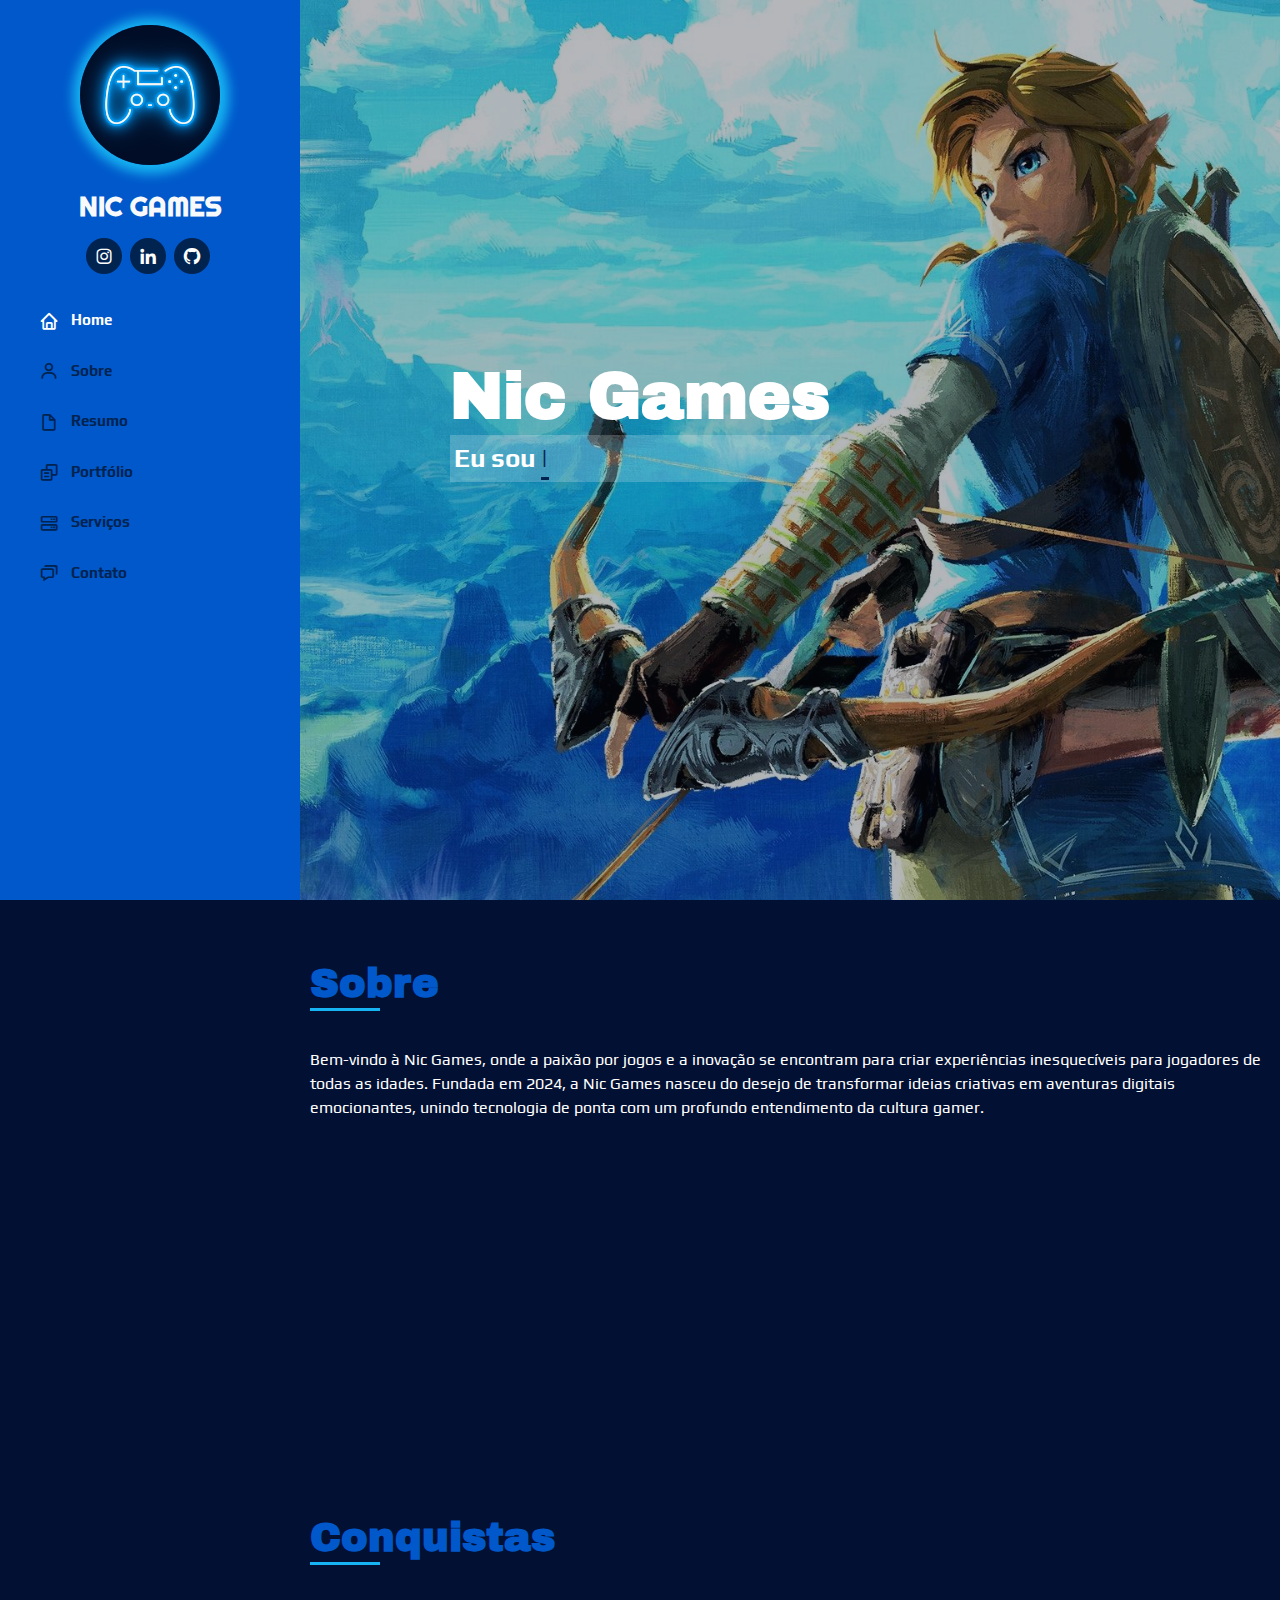
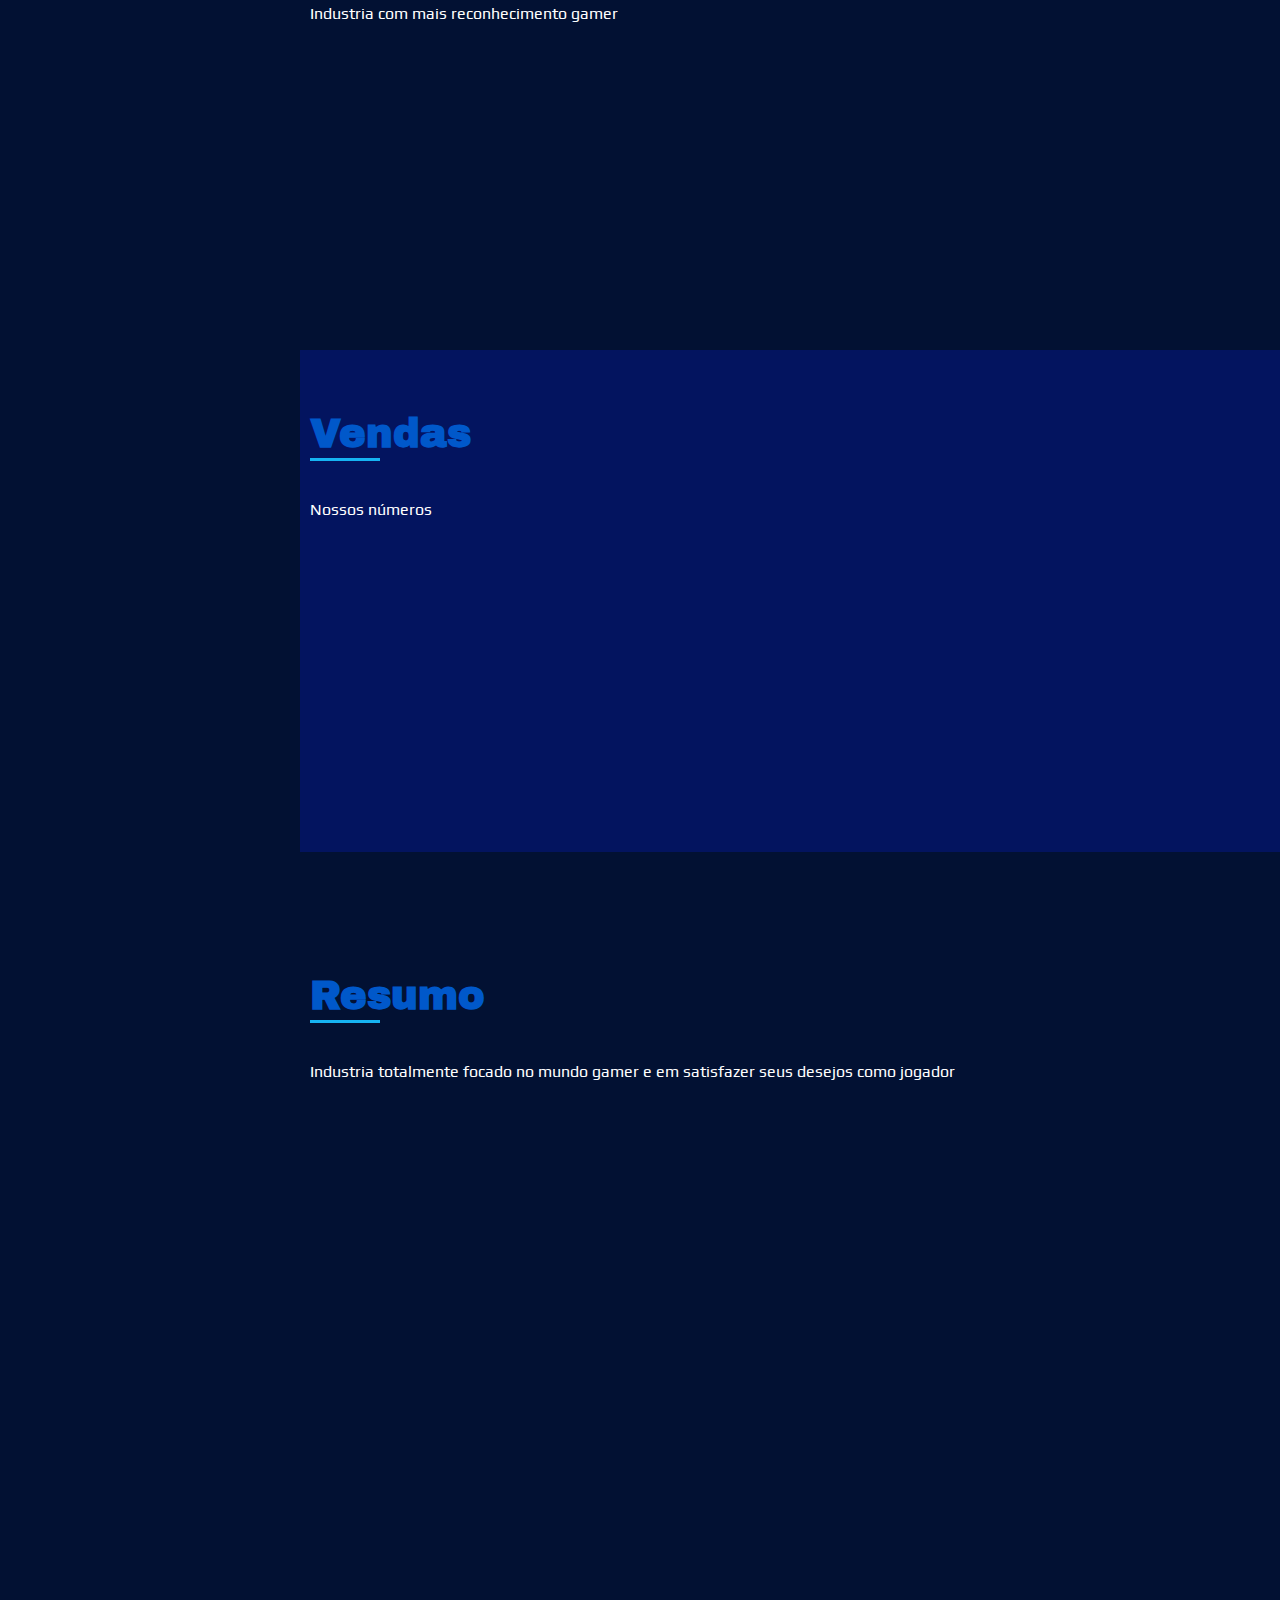
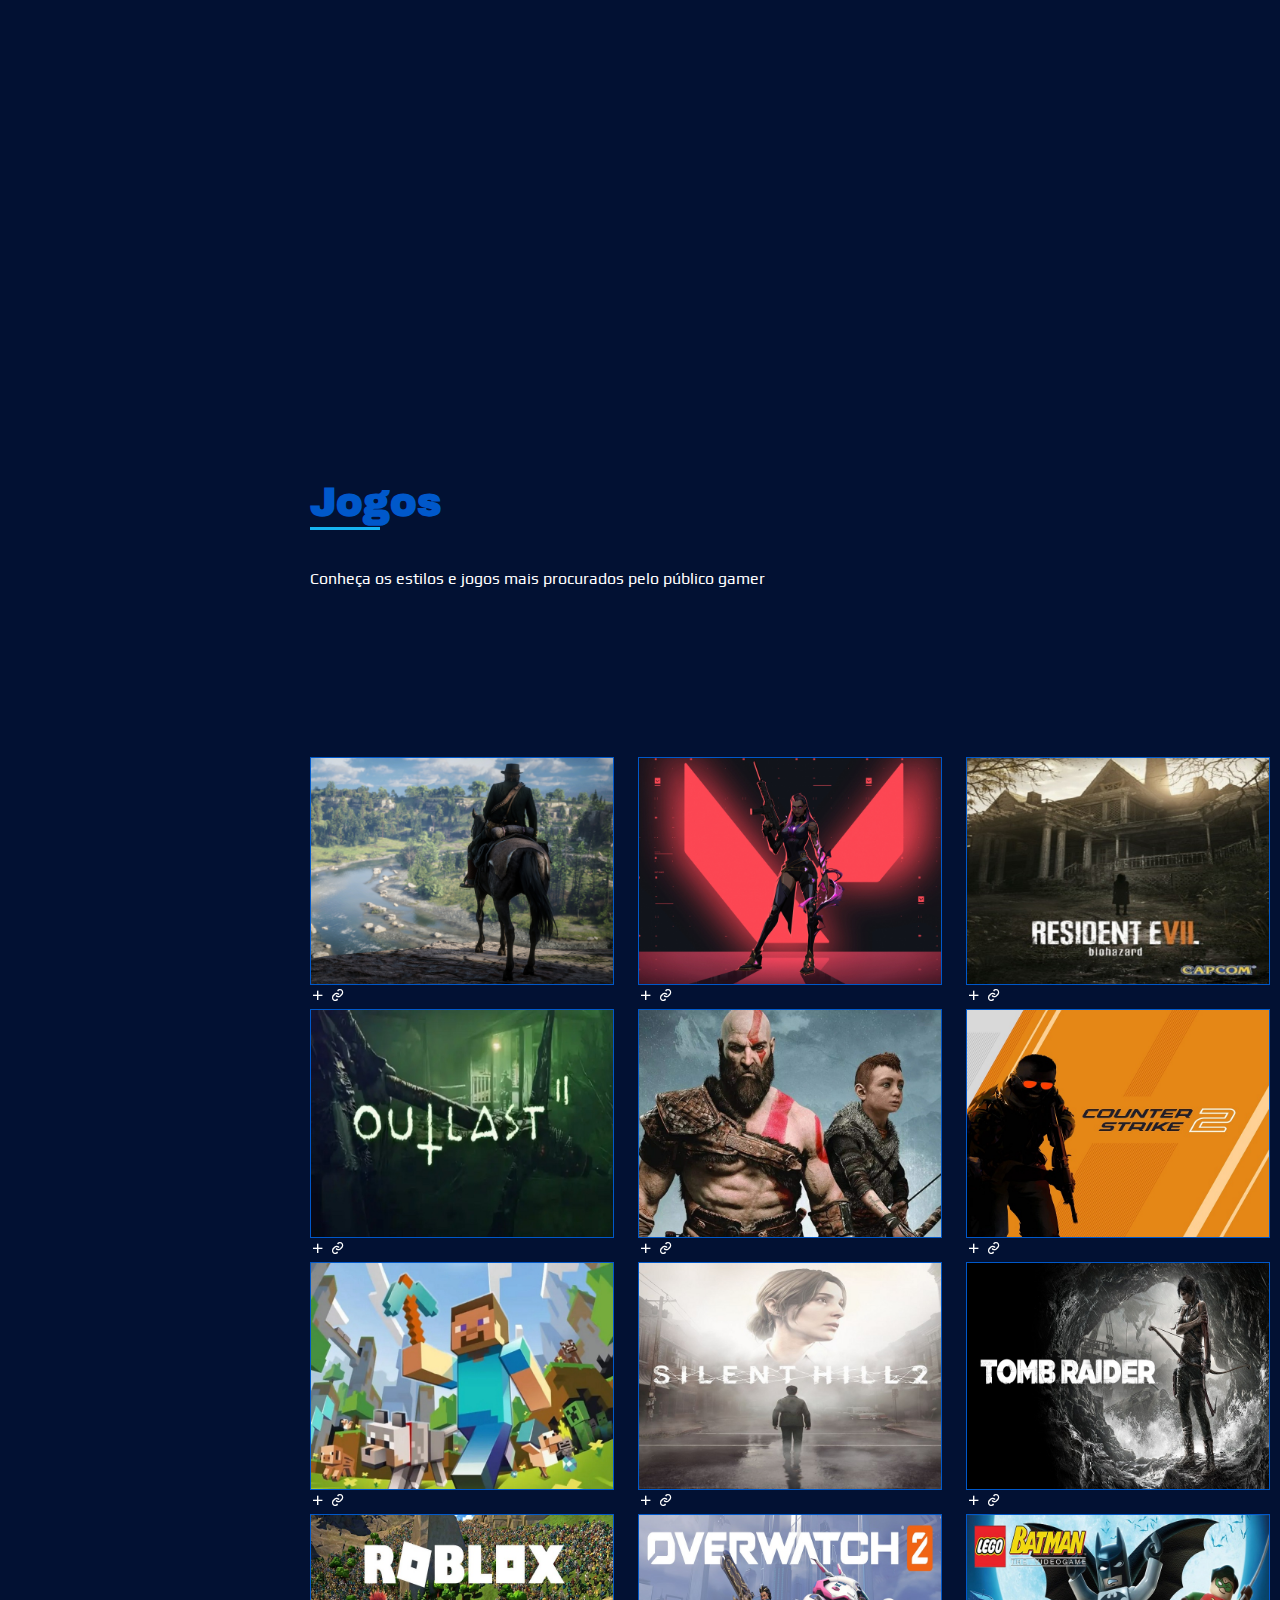
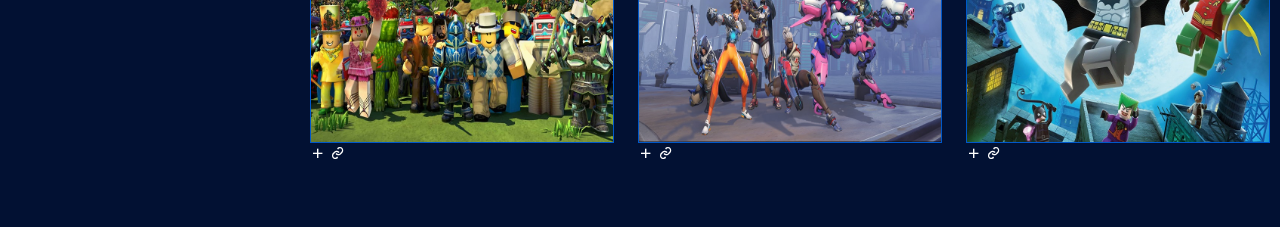
==== index.html @ 46cbb91b "update portfolio" ====
<!DOCTYPE html>
<html lang="pt-br">
<head>
    <meta charset="UTF-8">
    <meta name="viewport" content="width=device-width, initial-scale=1.0">
    <title>Nic Games</title>
    <meta name="description" content="">
    <meta name="keywords" content="">

    <!-- CSS Bootstrap -->
    <link rel="stylesheet" href="bootstrap/aos/aos.css">
    <link rel="stylesheet" href="bootstrap/bootstrap/css/bootstrap.min.css">
    <link rel="stylesheet" href="bootstrap/bootstrap-icons/bootstrap-icons.css">
    <link rel="stylesheet" href="bootstrap/boxicons/css/boxicons.min.css">
    <link rel="stylesheet" href="bootstrap/glightbox/css/glightbox.min.css">
    <link rel="stylesheet" href="bootstrap/swiper/swiper-bundle.min.css">

    <!-- CSS principal -->
    <link rel="stylesheet" href="css/style.css">
</head>
<body>
    <i class="bi bi-list mobile-nav-toggle d-xl-none"></i> <!-- icone com classe de icon e desabilitado em display de telas grande (d-xl-none) -->

    <!-- cabeçalho -->
    <header id="header">
        <div class="d-flex flex-column"> <!-- div com display flex em coluna -->
            <div class="perfil">
                <img class="img-fluid rounded-circle" src="img/logo.png">

                <h1 class="text-light">Nic Games</h1>

                <div class="social-links mt-3 text-center">
                    <a href="#" target="_blank" class="instagram">
                        <i class="bx bxl-instagram"></i> <!-- icone da biblioteca box icon -->
                    </a>
                    <a href="#" target="_blank" class="linkedin">
                        <i class="bx bxl-linkedin"></i>
                    </a>
                    <a href="#" target="_blank" class="github">
                        <i class="bx bxl-github"></i>
                    </a>
                </div>

                <nav id="navbar" class="nav-menu navbar">
                    <ul>
                        <li><a href="#hero" class="nav-link scrollto active">
                            <i class="bx bx-home"></i>
                            <span>Home</span>
                        </a></li>

                        <li><a href="#sobre" class="nav-link scrollto">
                            <i class="bx bx-user"></i>
                            <span>Sobre</span>
                        </a></li>

                        <li><a href="#resumo" class="nav-link scrollto">
                            <i class="bx bx-file-blank"></i>
                            <span>Resumo</span>
                        </a></li>

                        <li><a href="#portfolio" class="nav-link scrollto">
                            <i class="bx bx-copy-alt"></i>
                            <span>Portfólio</span>
                        </a></li>

                        <li><a href="#serviços" class="nav-link scrollto">
                            <i class="bx bx-server"></i>
                            <span>Serviços</span>
                        </a></li>

                        <li><a href="#contato" class="nav-link scrollto">
                            <i class="bx bx-chat"></i>
                            <span>Contato</span>
                        </a></li>
                    </ul>
                </nav>
            </div><!-- fim perfil -->
        </div>
    </header>

    <section id="hero" class="d-flex flex-column justify-content-center align-items-center">
        <div class="hero-container" data-aos="fade-in">
            <h1>Nic Games</h1>
            <p> Eu sou
                <span class="typed" data-typed-items="gamer, apaixonado por tecnologia, sigma do RJ"> 

                </span>
            </p>
        </div>
    </section>

    <main id="main">
        <section id="sobre" class="sobre">
            <div class="container">
                <div class="section-title">
                    <h2>Sobre</h2>
                    <p>Bem-vindo à Nic Games, onde a paixão por jogos e a inovação se encontram para criar experiências inesquecíveis para jogadores de todas as idades. Fundada em 2024, a Nic Games nasceu do desejo de transformar ideias criativas em aventuras digitais emocionantes, unindo tecnologia de ponta com um profundo entendimento da cultura gamer.</p>
                </div>

                <div class="row">
                    <div class="col-lg-4" data-aos="fade-right">
                        <img class="img-fluid" src="img/logo2.jfif">
                    </div>

                    <div class="col-lg-8 pt-4 pt-lg-0 content" data-aos="fade-left">
                        <h3>Venda de Jogos</h3>
                        <p class="fst-italic">Nic Games, a loja especializada nas maiores variedades gamers</p>
                    

                        <div class="row">
                            <div class="col-lg-6">
                                <ul>
                                    <li>
                                        <i class="bi bi-calendar"></i>
                                        <strong>Inauguração:</strong>
                                        <span>01 Novembro 2023</span>
                                    </li>

                                    <li>
                                        <i class="bi bi-window-fullscreen"></i>
                                        <strong>Site:</strong>
                                        <span>https://cauasilva28.github.io/SiteNicolas/</span>
                                    </li>

                                    <li>
                                        <i class="bi bi-telephone"></i>
                                        <strong>Telefone:</strong>
                                        <span>+55 21 96748-6063</span>
                                    </li>
                                </ul>
                            </div> <!-- Fim col lg 6 1 -->
                            <div class="col-lg-6">
                                <ul>
                                    <li>
                                        <i class="bi bi-globe"></i>
                                        <strong>Localização:</strong>
                                        <span>Rio de Janeiro - RJ</span>
                                    </li>

                                    <li>
                                        <i class="bi bi-geo"></i>
                                        <strong>Bairro:</strong>
                                        <span>Copacabana</span>
                                    </li>

                                    <li>
                                        <i class="bi bi-envelope"></i>
                                        <strong>Email:</strong>
                                        <span>nicsigmarj24@gmail.com</span>
                                    </li>
                                </ul>
                            </div> <!-- Fim col lg 6 2 -->
                        </div>
                        <p>Somos a maior e melhor industria gamer do Brasil, venha ser um Nic.</p>
                    </div>
                </div>
            </div>

            <!-- SHIFT + ALT + F = IDENTAR -->

            <!-- Conquistas -->
            <section id="conquistas" class="conquistas">
                <div class="container">
                    <div class="section-title">
                        <h2>Conquistas</h2>
                        <p>Industria com mais reconhecimento gamer</p>
                    </div>

                    <div class="row">
                        <div class="col-lg-3 col-md-6 d-md-flex align-items-md-stretch" data-aos="fade-up">
                            <div class="count-box">
                                <i class='bx bx-bowling-ball bxicon'></i>
                                <span data-purecounter-start="0" data-purecounter-end="6854" data-purecounter-duration="2" class="purecounter"></span>
                                <p><strong>Bolas furadas</strong><br> um craque no ping pong</p>
                            </div>
                        </div>

                        <div class="col-lg-3 col-md-6 d-md-flex align-items-md-stretch" data-aos="fade-up">
                            <div class="count-box">
                                <i class='bx bx-joystick bxicon'></i>
                                <span data-purecounter-start="0" data-purecounter-end="158" data-purecounter-duration="2" class="purecounter"></span>
                                <p><strong>Games jogados</strong><br> uma grande variedade de games</p>
                            </div>
                        </div>

                        <div class="col-lg-3 col-md-6 d-md-flex align-items-md-stretch" data-aos="fade-up">
                            <div class="count-box">
                                <i class="bi bi-person-check"></i>
                                <span data-purecounter-start="0" data-purecounter-end="2489" data-purecounter-duration="2" class="purecounter"></span>
                                <p><strong>Nics acessados</strong><br> os nics dominam o mundo gamer</p>
                            </div>
                        </div>

                        <div class="col-lg-3 col-md-6 d-md-flex align-items-md-stretch" data-aos="fade-up">
                            <div class="count-box">
                                <i class="bi bi-nintendo-switch"></i>
                                <span data-purecounter-start="0" data-purecounter-end="1487" data-purecounter-duration="2" class="purecounter"></span>
                                <p><strong>VideoGames mais usados</strong><br> uma variedade de jogadores no nintendo</p>
                            </div>
                        </div>
                    </div>
                </div>
            </section> <!-- fim conquistar -->

            <section id="skills" class="skills section-bg">
                <div class="container">
                    <div class="section-title">
                        <h2>Vendas</h2>
                        <p>Nossos números</p>
                    </div>

                    <div class="row skills-content">
                        <div class="col-lg-6" data-aos="fade-up"> <!-- COLUNA 1 -->
                            <div class="progress">
                                <span class="skill">Vendas jogos de ação
                                    <i class="val">40%</i>
                                </span>
                                <div class="progress-bar-bg">
                                    <div class="progress-bar" role="progressbar" aria-valuenow="40" aria-valuemin="0" aria-valuemax="100">

                                    </div>
                                </div>
                            </div>

                            <div class="progress">
                                <span class="skill">Vendas jogos de terror
                                    <i class="val">25%</i>
                                </span>
                                <div class="progress-bar-bg">
                                    <div class="progress-bar" role="progressbar" aria-valuenow="25" aria-valuemin="0" aria-valuemax="100">

                                    </div>
                                </div>
                            </div>

                            <div class="progress">
                                <span class="skill">Vendas jogos de corrida
                                    <i class="val">15%</i>
                                </span>
                                <div class="progress-bar-bg">
                                    <div class="progress-bar" role="progressbar" aria-valuenow="15" aria-valuemin="0" aria-valuemax="100">

                                    </div>
                                </div>
                            </div>

                            <div class="progress">
                                <span class="skill">Vendas jogos de esportes
                                    <i class="val">20%</i>
                                </span>
                                <div class="progress-bar-bg">
                                    <div class="progress-bar" role="progressbar" aria-valuenow="20" aria-valuemin="0" aria-valuemax="100">

                                    </div>
                                </div>
                            </div>
                        </div>
                        <!-- FIM COLUNA 1 -->

                        <div class="col-lg-6" data-aos="fade-up"> <!-- COLUNA 2 -->
                            <div class="progress">
                                <span class="skill">Vendas jogos de puzzle
                                    <i class="val">10%</i>
                                </span>
                                <div class="progress-bar-bg">
                                    <div class="progress-bar" role="progressbar" aria-valuenow="10" aria-valuemin="0" aria-valuemax="100">

                                    </div>
                                </div>
                            </div>

                            <div class="progress">
                                <span class="skill">Vendas jogos de ficção científica
                                    <i class="val">5%</i>
                                </span>
                                <div class="progress-bar-bg">
                                    <div class="progress-bar" role="progressbar" aria-valuenow="5" aria-valuemin="0" aria-valuemax="100">

                                    </div>
                                </div>
                            </div>

                            <div class="progress">
                                <span class="skill">Vendas jogos de battle royale
                                    <i class="val">35%</i>
                                </span>
                                <div class="progress-bar-bg">
                                    <div class="progress-bar" role="progressbar" aria-valuenow="30" aria-valuemin="0" aria-valuemax="100">

                                    </div>
                                </div>
                            </div>

                            <div class="progress">
                                <span class="skill">Vendas jogos de FPS
                                    <i class="val">50%</i>
                                </span>
                                <div class="progress-bar-bg">
                                    <div class="progress-bar" role="progressbar" aria-valuenow="50" aria-valuemin="0" aria-valuemax="100">

                                    </div>
                                </div>
                            </div>
                        </div>
                        <!-- FIM COLUNA 2 -->
                    </div>
                </div>
            </section>

        </section>
        <!-- Resumo -->
        <section id="resumo" class="resumo">
            <div class="container">
                <div class="section-title">
                    <h2>Resumo</h2>
                    <p>Industria totalmente focado no mundo gamer e em satisfazer seus desejos como jogador</p>
                </div>

                <div class="row">
                    <div class="col-lg-6" data-aos="fade-up">
                        <h3 class="resumo-titulo">Onde tudo começou</h3>
                        <div class="resumo-item pb-0">
                            <h4>Nic Games</h4>
                            <p>
                                <em>Sou um pro-player de jogos desde de 2014, criei essa marca em 2024 por sempre ter vivido no mundo gamer e querer atrair um grande público de jogadores.</em>
                            </p>
                            <ul>
                                <li>Rio de Janeiro - RJ</li>
                                <li>+55 21 96748-6063</li>
                                <li>nicsigmarj24@gmail.com</li>
                            </ul>
                        </div> <!-- fim resumo item -->

                        <h3 class="resumo-titulo">Nova Geração</h3>
                        <div class="resumo-item">
                            <h4>Chegada de Zelda</h4>
                            <h5>2016 - 2017</h5>
                            <p>
                                <em>Sucesso de players</em>
                            </p>
                            <p>Jogo com maior quantidade de jogadores em nossa industria</p>
                        </div>
                        <div class="resumo-item">
                            <h4>Maior industria de jogos</h4>
                            <h5>2023 - 2024</h5>
                            <p>
                                <em>Em 2023 se tornamos a industria de jogos com maior quantidade de players</em>
                            </p>
                            <p>
                                <ul>
                                    <li>Criamos nossa industria vitual</li>
                                    <li>Começamos a atender todo o Brasil</li>
                                </ul>
                            </p>
                        </div>
                    </div> <!-- fim col -->

                    <div class="col-lg-6" data-aos="fade-up" data-aos-delay="200">
                        <h3 class="resumo-titulo">Objetivos</h3>
                        <div class="resumo-item">
                            <h4>Missão</h4>
                            <h5>2023 - Atual</h5>
                            <p>
                                <em>Atrair todos os jogadores e se tornar a indústria de maior reconhecimento gamer no mundo</em>
                            </p>
                            <p>Industria em constante crescimento</p>
                            <ul>
                                <li>Primeira na distribuição de jogos</li>
                                <li>Maior variação gamer no mundo</li>
                            </ul>
                        </div> 
                        <div class="resumo-item">
                            <h4>Visão</h4>
                            <p>
                                <em>Visamos alcançar o topo, daqui a 10 anos nos tornaremos a maior industria gamer do Brasil</em>
                            </p>
                        </div>
                        <div class="resumo-item">
                            <h4>Valores</h4>
                            <p>
                                <em>Nos diferenciamos pela nossa variedade gamer</em>
                            </p>
                            <p>Atraindo todos os jogadores no mundo</p>
                            <ul>
                                <li>Rapido atendimento</li>
                                <li>Diferentes meios de comunicação</li>
                            </ul>
                        </div>
                    </div>
                </div>
            </div>
        </section>
        <!-- Fim resumo -->
        <!-- Portfolio -->
        <section id="portfolio" class="portfolio">
            <div class="container">
                <div class="section-title">
                    <h2>Jogos</h2>
                    <p>Conheça os estilos e jogos mais procurados pelo público gamer</p>
                </div>

                <div class="row" data-aos="fade-up">
                    <div class="col-lg-12 d-flex justify-content-center">
                        <ul id="portfolio-filters">
                            <li data-filter="*">Todos</li>
                            <li data-filter=".filter-acao">Jogos ação</li>
                            <li data-filter=".filter-terror">Jogos terror</li>
                            <li data-filter=".filter-fps">Jogos FPS</li>
                            <li data-filter=".filter-nostalgico">Jogos nostálgicos</li>
                        </ul>
                    </div>
                </div>

                <div class="row portfolio-container">
                    <div class="col-lg-4 col-md-6 portfolio-item filter-acao">
                        <div class="portfolio-wrap">
                            <img class="img-fluid" src="img/portfolio/acao1.jpg">
                            <div class="portfolio-links">
                                <a href="img/portfolio/acao1.jpg" data-gallery="portfolioGallery" class="portfolio-lightbox" title="Red Dead Redemption 2">
                                    <i class="bx bx-plus"></i>
                                </a>
                                <a href="detalhes.html" title="Mais informações">
                                    <i class="bx bx-link"></i>
                                </a>
                            </div> <!-- fim portfolio links -->
                        </div> <!-- fim portfolio wrap -->
                    </div> <!-- fim foto 1 -->

                    <div class="col-lg-4 col-md-6 portfolio-item filter-fps">
                        <div class="portfolio-wrap">
                            <img class="img-fluid" src="img/portfolio/fps1.jpg">
                            <div class="portfolio-links">
                                <a href="img/portfolio/fps1.jpg" data-gallery="portfolioGallery" class="portfolio-lightbox" title="Valorant">
                                    <i class="bx bx-plus"></i>
                                </a>
                                <a href="detalhes.html" title="Mais informações">
                                    <i class="bx bx-link"></i>
                                </a>
                            </div> <!-- fim portfolio links -->
                        </div> <!-- fim portfolio wrap -->
                    </div> <!-- fim foto 2 -->

                    <div class="col-lg-4 col-md-6 portfolio-item filter-terror">
                        <div class="portfolio-wrap">
                            <img class="img-fluid" src="img/portfolio/terror1.jpg">
                            <div class="portfolio-links">
                                <a href="img/portfolio/terror1.jpg" data-gallery="portfolioGallery" class="portfolio-lightbox" title="Resident Evil 7">
                                    <i class="bx bx-plus"></i>
                                </a>
                                <a href="detalhes.html" title="Mais informações">
                                    <i class="bx bx-link"></i>
                                </a>
                            </div> <!-- fim portfolio links -->
                        </div> <!-- fim portfolio wrap -->
                    </div> <!-- fim foto 3 -->

                    <div class="col-lg-4 col-md-6 portfolio-item filter-terror">
                        <div class="portfolio-wrap">
                            <img class="img-fluid" src="img/portfolio/terror2.jpg">
                            <div class="portfolio-links">
                                <a href="img/portfolio/terror2.jpg" data-gallery="portfolioGallery" class="portfolio-lightbox" title="Outlast">
                                    <i class="bx bx-plus"></i>
                                </a>
                                <a href="detalhes.html" title="Mais informações">
                                    <i class="bx bx-link"></i>
                                </a>
                            </div> <!-- fim portfolio links -->
                        </div> <!-- fim portfolio wrap -->
                    </div> <!-- fim foto 4 -->

                    <div class="col-lg-4 col-md-6 portfolio-item filter-acao">
                        <div class="portfolio-wrap">
                            <img class="img-fluid" src="img/portfolio/acao2.jpg">
                            <div class="portfolio-links">
                                <a href="img/portfolio/acao2.jpg" data-gallery="portfolioGallery" class="portfolio-lightbox" title="God of War">
                                    <i class="bx bx-plus"></i>
                                </a>
                                <a href="detalhes.html" title="Mais informações">
                                    <i class="bx bx-link"></i>
                                </a>
                            </div> <!-- fim portfolio links -->
                        </div> <!-- fim portfolio wrap -->
                    </div> <!-- fim foto 5 -->

                    <div class="col-lg-4 col-md-6 portfolio-item filter-fps">
                        <div class="portfolio-wrap">
                            <img class="img-fluid" src="img/portfolio/fps2.jpg">
                            <div class="portfolio-links">
                                <a href="img/portfolio/fps2.jpg" data-gallery="portfolioGallery" class="portfolio-lightbox" title="Counter Strike 2">
                                    <i class="bx bx-plus"></i>
                                </a>
                                <a href="detalhes.html" title="Mais informações">
                                    <i class="bx bx-link"></i>
                                </a>
                            </div> <!-- fim portfolio links -->
                        </div> <!-- fim portfolio wrap -->
                    </div> <!-- fim foto 6 -->

                    <div class="col-lg-4 col-md-6 portfolio-item filter-nostalgico">
                        <div class="portfolio-wrap">
                            <img class="img-fluid" src="img/portfolio/feliz1.jpg">
                            <div class="portfolio-links">
                                <a href="img/portfolio/feliz1.jpg" data-gallery="portfolioGallery" class="portfolio-lightbox" title="Minecraft">
                                    <i class="bx bx-plus"></i>
                                </a>
                                <a href="detalhes.html" title="Mais informações">
                                    <i class="bx bx-link"></i>
                                </a>
                            </div> <!-- fim portfolio links -->
                        </div> <!-- fim portfolio wrap -->
                    </div> <!-- fim foto 7 -->

                    <div class="col-lg-4 col-md-6 portfolio-item filter-terror">
                        <div class="portfolio-wrap">
                            <img class="img-fluid" src="img/portfolio/terror3.jpg">
                            <div class="portfolio-links">
                                <a href="img/portfolio/terror3.jpg" data-gallery="portfolioGallery" class="portfolio-lightbox" title="Silent Hill 2">
                                    <i class="bx bx-plus"></i>
                                </a>
                                <a href="detalhes.html" title="Mais informações">
                                    <i class="bx bx-link"></i>
                                </a>
                            </div> <!-- fim portfolio links -->
                        </div> <!-- fim portfolio wrap -->
                    </div> <!-- fim foto 8 -->

                    <div class="col-lg-4 col-md-6 portfolio-item filter-acao">
                        <div class="portfolio-wrap">
                            <img class="img-fluid" src="img/portfolio/acao3.jpg">
                            <div class="portfolio-links">
                                <a href="img/portfolio/acao3.jpg" data-gallery="portfolioGallery" class="portfolio-lightbox" title="Tomb Raider">
                                    <i class="bx bx-plus"></i>
                                </a>
                                <a href="detalhes.html" title="Mais informações">
                                    <i class="bx bx-link"></i>
                                </a>
                            </div> <!-- fim portfolio links -->
                        </div> <!-- fim portfolio wrap -->
                    </div> <!-- fim foto 9 -->

                    <div class="col-lg-4 col-md-6 portfolio-item filter-nostalgico">
                        <div class="portfolio-wrap">
                            <img class="img-fluid" src="img/portfolio/feliz2.jpg">
                            <div class="portfolio-links">
                                <a href="img/portfolio/feliz2.jpg" data-gallery="portfolioGallery" class="portfolio-lightbox" title="Roblox">
                                    <i class="bx bx-plus"></i>
                                </a>
                                <a href="detalhes.html" title="Mais informações">
                                    <i class="bx bx-link"></i>
                                </a>
                            </div> <!-- fim portfolio links -->
                        </div> <!-- fim portfolio wrap -->
                    </div> <!-- fim foto 10 -->

                    <div class="col-lg-4 col-md-6 portfolio-item filter-fps">
                        <div class="portfolio-wrap">
                            <img class="img-fluid" src="img/portfolio/fps3.jpg">
                            <div class="portfolio-links">
                                <a href="img/portfolio/fps3.jpg" data-gallery="portfolioGallery" class="portfolio-lightbox" title="Overwatch">
                                    <i class="bx bx-plus"></i>
                                </a>
                                <a href="detalhes.html" title="Mais informações">
                                    <i class="bx bx-link"></i>
                                </a>
                            </div> <!-- fim portfolio links -->
                        </div> <!-- fim portfolio wrap -->
                    </div> <!-- fim foto 11 -->

                    <div class="col-lg-4 col-md-6 portfolio-item filter-nostalgico">
                        <div class="portfolio-wrap">
                            <img class="img-fluid" src="img/portfolio/feliz3.jpg">
                            <div class="portfolio-links">
                                <a href="img/portfolio/feliz3.jpg" data-gallery="portfolioGallery" class="portfolio-lightbox" title="Lego batman 1">
                                    <i class="bx bx-plus"></i>
                                </a>
                                <a href="detalhes.html" title="Mais informações">
                                    <i class="bx bx-link"></i>
                                </a>
                            </div> <!-- fim portfolio links -->
                        </div> <!-- fim portfolio wrap -->
                    </div> <!-- fim foto 12 -->

                </div> <!-- fim portfolio container -->
            </div>
        </section>

    </main> <!-- fim main -->

    <footer id="footer">

    </footer>
    <!-- back-to-top -->
    
    <!-- JS bootstrap -->
    <script src="bootstrap/purecounter/purecounter_vanilla.js"></script>
    <script src="bootstrap/aos/aos.js"></script>
    <script src="bootstrap/bootstrap/js/bootstrap.bundle.min.js"></script>
    <script src="bootstrap/glightbox/js/glightbox.min.js"></script>
    <script src="bootstrap/isotope-layout/isotope.pkgd.min.js"></script>
    <script src="bootstrap/swiper/swiper-bundle.min.js"></script>
    <script src="bootstrap/typed.js/typed.umd.js"></script>
    <script src="bootstrap/waypoints/noframework.waypoints.js"></script>

    <!-- JS principal -->
    <script src="js/main.js"></script>
</body>
</html>
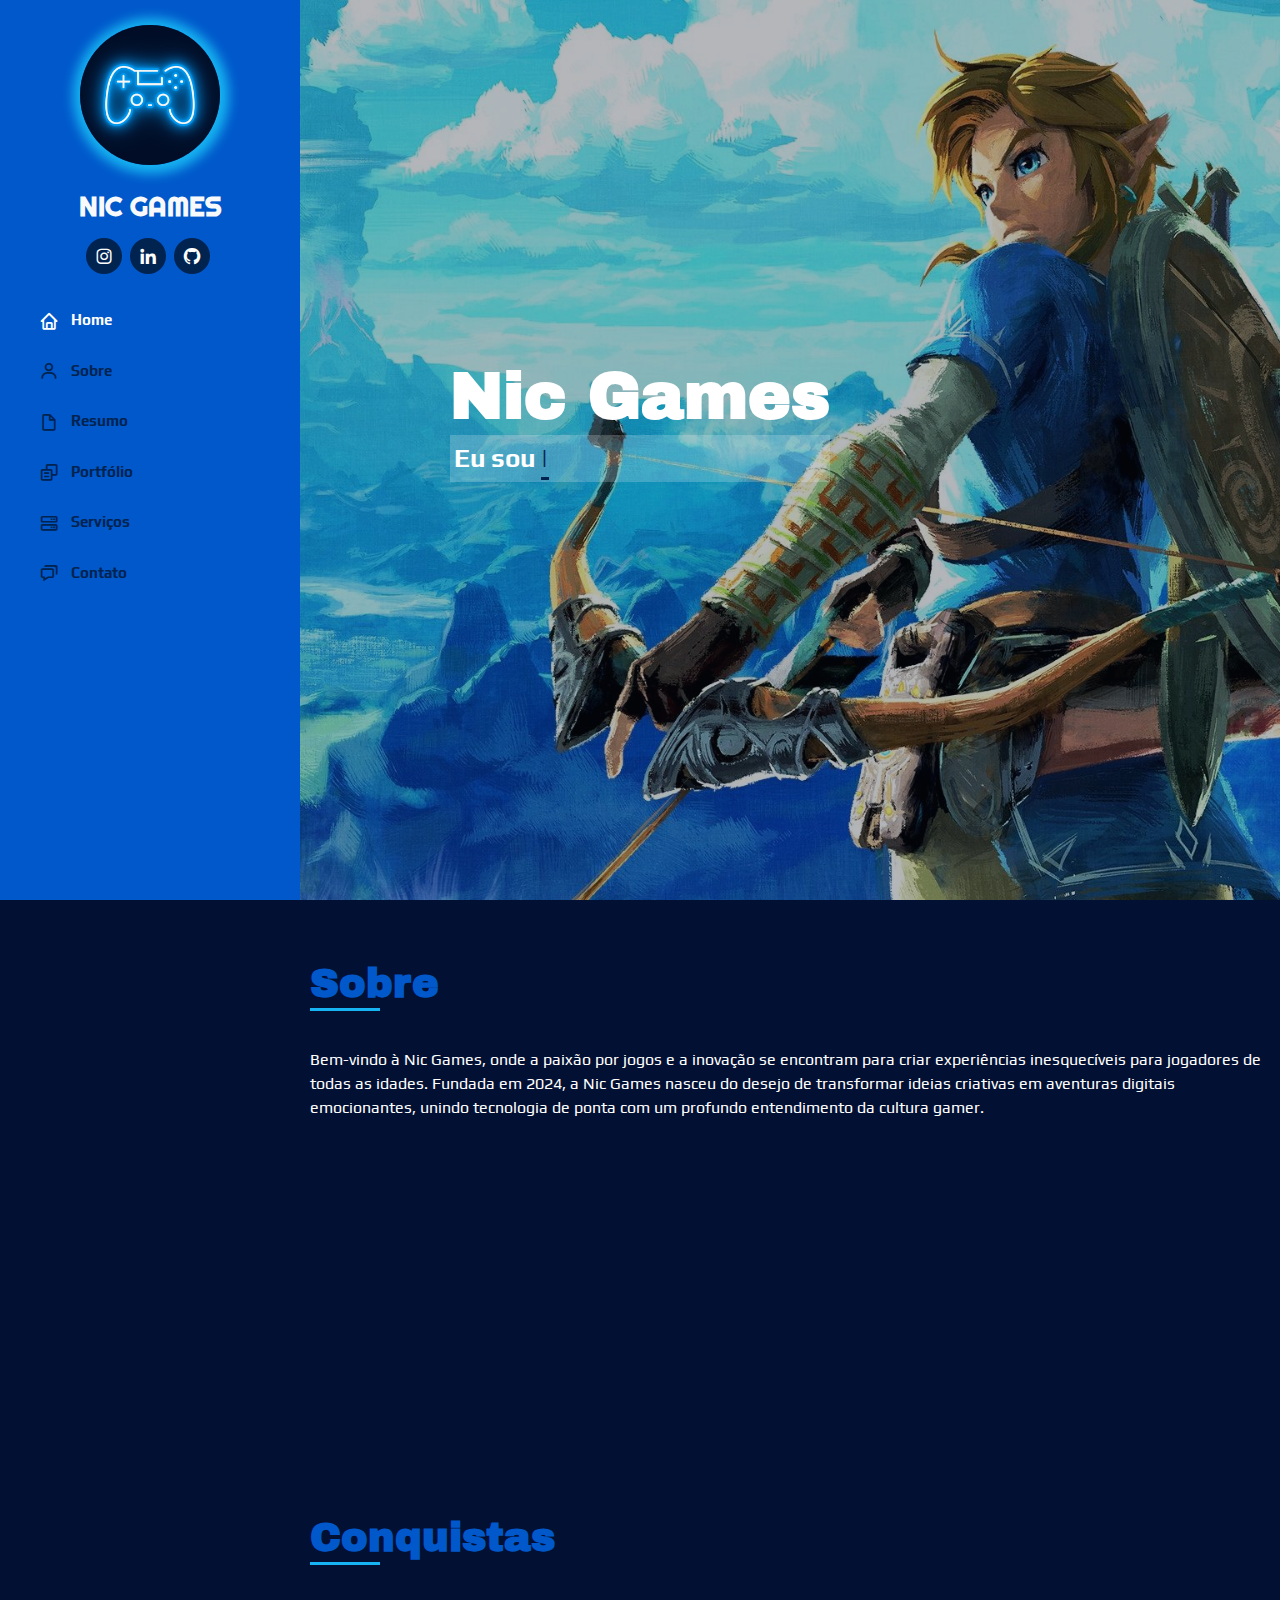
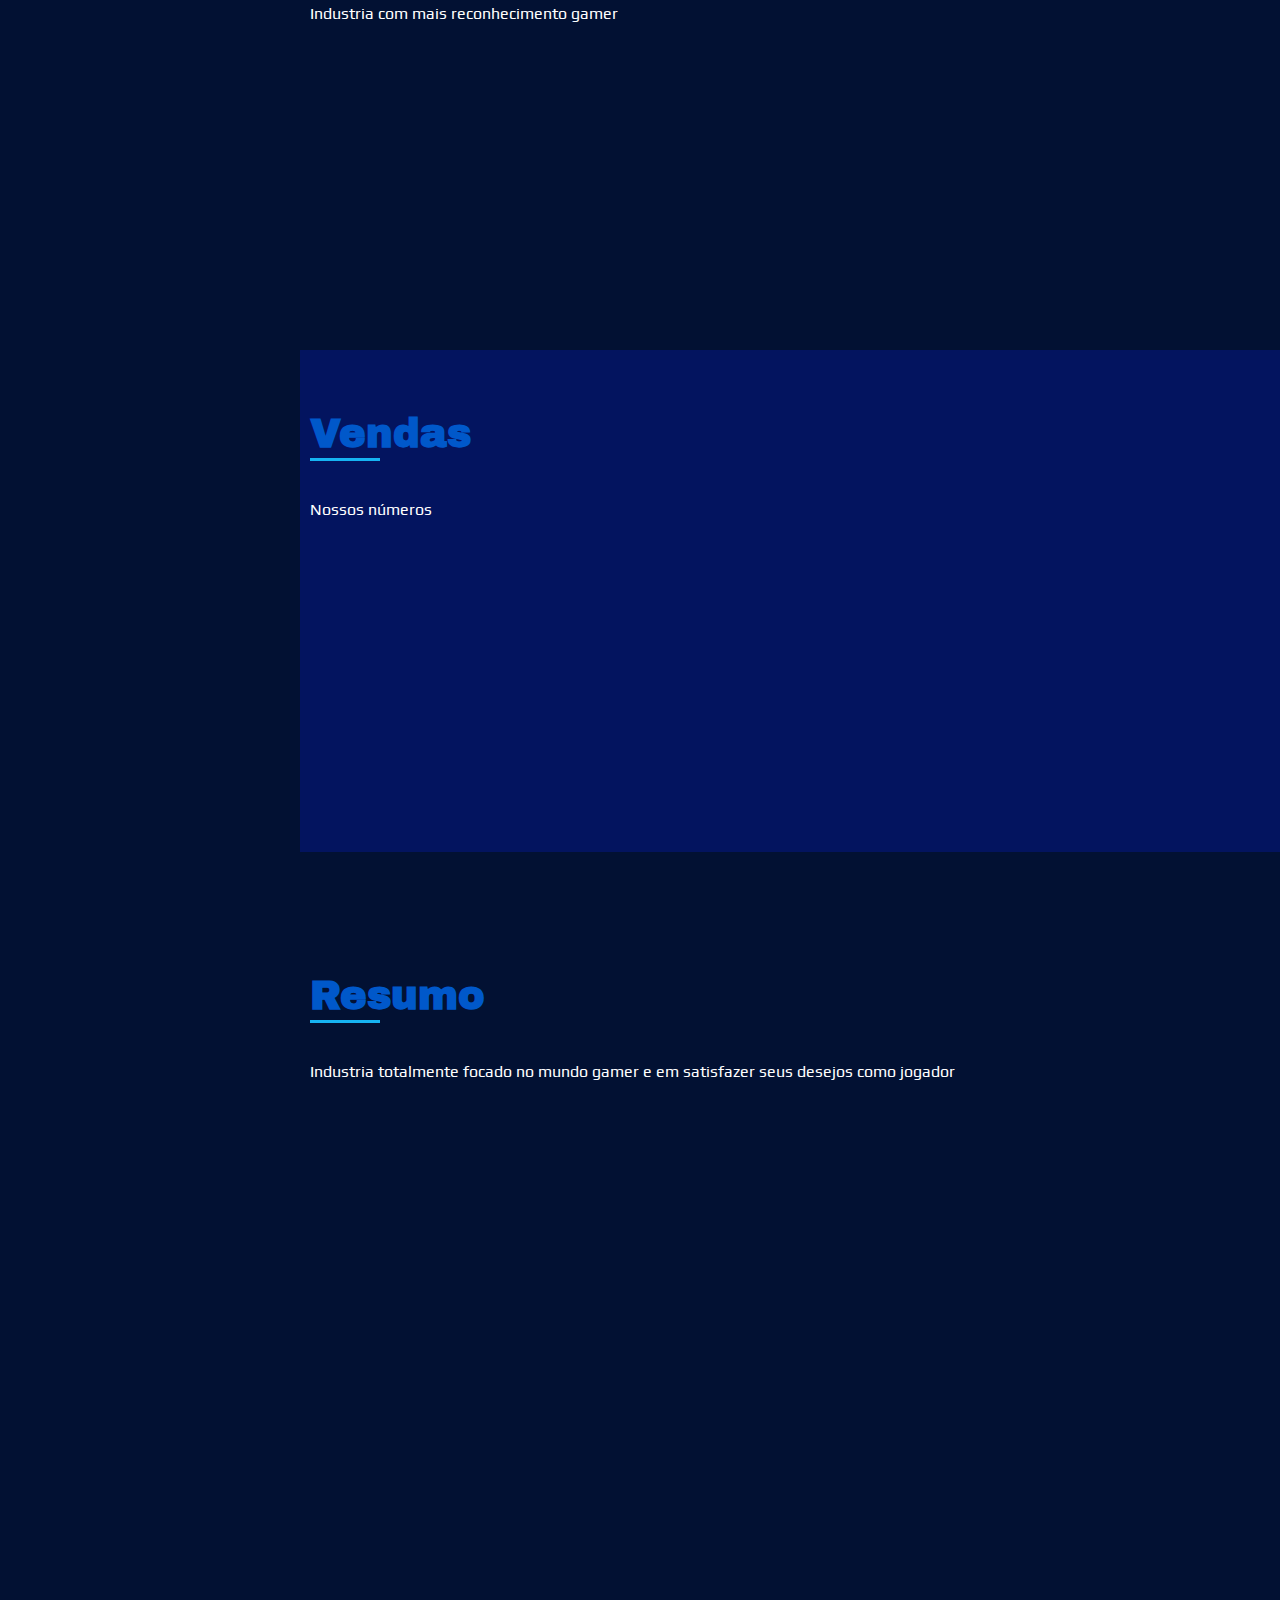
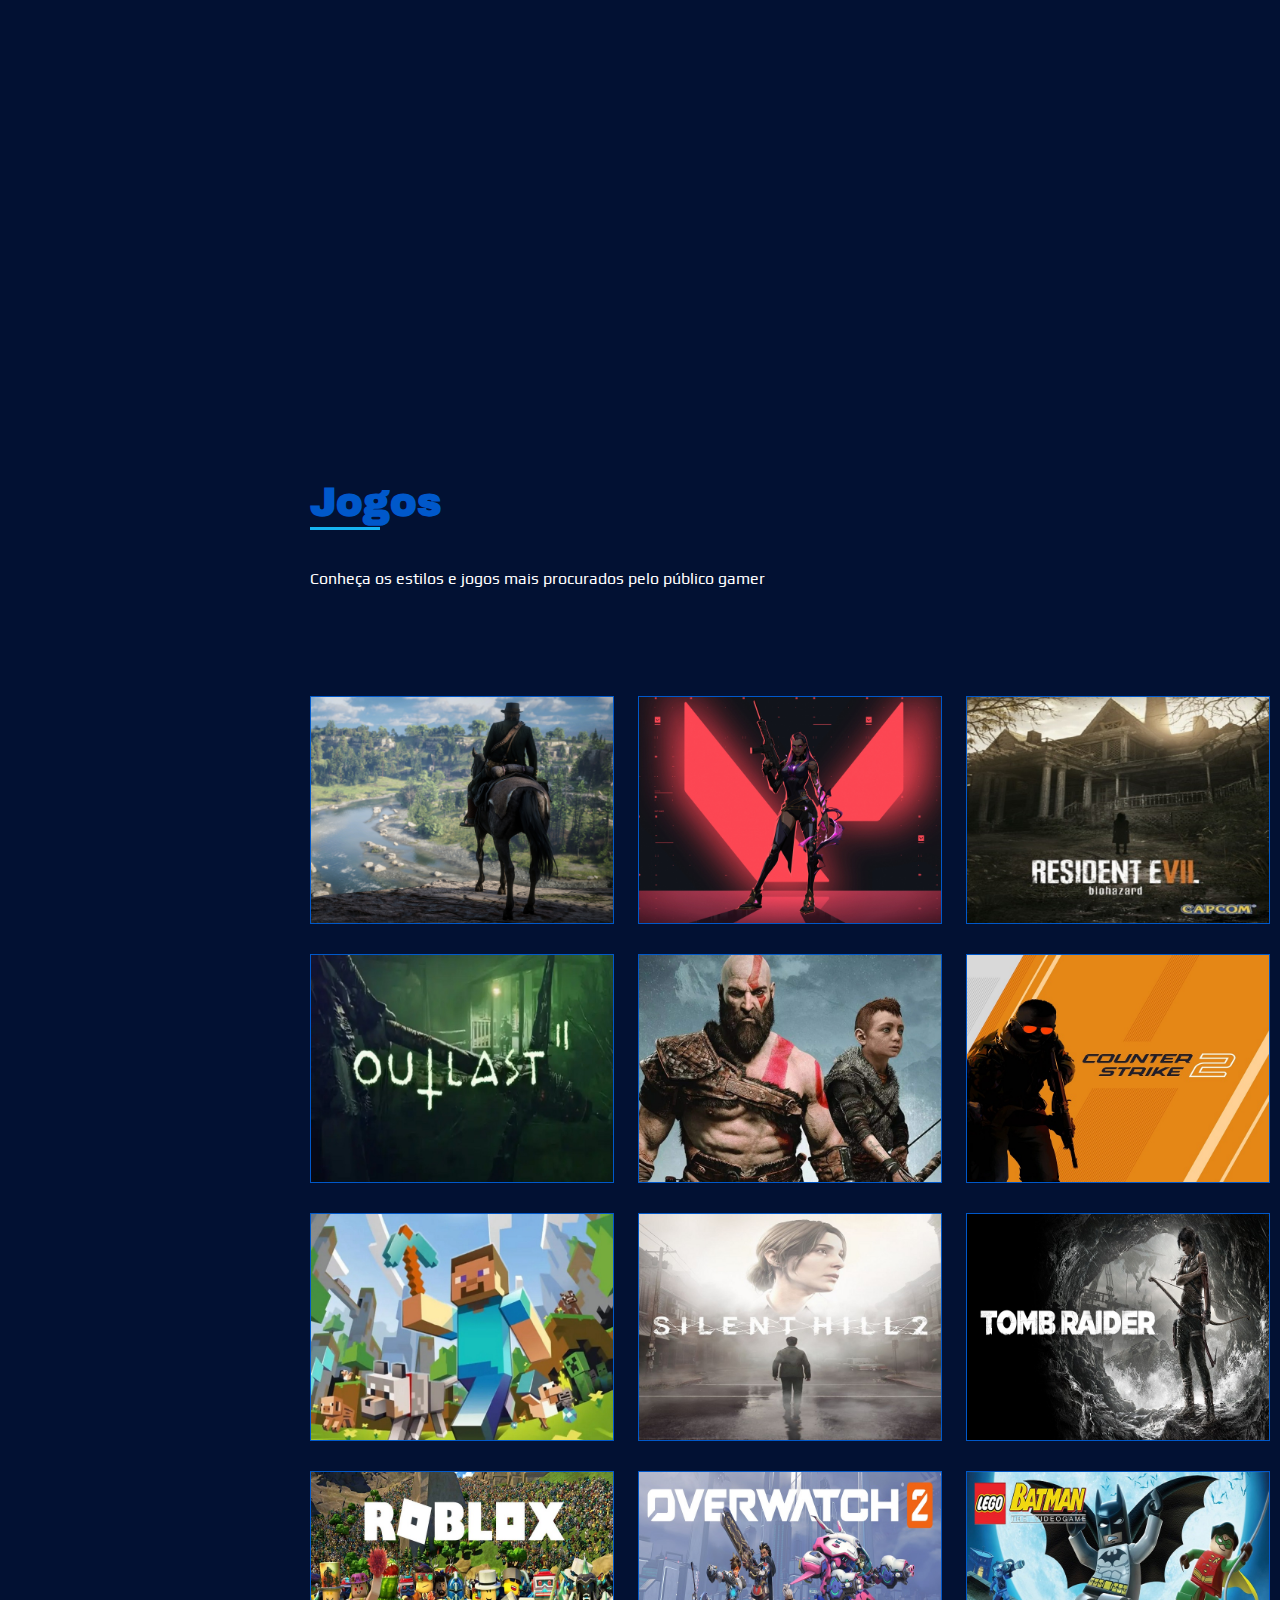
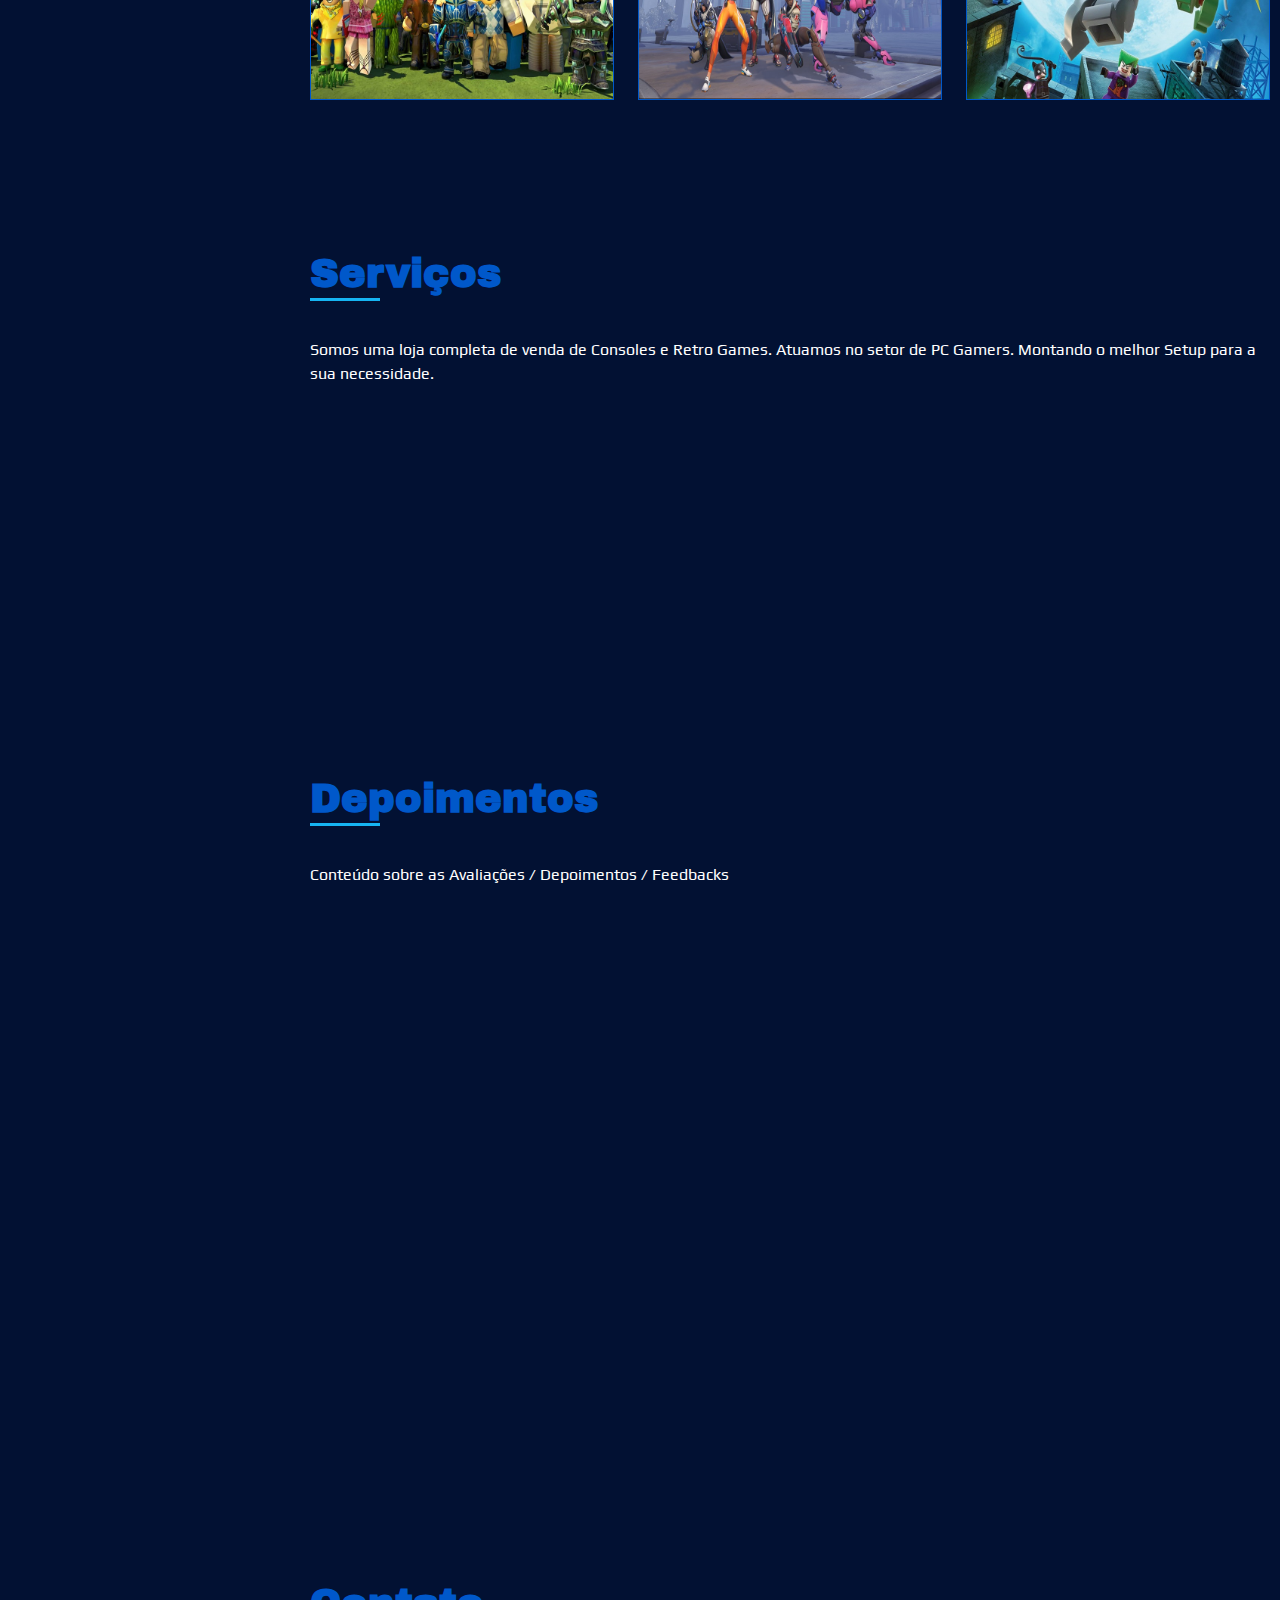
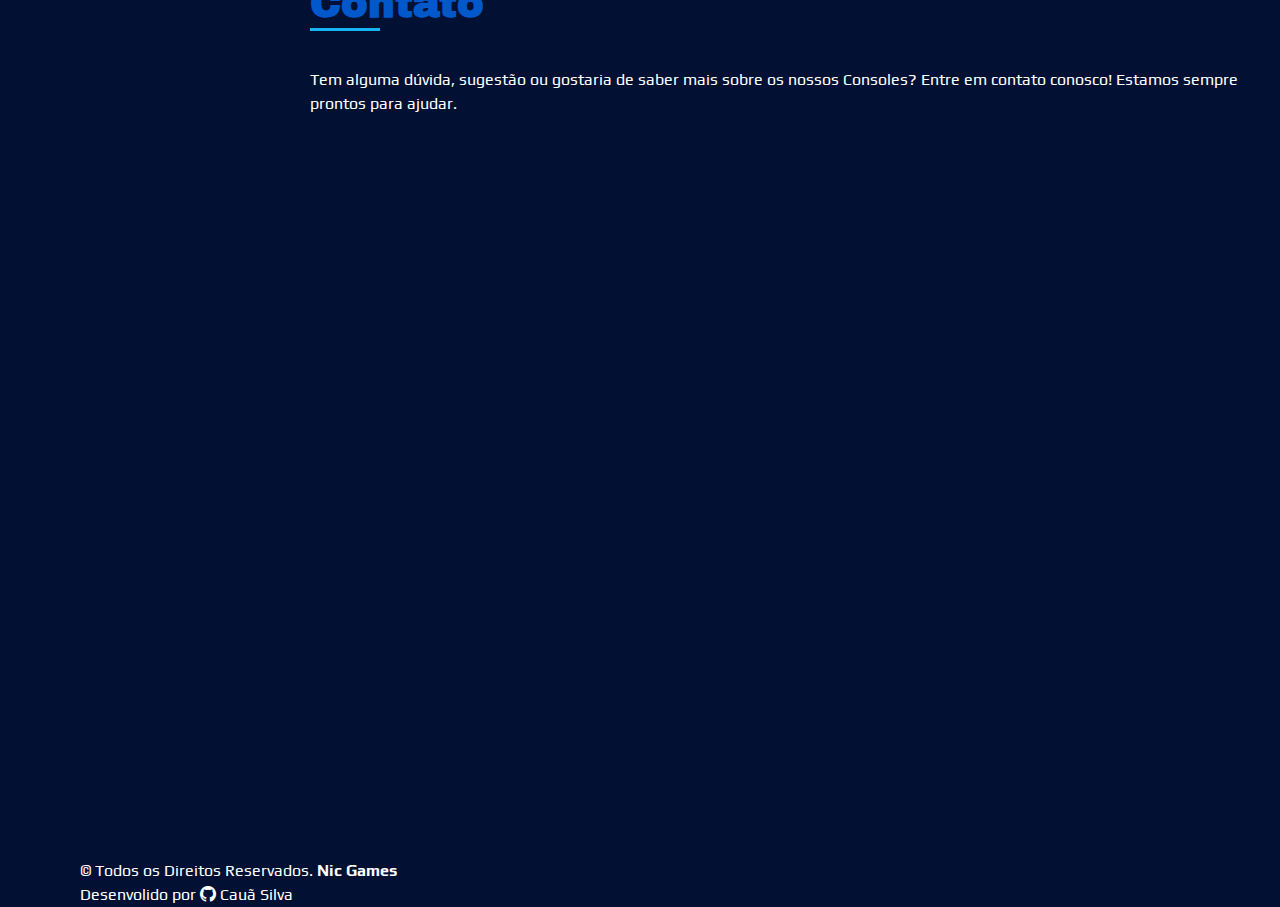
==== commit 398e4752: "Adicionando arquivos a partir de serviço" ====
--- a/index.html
+++ b/index.html
@@ -584,10 +584,234 @@
             </div>
         </section>
 
+        <section id="servicos" class="servicos">
+            <div class="container">
+
+                <div class="section-title">
+                    <h2> Serviços </h2>
+                    <p> Somos uma loja completa de venda de Consoles e Retro Games. Atuamos no setor de PC Gamers.
+                        Montando o melhor Setup para a sua necessidade.
+                    </p>
+                </div>
+
+                <div class="row">
+
+                    <div class="col-lg-4 col-md-6 icon-box" data-aos="fade-up">
+                        <div class="icon">
+                            <i class="bi bi-motherboard"></i>
+                        </div>
+                        <h4 class="title"> Placa Mãe </h4>
+                        <p class="descricao"> Temos as melhores placas da AMD e INTEL </p>
+                    </div>
+
+                    <div class="col-lg-4 col-md-6 icon-box" data-aos="fade-up">
+                        <div class="icon">
+                            <i class="bi bi-cpu"></i>
+                        </div>
+                        <h4 class="title"> Processadores </h4>
+                        <p class="descricao"> Temos as melhores CPUs da atualidade. </p>
+                    </div>
+
+                    <div class="col-lg-4 col-md-6 icon-box" data-aos="fade-up">
+                        <div class="icon">
+                            <i class="bi bi-pc-display"></i>
+                        </div>
+                        <h4 class="title"> Gabinetes </h4>
+                        <p class="descricao">Modelos Aquários e Mid e Mini Towers </p>
+                    </div>
+
+                    <div class="col-lg-4 col-md-6 icon-box" data-aos="fade-up">
+                        <div class="icon">
+                            <i class="bi bi-gpu-card"></i>
+                        </div>
+                        <h4 class="title"> Placas de Video </h4>
+                        <p class="descricao"> As melhores GPU's High End nas linhas RTX e RX</p>
+                    </div>
+
+                    <div class="col-lg-4 col-md-6 icon-box" data-aos="fade-up">
+                        <div class="icon">
+                            <i class="bi bi-nvidia"></i>
+                        </div>
+                        <h4 class="title"> GPU's NVidia </h4>
+                        <p class="descricao"> Linha RTX Serie 40 e 30</p>
+                    </div>
+
+                    <div class="col-lg-4 col-md-6 icon-box" data-aos="fade-up">
+                        <div class="icon">
+                            <i class="bi bi-amd"></i>
+                            <i class="gg-adidas"></i>
+                        </div>
+                        <h4 class="title"> GPU's Radeon </h4>
+                        <p class="descricao"> Linha RX </p>
+                    </div>
+
+
+                </div> <!-- fim row -->
+
+
+            </div>
+        </section> <!-- fim  services -->
+
+        <section id="depoimentos" class="depoimentos">
+            <div class="container">
+
+                <div class="section-title">
+                    <h2>Depoimentos</h2>
+                    <p> Conteúdo sobre as Avaliações / Depoimentos / Feedbacks </p>
+                </div>
+
+                <div class="depoimentos-slider swiper" data-aos="fade-up" data-aos-delay="100">
+
+                    <div class="swiper-wrapper">
+
+                        <div class="swiper-slide">
+                            <div class="depoimento-item" data-aos="fade-up">
+
+                                <p>
+                                    <i class="bx bxs-quote-alt-left quote-left"> </i>
+
+                                    Lorem ipsum dolor sit amet consectetur adipisicing elit.
+
+                                    <i class="bx bxs-quote-alt-right quote-right"> </i>
+                                </p>
+
+                                <img class="depoimento-img" src="img/depoimentos/depoimento-1.jpg" alt="">
+                                <h3> Geralt Rivia </h3>
+                                <h4> Bruxo </h4>
+                            </div>
+                        </div> <!-- fim slide 1 -->
+
+                        <div class="swiper-slide">
+                            <div class="depoimento-item" data-aos="fade-up">
+
+                                <p>
+                                    <i class="bx bxs-quote-alt-left quote-left"> </i>
+
+                                    Lorem ipsum dolor sit amet consectetur adipisicing elit.
+
+                                    <i class="bx bxs-quote-alt-right quote-right"> </i>
+                                </p>
+
+                                <img class="depoimento-img" src="img/depoimentos/depoimento-2.jpg" alt="">
+                                <h3> Valdineia </h3>
+                                <h4> do Morro </h4>
+                            </div>
+                        </div> <!-- fim slide 2 -->
+
+                        <div class="swiper-slide">
+                            <div class="depoimento-item" data-aos="fade-up">
+
+                                <p>
+                                    <i class="bx bxs-quote-alt-left quote-left"> </i>
+
+                                    Lorem ipsum dolor sit amet consectetur adipisicing elit.
+
+                                    <i class="bx bxs-quote-alt-right quote-right"> </i>
+                                </p>
+
+                                <img class="depoimento-img" src="img/depoimentos/depoimento-3.jpg" alt="">
+                                <h3> Divisória </h3>
+                                <h4> do Front </h4>
+                            </div>
+                        </div> <!-- fim slide 3 -->
+
+                        <div class="swiper-slide">
+                            <div class="depoimento-item" data-aos="fade-up">
+
+                                <p>
+                                    <i class="bx bxs-quote-alt-left quote-left"> </i>
+
+                                    Lorem ipsum dolor sit amet consectetur adipisicing elit.
+
+                                    <i class="bx bxs-quote-alt-right quote-right"> </i>
+                                </p>
+
+                                <img class="depoimento-img" src="img/depoimentos/depoimento-4.jpg" alt="">
+                                <h3> Ronaldinho </h3>
+                                <h4> do JavaScript </h4>
+                            </div>
+                        </div> <!-- fim slide 4 -->
+
+                        <div class="swiper-slide">
+                            <div class="depoimento-item" data-aos="fade-up">
+
+                                <p>
+                                    <i class="bx bxs-quote-alt-left quote-left"> </i>
+
+                                    Lorem ipsum dolor sit amet consectetur adipisicing elit.
+
+                                    <i class="bx bxs-quote-alt-right quote-right"> </i>
+                                </p>
+
+                                <img class="depoimento-img" src="img/depoimentos/depoimento-5.jpg" alt="">
+                                <h3> Steve </h3>
+                                <h4> do Bootstrap </h4>
+                            </div>
+                        </div> <!-- fim slide 5 -->
+                    </div> <!-- fim swiper-wrapper -->
+                    <div class="swiper-pagination"> </div>
+                </div> <!-- fim depoimentos-slider -->
+            </div>
+        </section> <!-- fim depoimentos -->
+
+        <section id="contato" class="contato">
+            <div class="container">
+
+                <div class="section-title">
+                    <h2> Contato </h2>
+                    <p> Tem alguma dúvida, sugestão ou gostaria de saber mais sobre os nossos Consoles? Entre em contato
+                        conosco! Estamos sempre prontos para ajudar. </p>
+                </div>
+
+                <div class="row" data-aos="fade-in">
+
+                    <div class="col-lg-5 d-flex align-items-stretch">
+
+                        <div class="info">
+
+                            <div class="endereco">
+                                <i class="bi bi-geo-alt"> </i>
+                                <h4>Endereço:</h4>
+                                <p> R: Jaguaré Mirim, 71 <br>Vila Leopoldina - SP</p>
+                            </div> <!-- fim endereco -->
+
+                            <div class="email">
+                                <i class="bi bi-envelope"> </i>
+                                <h4>Email:</h4>
+                                <p> mail.divstore@vendas.br </p>
+                            </div> <!-- fim email -->
+
+                            <div class="fone">
+                                <i class="bi bi-whatsapp"> </i>
+                                <a href="http://wa.me/55119" target="_blank">
+                                    <h4>WhatsApp:</h4>
+                                    <p> (11) 9 8765 - 4321 </p>
+                                </a>
+                            </div> <!-- fim fone -->
+                            
+                            <iframe src="https://www.google.com/maps/embed?pb=!1m18!1m12!1m3!1d3658.1604245808667!2d-46.73848682397003!3d-23.52673176032223!2m3!1f0!2f0!3f0!3m2!1i1024!2i768!4f13.1!3m3!1m2!1s0x94cef8b811e8e3a1%3A0xa7564bb4c78f41b3!2sSenai%20Vila%20Leopoldina%20-%20Mariano%20Ferraz!5e0!3m2!1spt-BR!2sbr!4v1718482122772!5m2!1spt-BR!2sbr" style="border:0; width: 100%; height: 320px;" allowfullscreen="" loading="lazy" referrerpolicy="no-referrer-when-downgrade"></iframe>
+
+                        </div> <!-- fim info -->
+                    </div> <!-- coluna Esquerda -->
+
+
+                </div> <!-- fim row -->
+            </div>
+        </section>
+
     </main> <!-- fim main -->
 
     <footer id="footer">
-
+        <div class="container">
+            <div class="copyright">
+                &copy; Todos os Direitos Reservados.
+                <strong> <span> Nic Games </span> </strong>
+            </div>
+            <div class="creditos">
+                Desenvolido por <i class="bi bi-github"> </i>
+                <a href="https://github.com/CauaSilva28" target="_blank"> Cauã Silva </a>
+            </div>
+        </div>
     </footer>
     <!-- back-to-top -->
     
--- a/css/style.css
+++ b/css/style.css
@@ -396,4 +396,140 @@
     border-radius:50%;
     background: var(--texto-claro);
     border: 2px solid var(--fundo-menu-lateral);
+}
+
+/* portfolio // vendas // Catalogo */
+.portfolio .portfolio-item {
+    margin-bottom: 30px;
+}
+
+.portfolio #portfolio-filters {
+    margin: 0 auto 35px auto;
+    list-style: none;
+    text-align: center;
+    background: var(--fundo-claro);
+    border-radius: 5px;
+    padding: 2px 15px;
+}
+
+.portfolio #portfolio-filters li {
+    cursor: pointer;
+    display: inline-block;
+    padding: 10px 15px 8px 15px;
+    font-size: 18px;
+    line-height: 1;
+    font-weight: 500;
+    color: var(--texto-menu);
+    text-transform: uppercase;
+    transition: all 0.5s ease-in-out;
+}
+
+.portfolio #portfolio-filters li:hover,
+.portfolio #portfolio-filters li.filter-active {
+    color: var(--fundo-menu-lateral);
+}
+
+.portfolio .portfolio-wrap {
+    transition: 0.3s;
+    position: relative;
+    overflow: hidden;
+}
+
+.portfolio .portfolio-wrap::before {
+    content: "";
+    background: rgba(255, 255, 255, 0.3);
+    position: absolute;
+    top: 0;
+    right: 0;
+    bottom: 0;
+    left: 0;
+    /* inset: 0;  resume valor=0 => TOP, RIGHT, Bottom, LEFT */
+    transition: all ease-in-out 0.3s;
+    z-index: 2;
+    opacity: 0;
+}
+
+.portfolio .portfolio-wrap .portfolio-links {
+    opacity: 1;
+    right: 0;
+    bottom: -60px;
+    left: 0;
+    z-index: 3;
+    position: absolute;
+    transition: all ease-in-out 0.3s;
+    display: flex;
+    justify-content: center;
+}
+
+.portfolio .portfolio-wrap .portfolio-links a {
+    color: var(--texto-escuro);
+    font-size: 28px;
+    text-align: center;
+    background: var(--fundo-claro);
+    transition: 0.3s;
+    width: 50%;
+}
+
+.portfolio .portfolio-wrap .portfolio-links a:hover {
+    background: var(--fundo-escuro);
+    color: var(--detalhes-icones);
+}
+
+.portfolio .portfolio-wrap .portfolio-links a+a {
+    border-left: 2px solid var(--fundo-menu-lateral);
+}
+
+.portfolio .portfolio-wrap:hover::before {
+    inset: 0;
+    opacity: 1;
+}
+
+.portfolio .portfolio-wrap:hover .portfolio-links {
+    opacity: 1;
+    bottom: 0;
+}
+
+/* portfolio pagina adicional == detalhes */
+
+
+/**   voltar    **/
+.servicos .icon-box {
+    margin-bottom: 20px;
+}
+.servicos .icon {
+    float: left;
+    display: flex;
+    align-items: center;
+    justify-content: center;
+    width: 42px;
+    height: 42px;
+    background: var(--fundo-claro);
+    border-radius: 50%;
+    transition: 0.5s;
+    border: 2px solid var(--detalhes-icones);
+    box-shadow: 0 0 5px 0 whitesmoke;
+}
+.servicos .icon i {
+    font-size: 22px;
+    color: var(--texto-menu);
+    line-height: 0;
+}
+.servicos .icon:hover {
+    background: var(--texto-menu);
+    transition: 0.3s;
+}
+.servicos .icon:hover i {
+    color: var(--texto-claro);
+}
+.servicos .title {
+    margin-left: 60px;
+    margin-bottom: 15px;
+    font-weight: 700;
+    font-size: 24px;
+    color: var(--detalhes-claro);
+}
+.servicos .descricao {
+    margin-left: 60px;
+    line-height: 20px;
+    font-size: 18px;
 }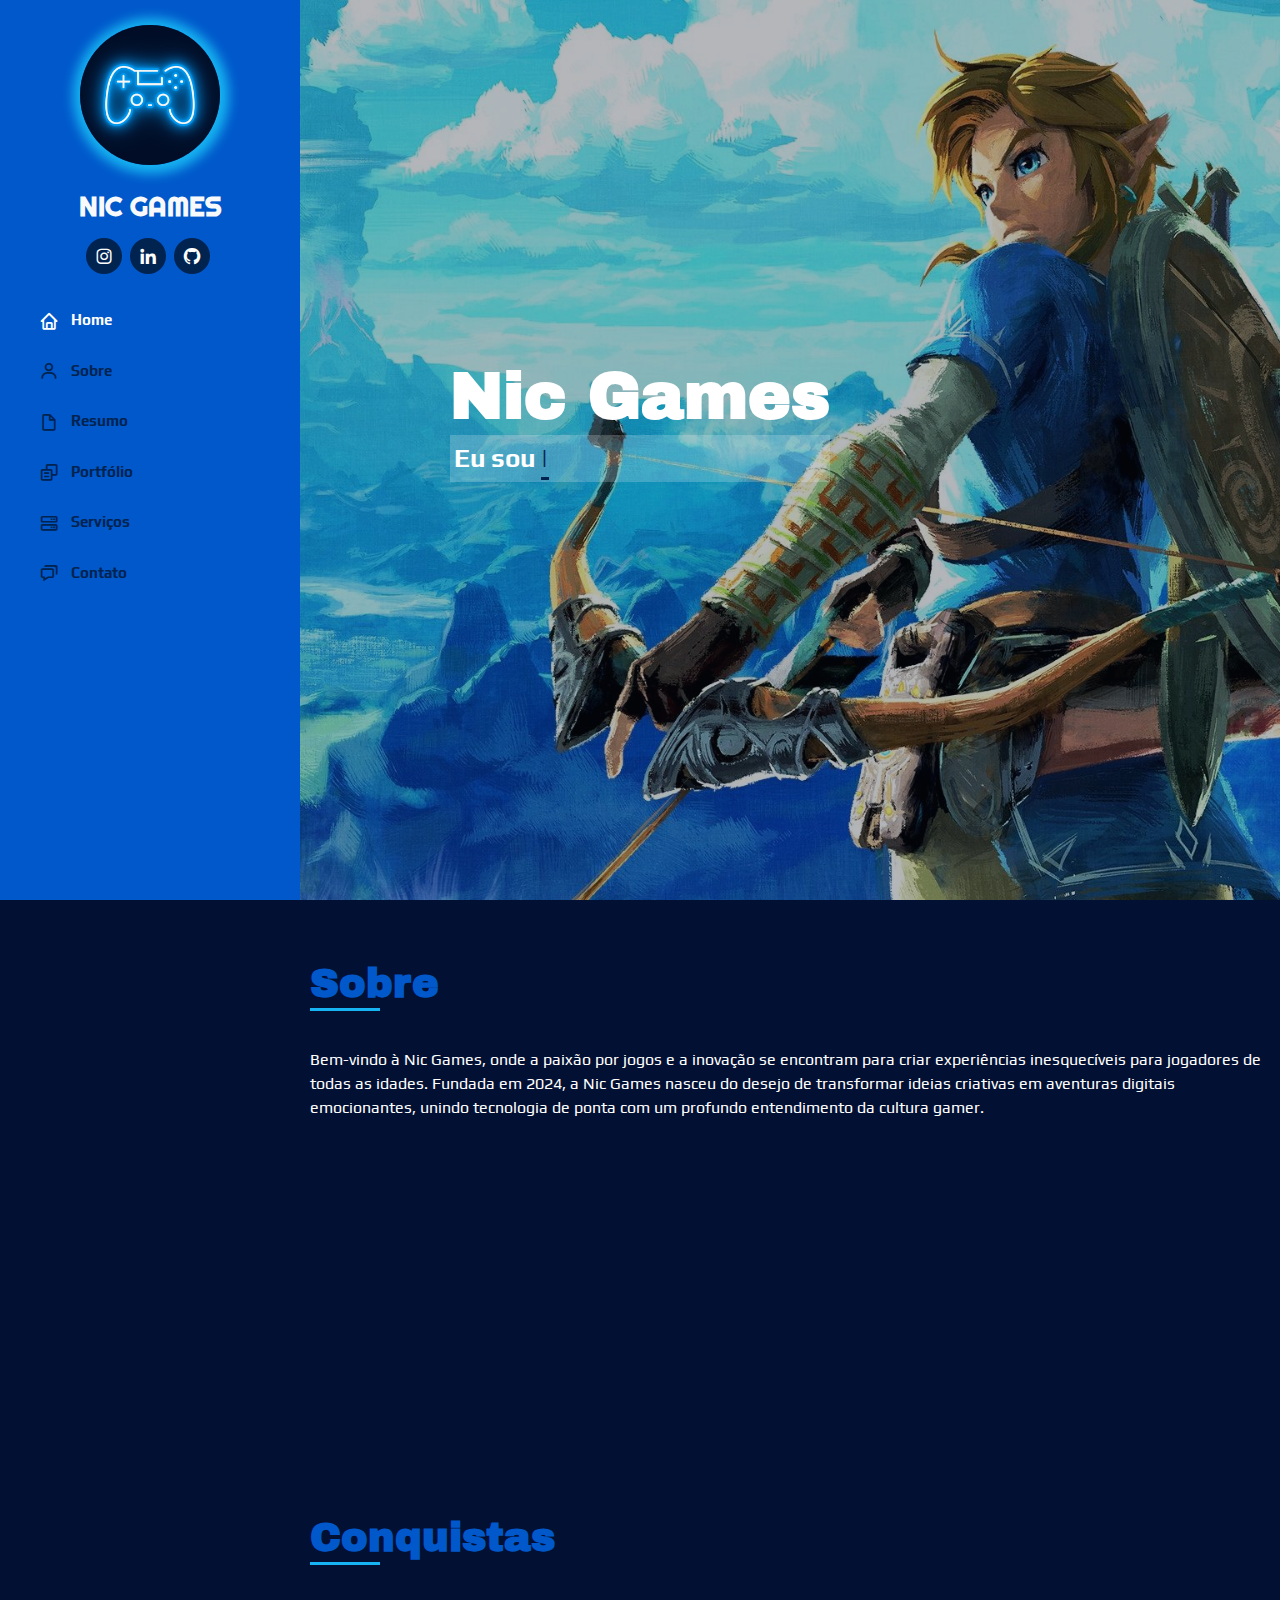
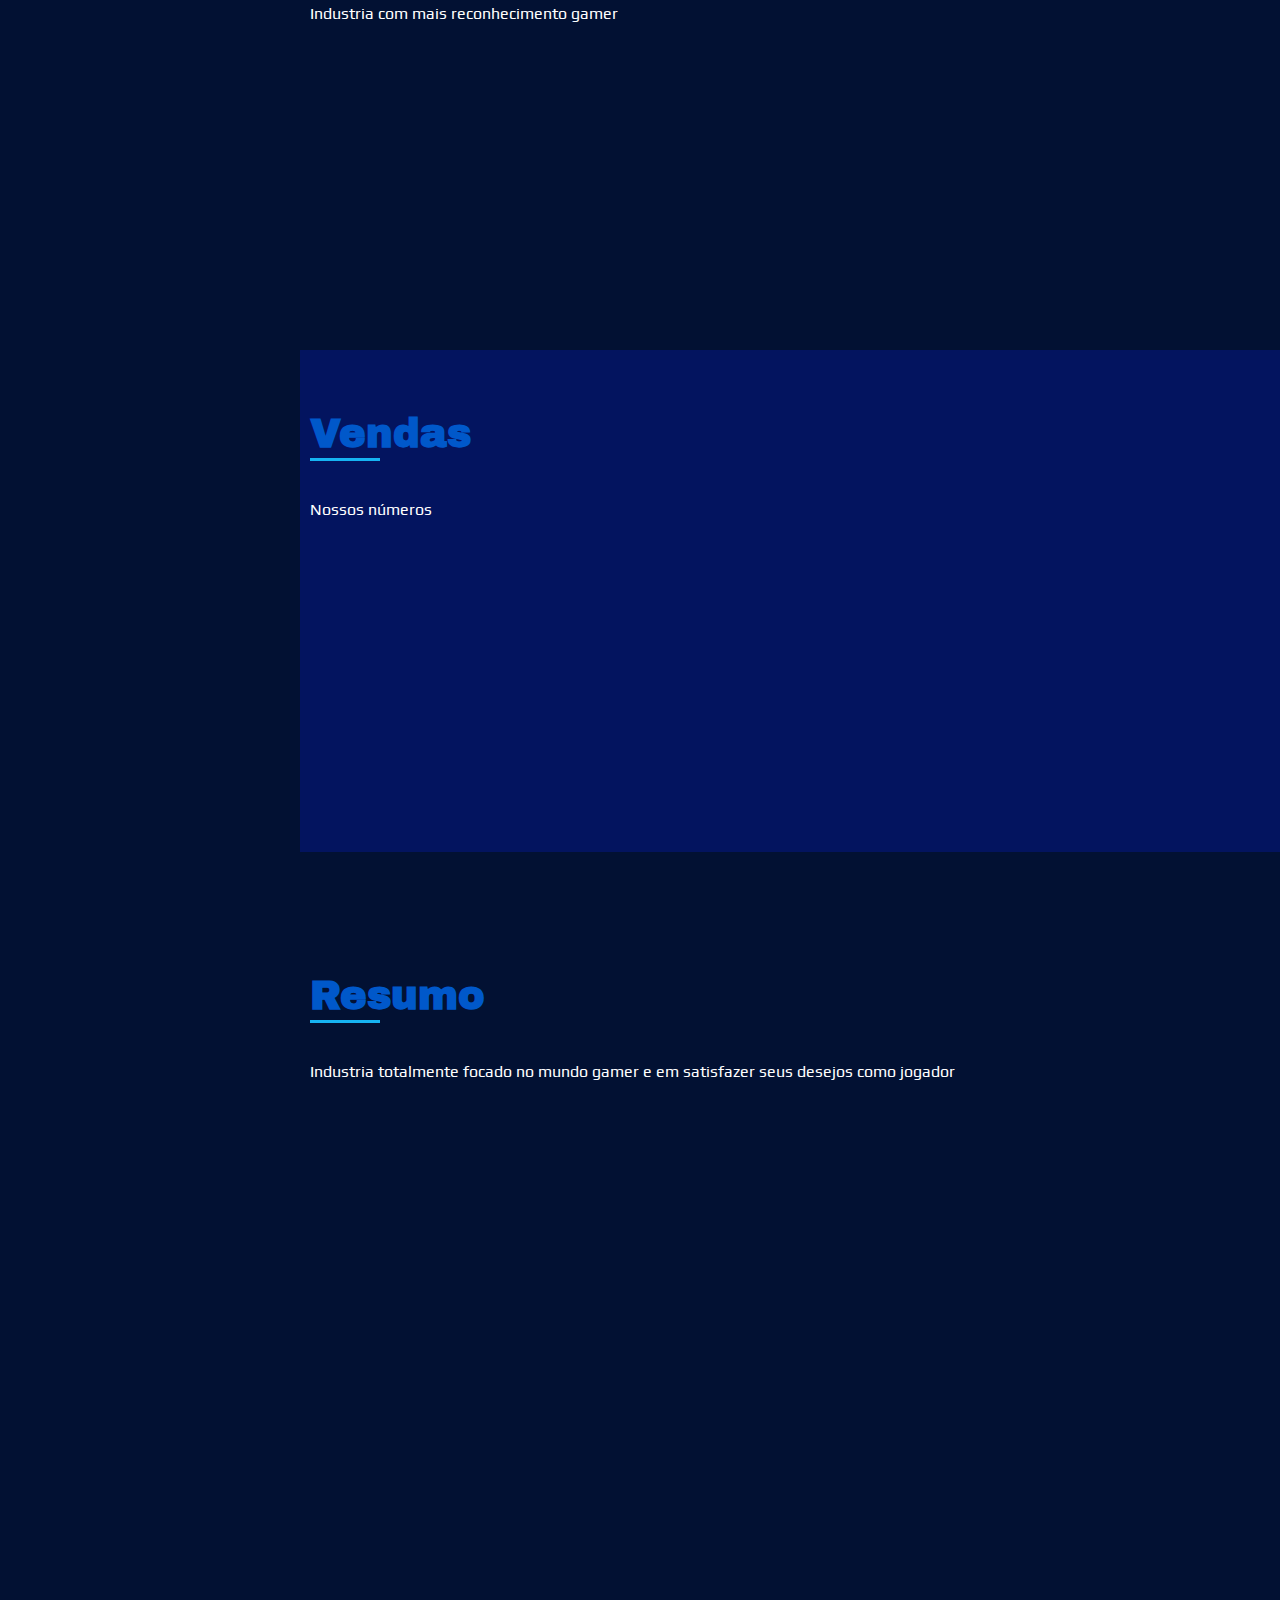
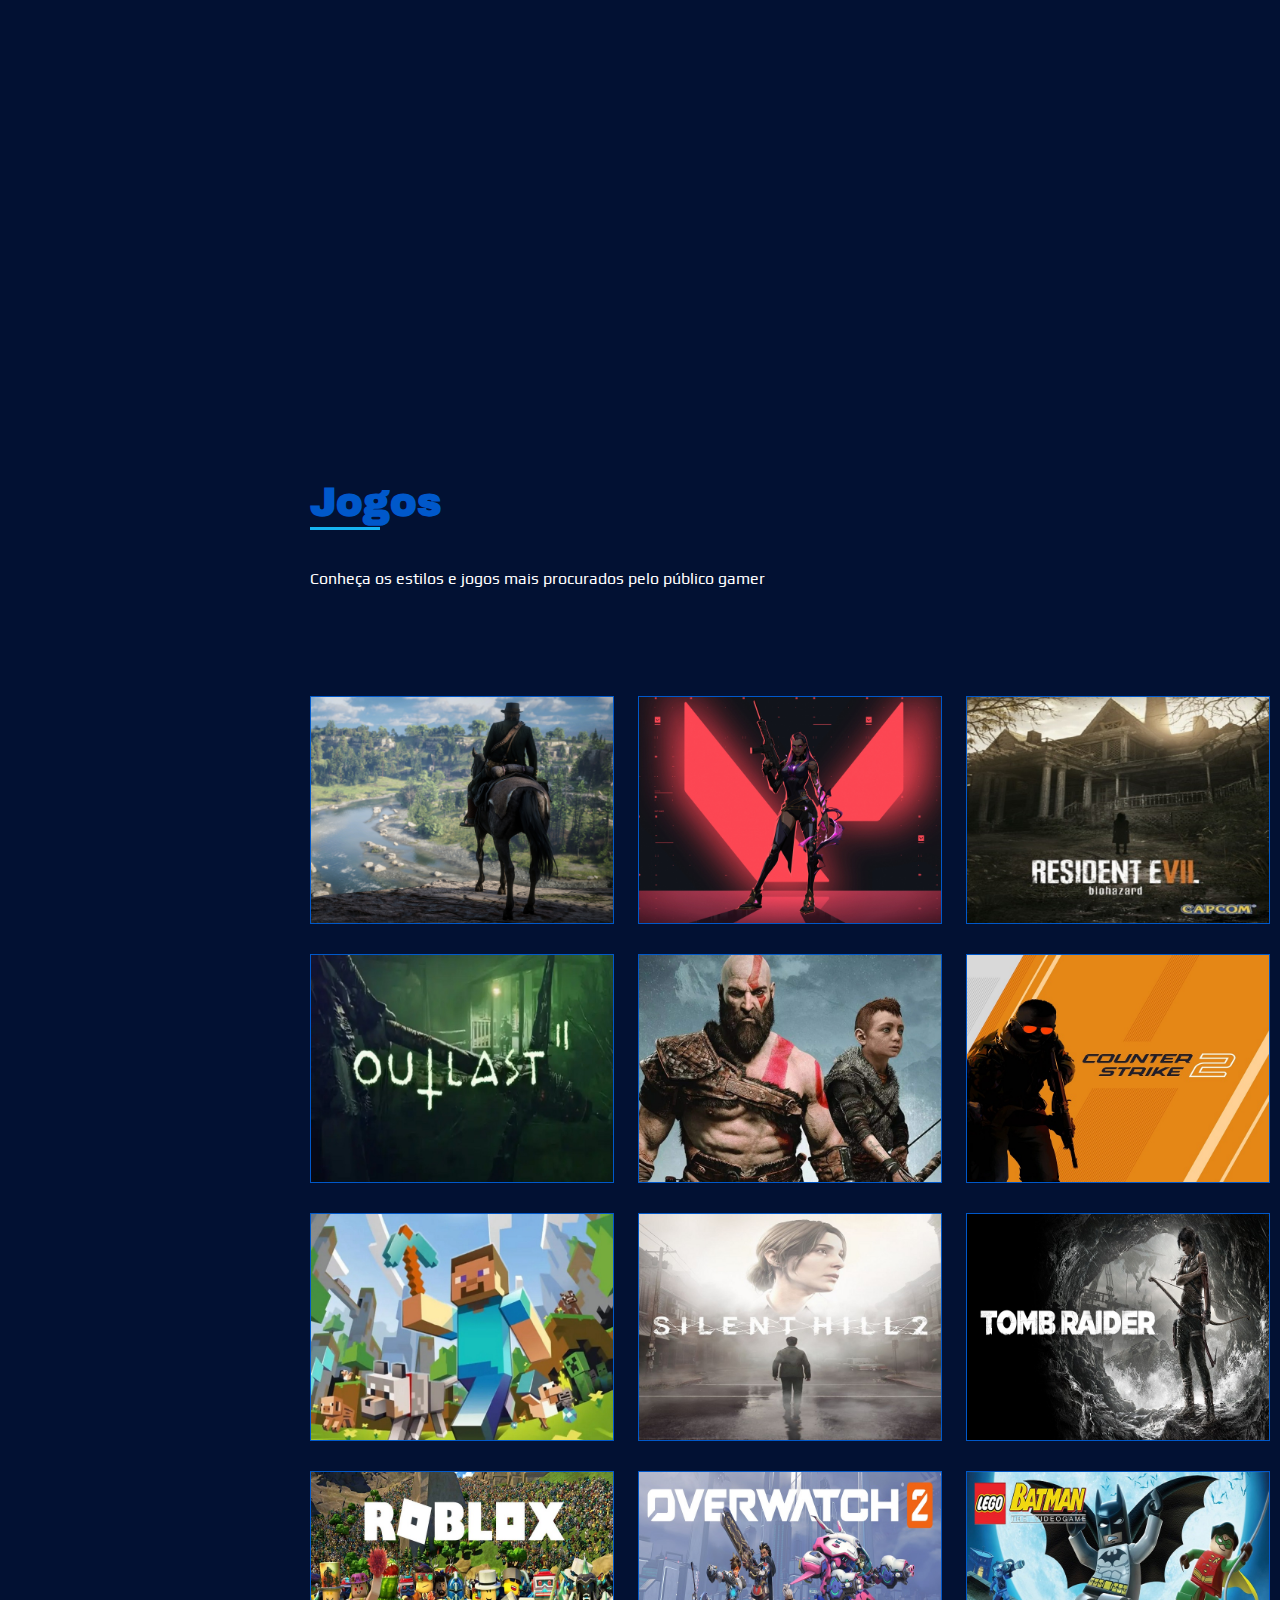
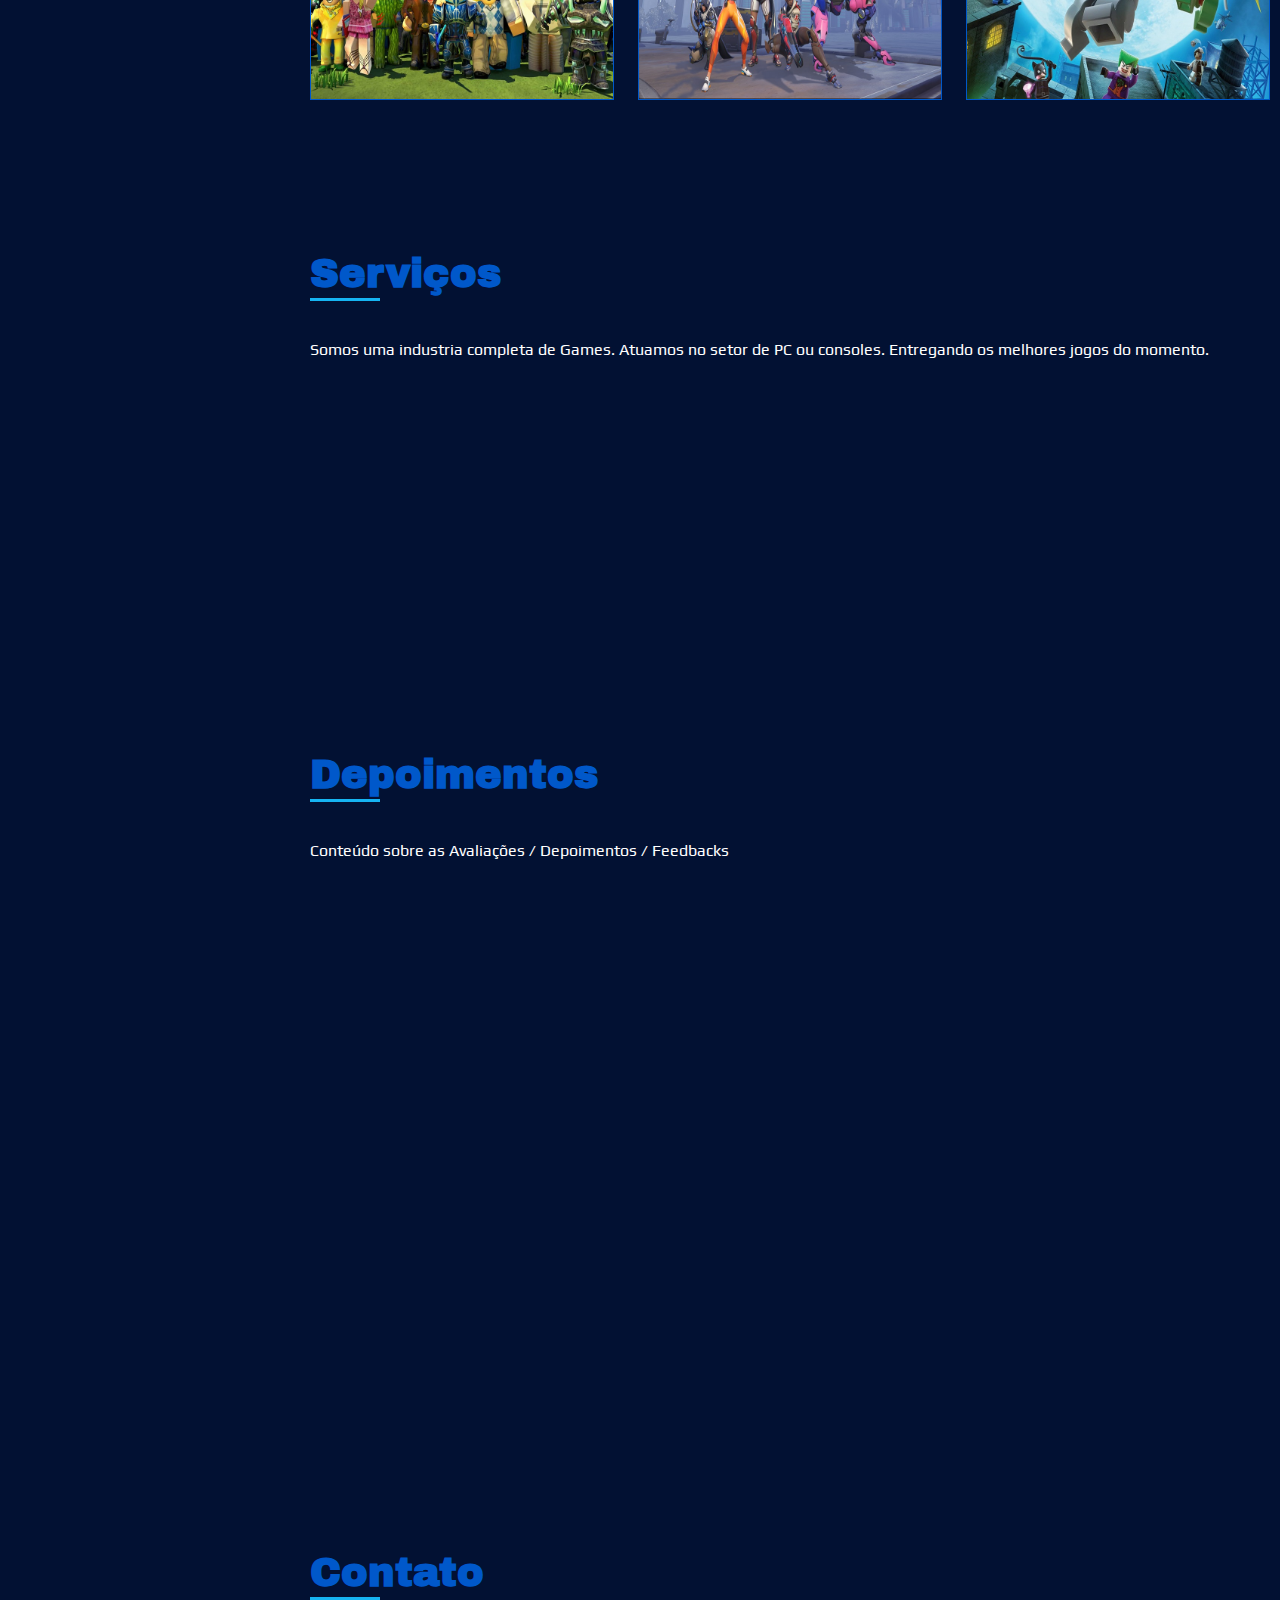
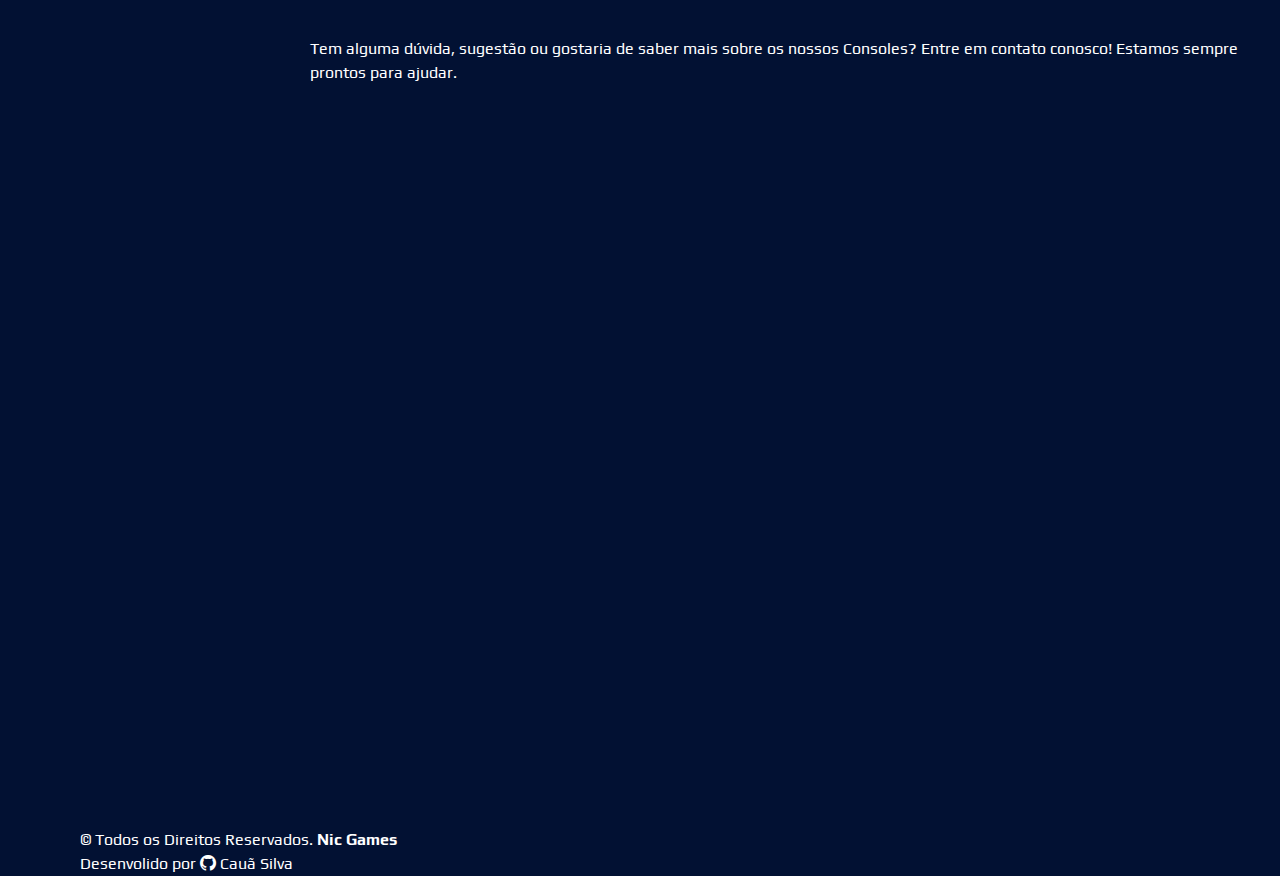
==== commit 57bd1fb4: "Atualizando" ====
--- a/index.html
+++ b/index.html
@@ -63,7 +63,7 @@
                             <span>Portfólio</span>
                         </a></li>
 
-                        <li><a href="#serviços" class="nav-link scrollto">
+                        <li><a href="#servicos" class="nav-link scrollto">
                             <i class="bx bx-server"></i>
                             <span>Serviços</span>
                         </a></li>
@@ -589,8 +589,8 @@
 
                 <div class="section-title">
                     <h2> Serviços </h2>
-                    <p> Somos uma loja completa de venda de Consoles e Retro Games. Atuamos no setor de PC Gamers.
-                        Montando o melhor Setup para a sua necessidade.
+                    <p> Somos uma industria completa de Games. Atuamos no setor de PC ou consoles.
+                        Entregando os melhores jogos do momento.
                     </p>
                 </div>
 
@@ -670,14 +670,14 @@
                                 <p>
                                     <i class="bx bxs-quote-alt-left quote-left"> </i>
 
-                                    Lorem ipsum dolor sit amet consectetur adipisicing elit.
+                                    Site que me informa muito bem sobre jogos para as minhas lives
 
                                     <i class="bx bxs-quote-alt-right quote-right"> </i>
                                 </p>
 
-                                <img class="depoimento-img" src="img/depoimentos/depoimento-1.jpg" alt="">
-                                <h3> Geralt Rivia </h3>
-                                <h4> Bruxo </h4>
+                                <img class="depoimento-img" src="img/depoimentos/alanzoka.jpg" alt="">
+                                <h3> Alanzoka </h3>
+                                <h4> Maior streamer brasileiro </h4>
                             </div>
                         </div> <!-- fim slide 1 -->
 
@@ -687,14 +687,14 @@
                                 <p>
                                     <i class="bx bxs-quote-alt-left quote-left"> </i>
 
-                                    Lorem ipsum dolor sit amet consectetur adipisicing elit.
+                                    Fifa é o melhor jogo do mundo!
 
                                     <i class="bx bxs-quote-alt-right quote-right"> </i>
                                 </p>
 
-                                <img class="depoimento-img" src="img/depoimentos/depoimento-2.jpg" alt="">
-                                <h3> Valdineia </h3>
-                                <h4> do Morro </h4>
+                                <img class="depoimento-img" src="img/depoimentos/casimiro.jpg" alt="">
+                                <h3> Casemiro </h3>
+                                <h4> Maior streamer de esportes </h4>
                             </div>
                         </div> <!-- fim slide 2 -->
 
@@ -704,14 +704,14 @@
                                 <p>
                                     <i class="bx bxs-quote-alt-left quote-left"> </i>
 
-                                    Lorem ipsum dolor sit amet consectetur adipisicing elit.
+                                    Sempre por dentro das informações
 
                                     <i class="bx bxs-quote-alt-right quote-right"> </i>
                                 </p>
 
-                                <img class="depoimento-img" src="img/depoimentos/depoimento-3.jpg" alt="">
-                                <h3> Divisória </h3>
-                                <h4> do Front </h4>
+                                <img class="depoimento-img" src="img/depoimentos/paitroll.jpg" alt="">
+                                <h3> Pai troll </h3>
+                                <h4> YouTuber gamer que adora desafios </h4>
                             </div>
                         </div> <!-- fim slide 3 -->
 
@@ -721,14 +721,14 @@
                                 <p>
                                     <i class="bx bxs-quote-alt-left quote-left"> </i>
 
-                                    Lorem ipsum dolor sit amet consectetur adipisicing elit.
+                                    Meus fãs adoram os jogos que utilizo da Nic Games
 
                                     <i class="bx bxs-quote-alt-right quote-right"> </i>
                                 </p>
 
-                                <img class="depoimento-img" src="img/depoimentos/depoimento-4.jpg" alt="">
-                                <h3> Ronaldinho </h3>
-                                <h4> do JavaScript </h4>
+                                <img class="depoimento-img" src="img/depoimentos/authentic.jpg" alt="">
+                                <h3> AuthenticGames </h3>
+                                <h4> YouTuber gamer para crianças </h4>
                             </div>
                         </div> <!-- fim slide 4 -->
 
@@ -738,14 +738,14 @@
                                 <p>
                                     <i class="bx bxs-quote-alt-left quote-left"> </i>
 
-                                    Lorem ipsum dolor sit amet consectetur adipisicing elit.
+                                    É ooo Pauloooo
 
                                     <i class="bx bxs-quote-alt-right quote-right"> </i>
                                 </p>
 
-                                <img class="depoimento-img" src="img/depoimentos/depoimento-5.jpg" alt="">
-                                <h3> Steve </h3>
-                                <h4> do Bootstrap </h4>
+                                <img class="depoimento-img" src="img/depoimentos/paulinho.jpg" alt="">
+                                <h3> Paulinho o loko </h3>
+                                <h4> YouTuber de games para jovens </h4>
                             </div>
                         </div> <!-- fim slide 5 -->
                     </div> <!-- fim swiper-wrapper -->
@@ -789,11 +789,24 @@
                                 </a>
                             </div> <!-- fim fone -->
                             
-                            <iframe src="https://www.google.com/maps/embed?pb=!1m18!1m12!1m3!1d3658.1604245808667!2d-46.73848682397003!3d-23.52673176032223!2m3!1f0!2f0!3f0!3m2!1i1024!2i768!4f13.1!3m3!1m2!1s0x94cef8b811e8e3a1%3A0xa7564bb4c78f41b3!2sSenai%20Vila%20Leopoldina%20-%20Mariano%20Ferraz!5e0!3m2!1spt-BR!2sbr!4v1718482122772!5m2!1spt-BR!2sbr" style="border:0; width: 100%; height: 320px;" allowfullscreen="" loading="lazy" referrerpolicy="no-referrer-when-downgrade"></iframe>
+                            <iframe src="https://www.google.com/maps/embed?pb=!1m18!1m12!1m3!1d7358.848528664736!2d-42.86133100598739!3d-22.749631153252906!2m3!1f0!2f0!3f0!3m2!1i1024!2i768!4f13.1!3m3!1m2!1s0x99bff5afbc21c3%3A0x81cefcbdcd8acf65!2zSXRhYm9yYcOtLCBSSg!5e0!3m2!1spt-BR!2sbr!4v1719061848149!5m2!1spt-BR!2sbr" width="100%" height="320" style="border:0;" allowfullscreen="" loading="lazy" referrerpolicy="no-referrer-when-downgrade"></iframe>
 
                         </div> <!-- fim info -->
                     </div> <!-- coluna Esquerda -->
 
+                    <div class="col-lg-7 mt-5 mt-lg-0 d-flex align-items-stretch">
+                        <form class="email-form" action="#" method="#">
+                            <div class="row">
+                                    <div class="row">
+                                        <div class="form-group col-md-6">
+                                            <label for="nome">Nome Completo</label> <!-- Nome que fica em cima da caixa de texto em um formulario -->
+                                            <input type="text">
+                                        </div>
+                                    </div>
+
+                            </div> <!-- fim row -->
+                        </form>
+                    </div>
 
                 </div> <!-- fim row -->
             </div>
--- a/css/style.css
+++ b/css/style.css
@@ -489,6 +489,10 @@
     bottom: 0;
 }
 
+.img-fluid{
+    width:100%;
+}
+
 /* portfolio pagina adicional == detalhes */
 
 
@@ -532,4 +536,15 @@
     margin-left: 60px;
     line-height: 20px;
     font-size: 18px;
+}
+
+/* Depoimentos */
+.depoimento-item h4{
+    font-family:"Play";
+    font-size: 18px;
+}
+
+.depoimento-img{
+    width:400px;
+    height:400px;
 }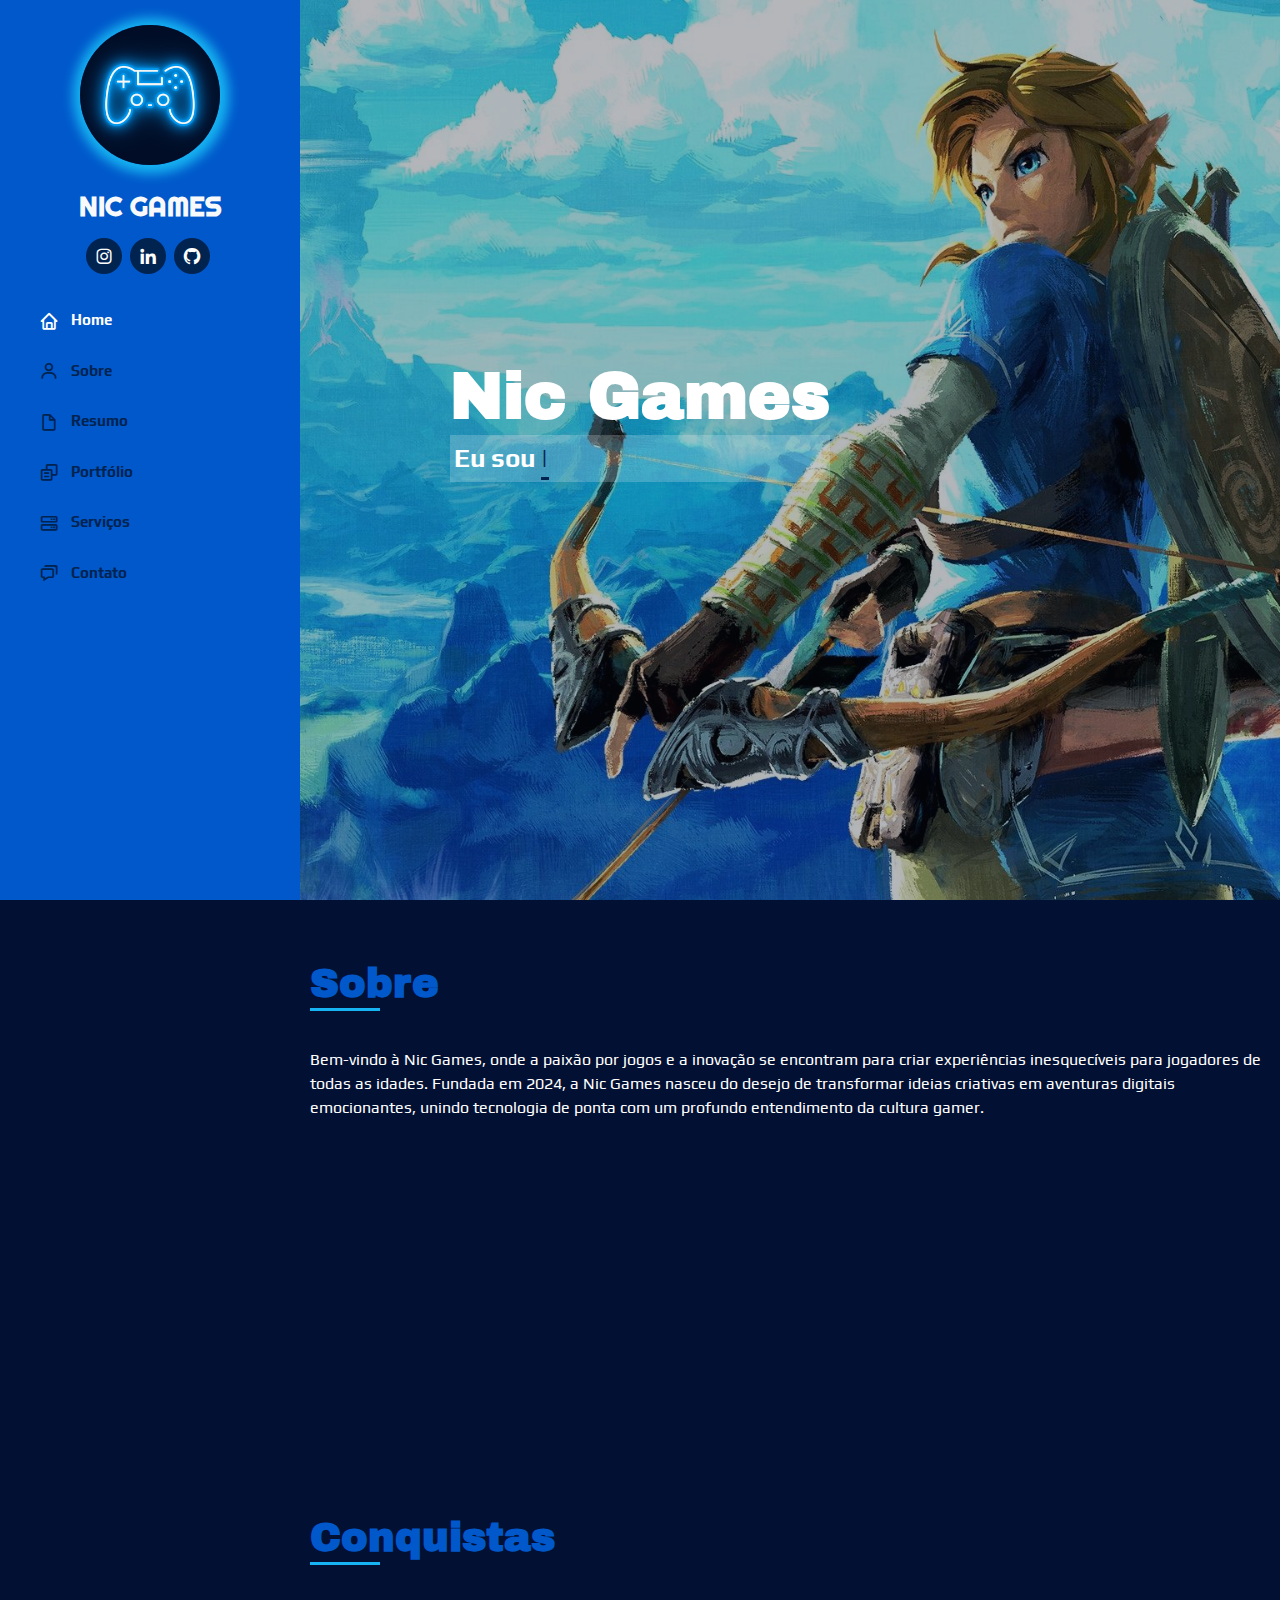
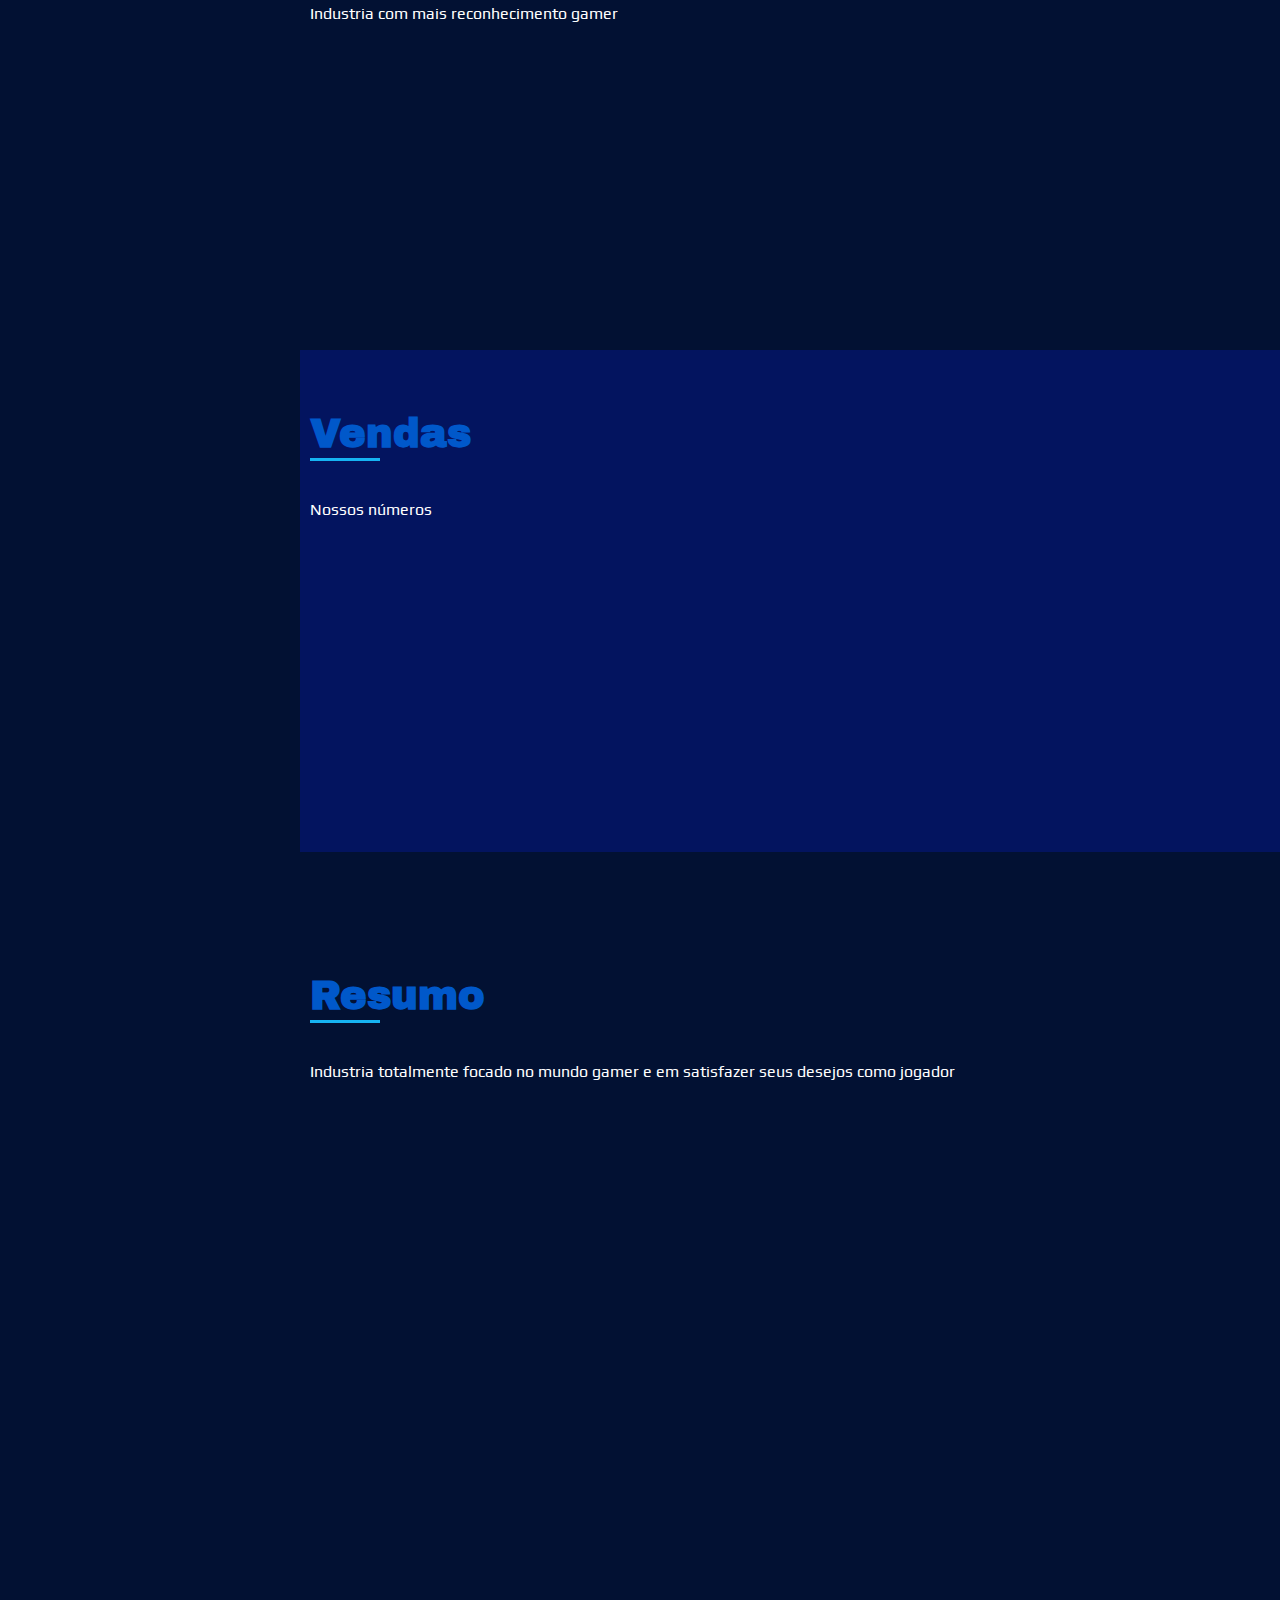
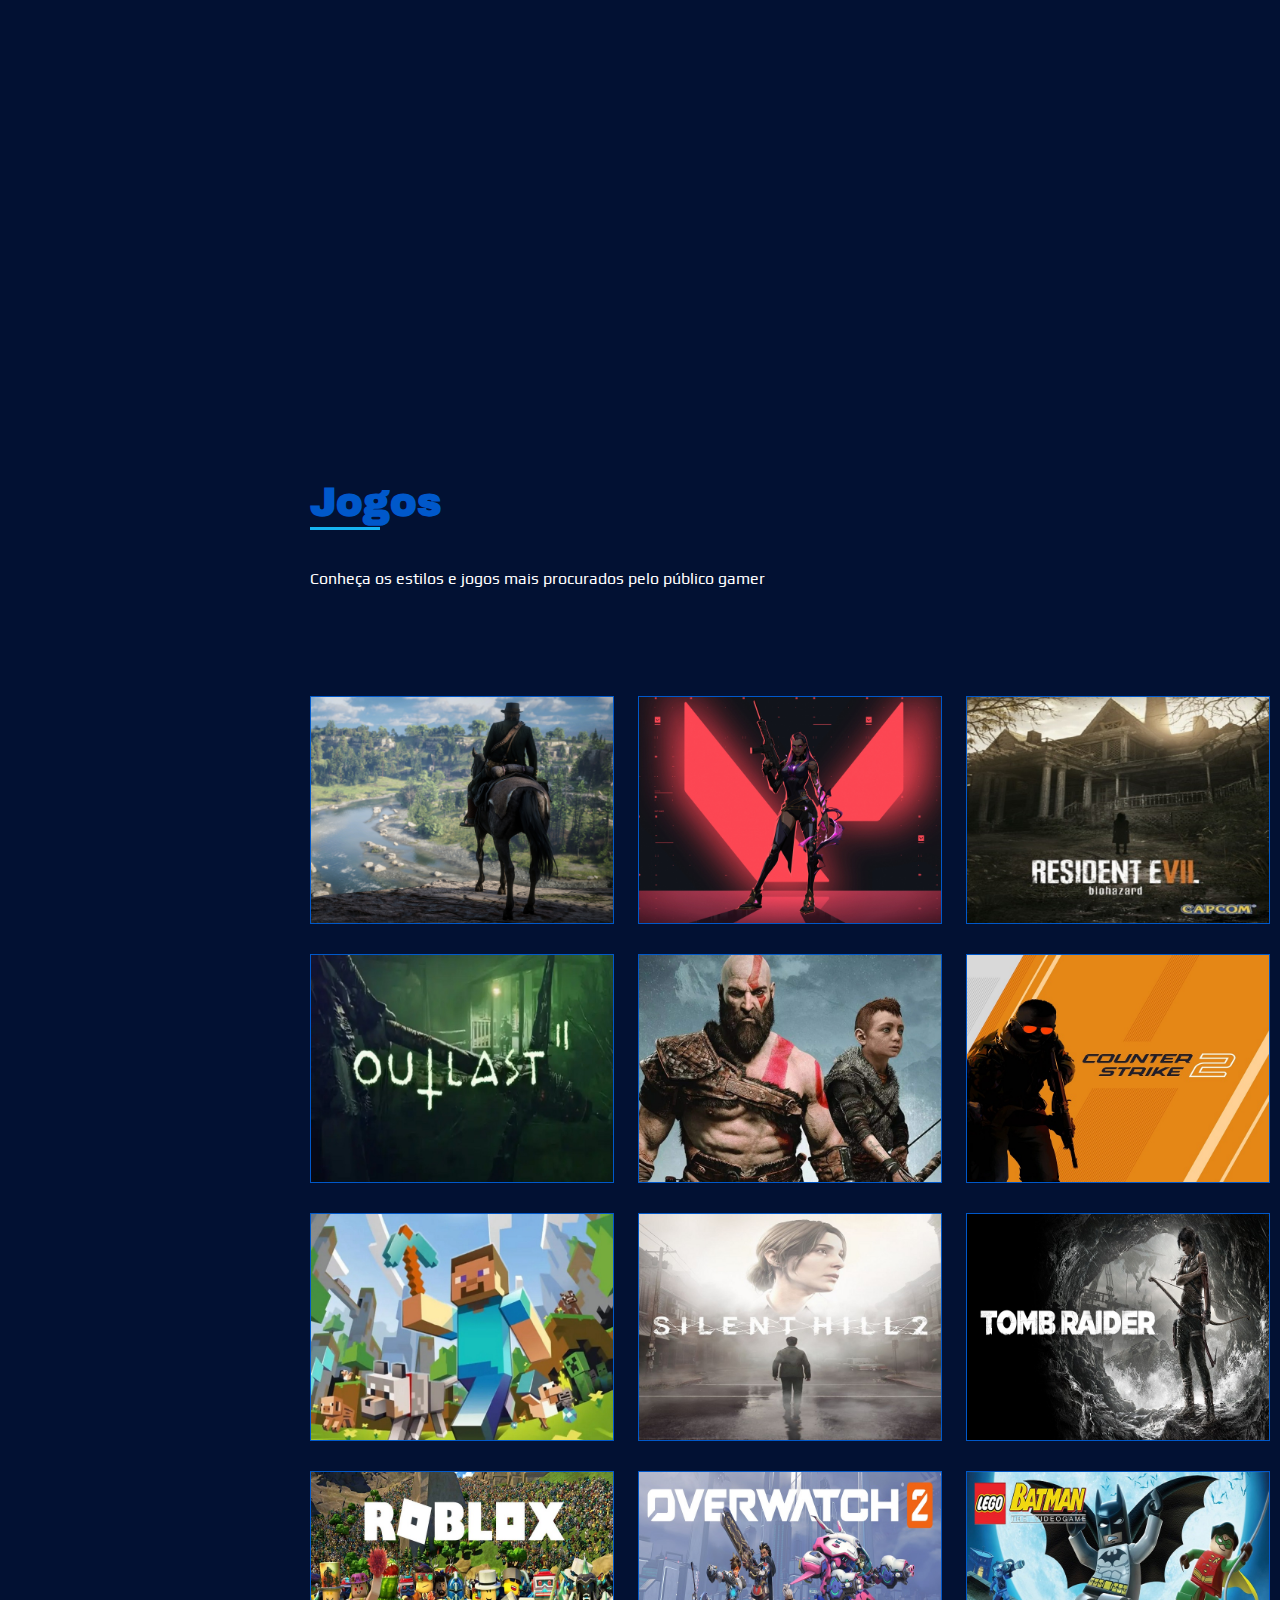
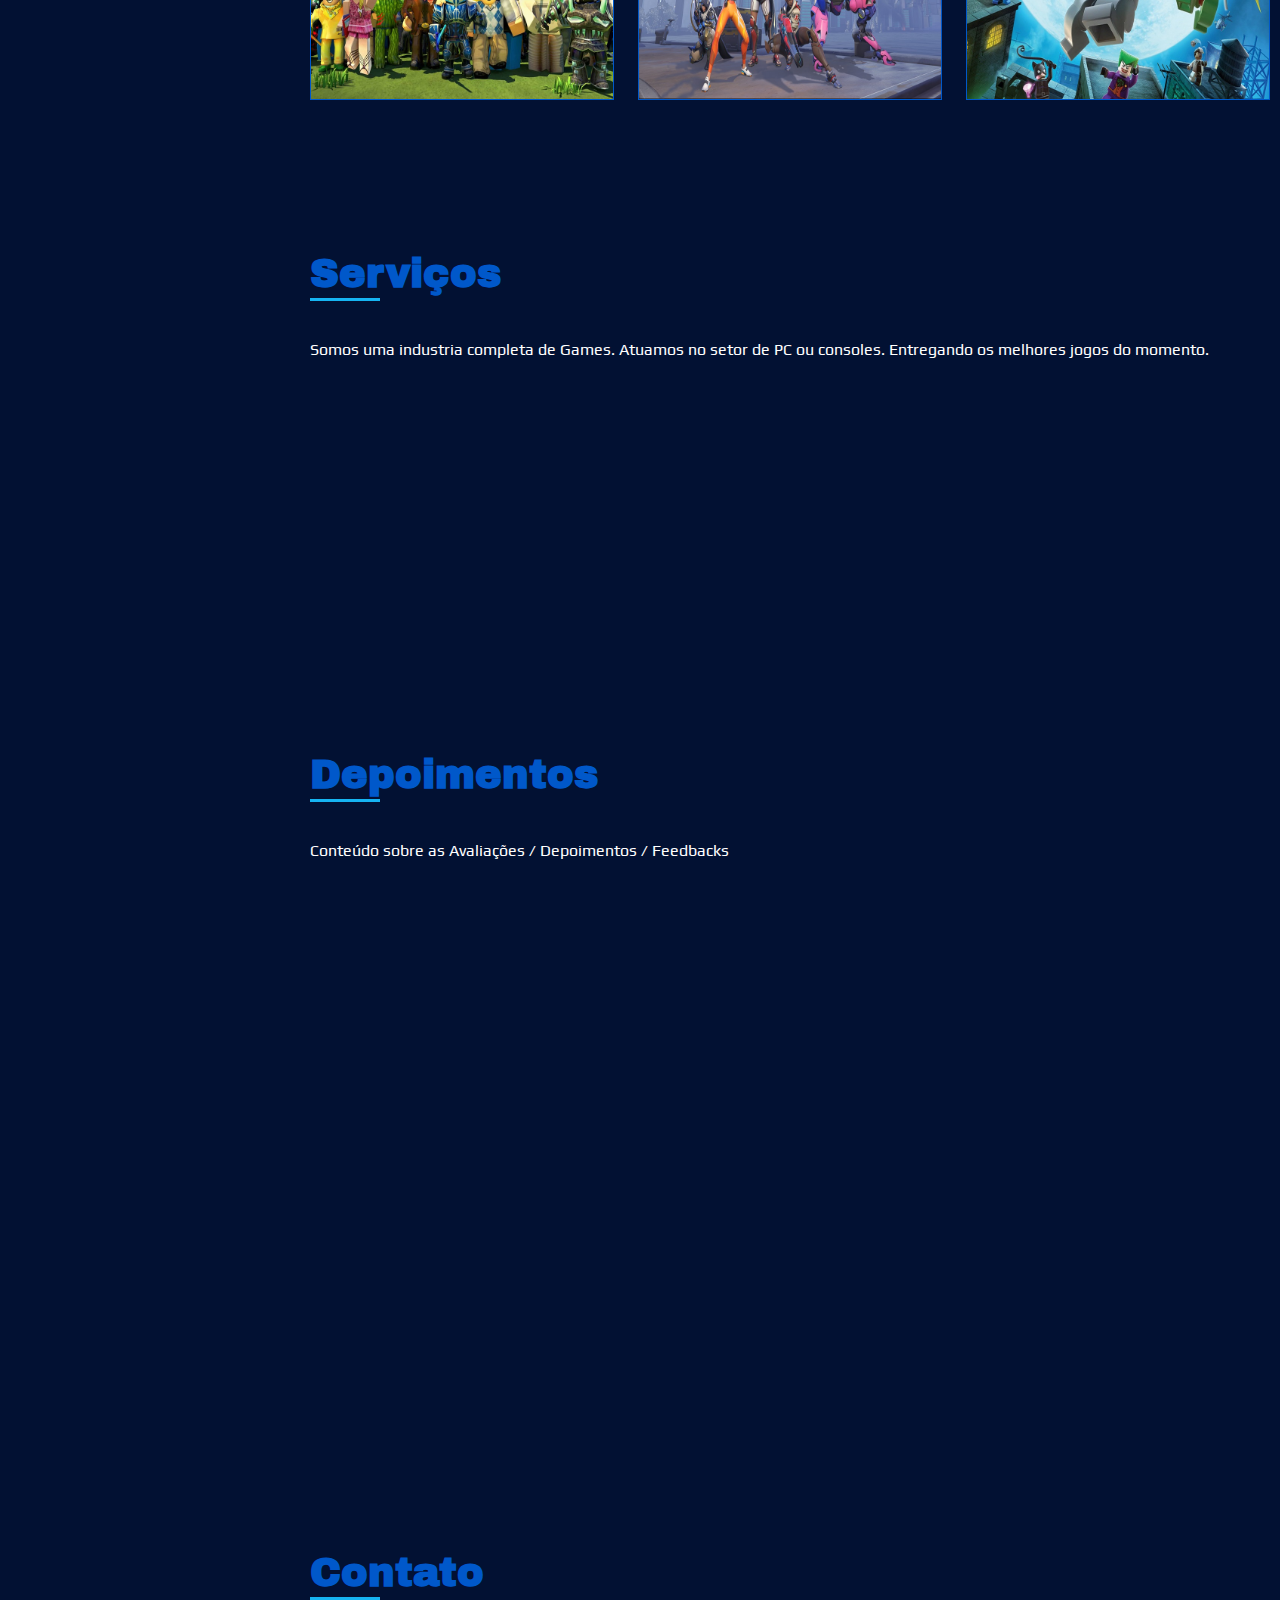
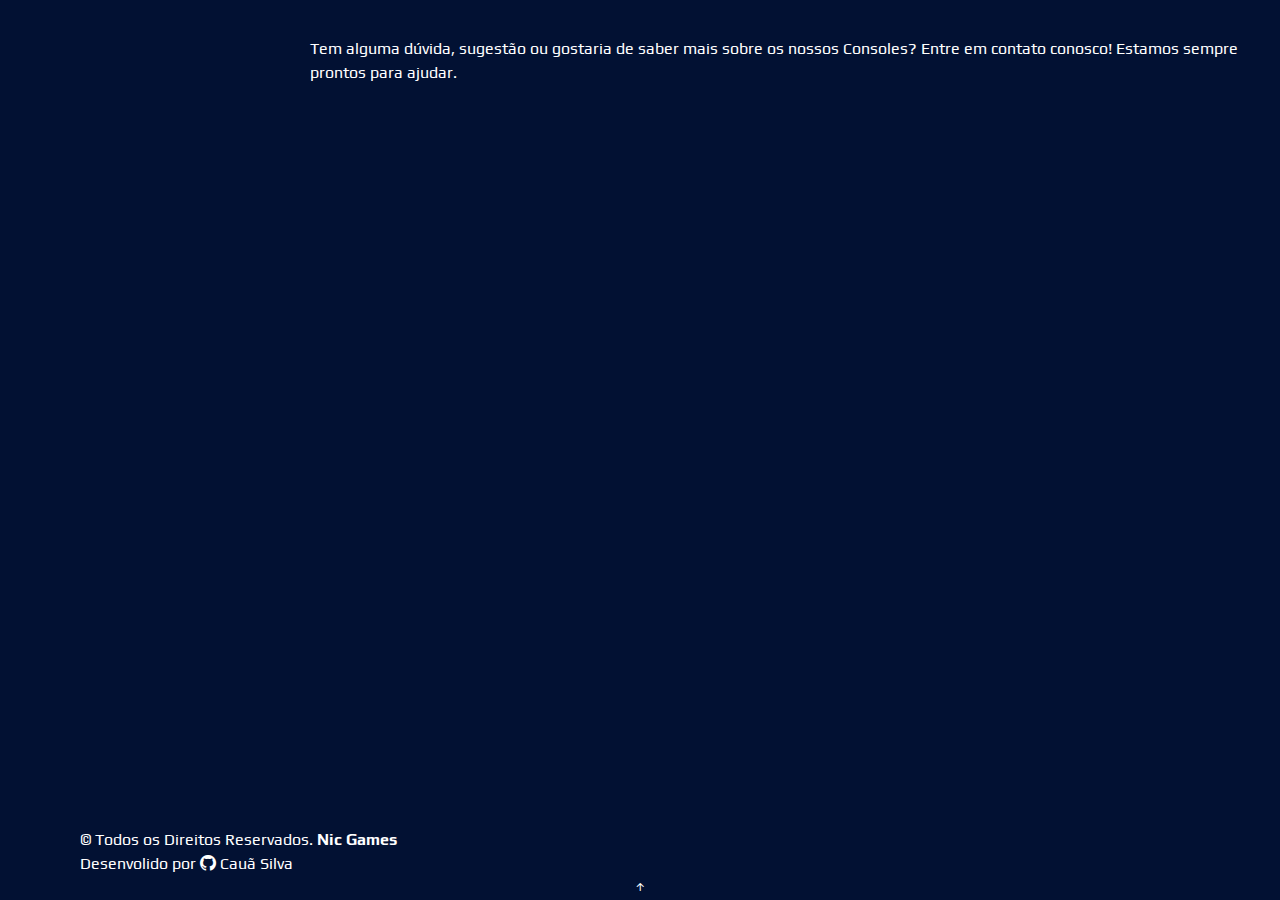
==== commit 205170fd: "Finalizando estrutura HTML" ====
--- a/index.html
+++ b/index.html
@@ -704,7 +704,7 @@
                                 <p>
                                     <i class="bx bxs-quote-alt-left quote-left"> </i>
 
-                                    Sempre por dentro das informações
+                                    XALABAIA MONSTRO!!!
 
                                     <i class="bx bxs-quote-alt-right quote-right"> </i>
                                 </p>
@@ -783,10 +783,8 @@
 
                             <div class="fone">
                                 <i class="bi bi-whatsapp"> </i>
-                                <a href="http://wa.me/55119" target="_blank">
-                                    <h4>WhatsApp:</h4>
-                                    <p> (11) 9 8765 - 4321 </p>
-                                </a>
+                                <h4>WhatsApp:</h4>
+                                <p> (11) 9 8765 - 4321 </p>
                             </div> <!-- fim fone -->
                             
                             <iframe src="https://www.google.com/maps/embed?pb=!1m18!1m12!1m3!1d7358.848528664736!2d-42.86133100598739!3d-22.749631153252906!2m3!1f0!2f0!3f0!3m2!1i1024!2i768!4f13.1!3m3!1m2!1s0x99bff5afbc21c3%3A0x81cefcbdcd8acf65!2zSXRhYm9yYcOtLCBSSg!5e0!3m2!1spt-BR!2sbr!4v1719061848149!5m2!1spt-BR!2sbr" width="100%" height="320" style="border:0;" allowfullscreen="" loading="lazy" referrerpolicy="no-referrer-when-downgrade"></iframe>
@@ -799,13 +797,33 @@
                             <div class="row">
                                     <div class="row">
                                         <div class="form-group col-md-6">
-                                            <label for="nome">Nome Completo</label> <!-- Nome que fica em cima da caixa de texto em um formulario -->
-                                            <input type="text">
+                                            <label for="nome">Nome Completo *</label> <!-- Nome que fica em cima da caixa de texto em um formulario -->
+                                            <input class="form-control" type="text" name="nome" required>
+                                        </div>
+
+                                        <div class="form-group col-md-6">
+                                            <label for="email">Seu email *</label>
+                                            <input class="form-control" type="email" name="email" required>
                                         </div>
                                     </div>
 
                             </div> <!-- fim row -->
-                        </form>
+
+                            <div class="form-group">
+                                <label for="assunto">Assunto</label>
+                                <input class="form-control" type="text" name="assunto" required>
+                            </div>
+
+                            <div class="form-group">
+                                <label for="mensagem">Digite a sua mensagem. *</label>
+                                <textarea class="form-control" name="mensagem" rows="10" required></textarea>
+                            </div>
+
+                            <div class="text-center">
+                                <button type="submit">Enviar</button>
+                            </div>
+
+                        </form> <!-- fim form -->
                     </div>
 
                 </div> <!-- fim row -->
@@ -826,7 +844,11 @@
             </div>
         </div>
     </footer>
+
     <!-- back-to-top -->
+     <a href="#" class="back-to-top d-flex align-items-center justify-content-center">
+        <i class="bi bi-arrow-up-short"></i>
+     </a>
     
     <!-- JS bootstrap -->
     <script src="bootstrap/purecounter/purecounter_vanilla.js"></script>
--- a/css/style.css
+++ b/css/style.css
@@ -537,6 +537,10 @@
     line-height: 20px;
     font-size: 18px;
 }
+/* Contato */
+.info h4{
+    color:var(--detalhes-claro);
+}
 
 /* Depoimentos */
 .depoimento-item h4{
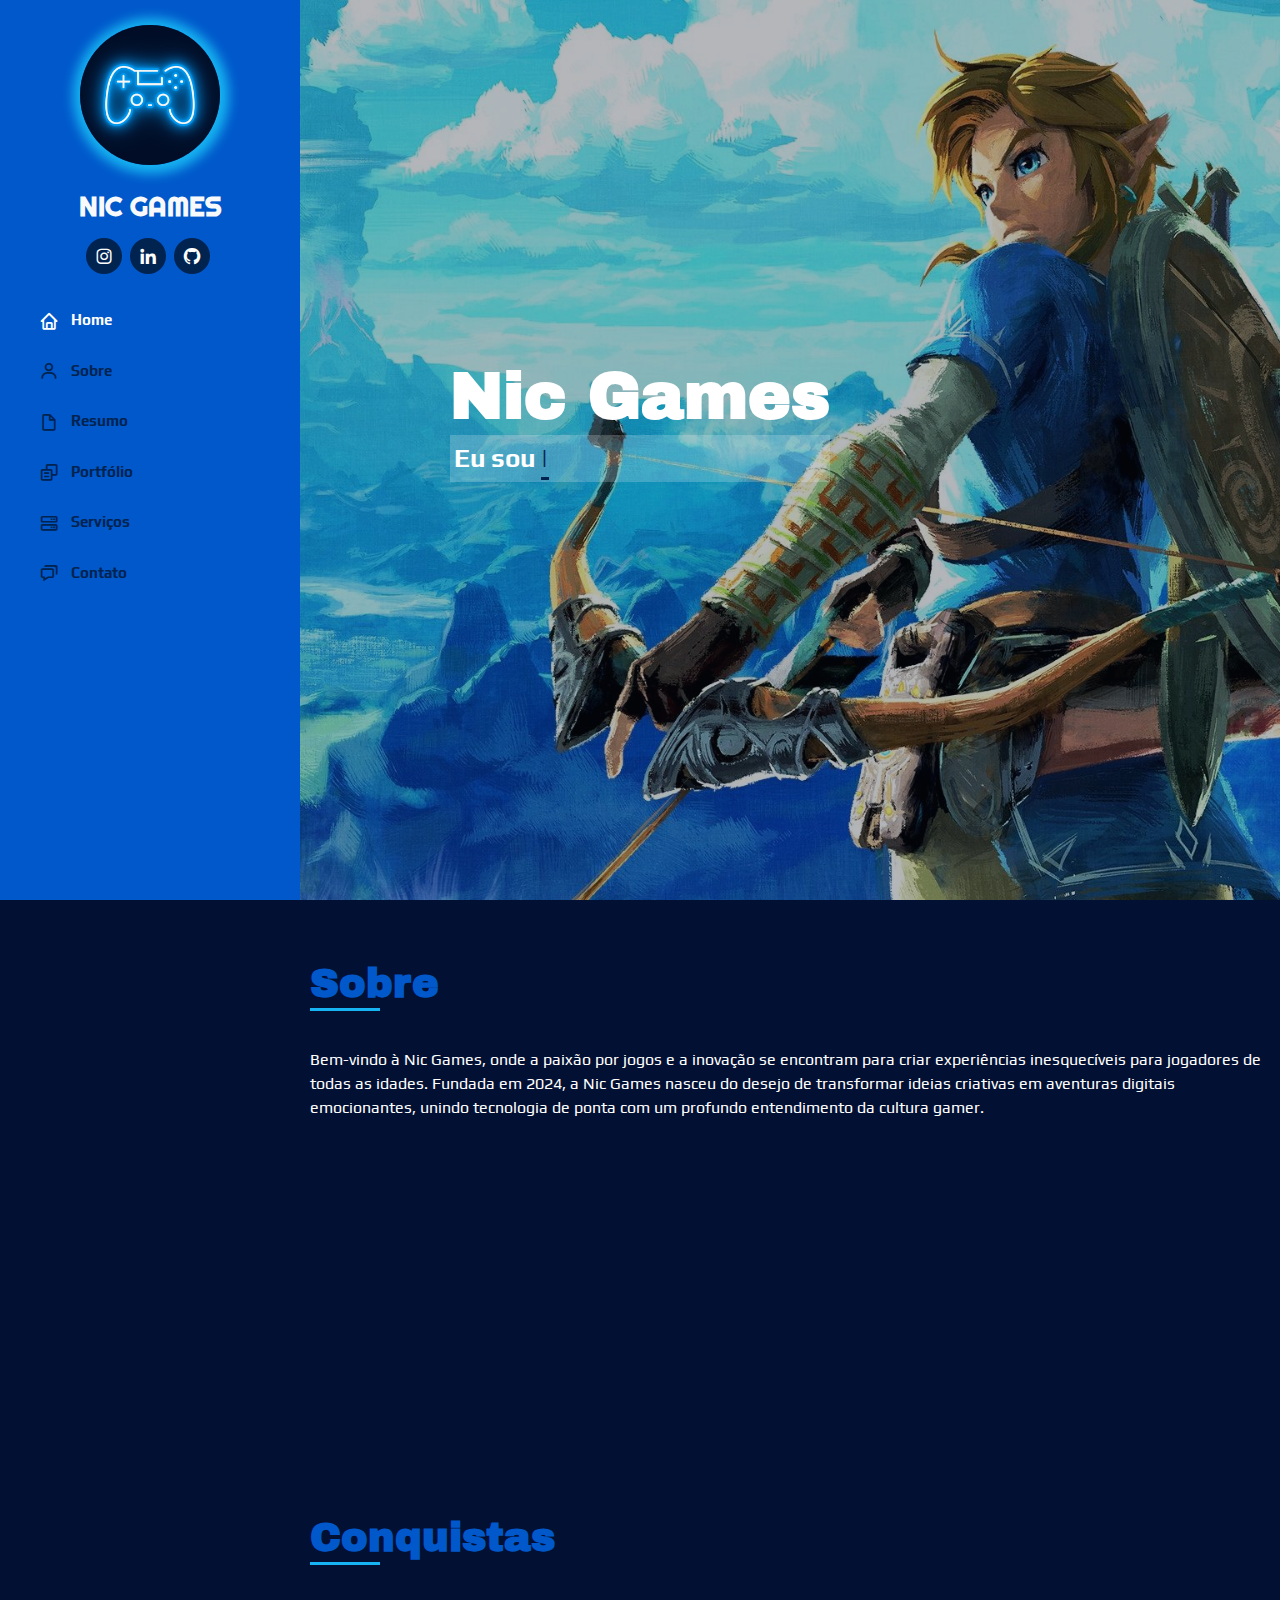
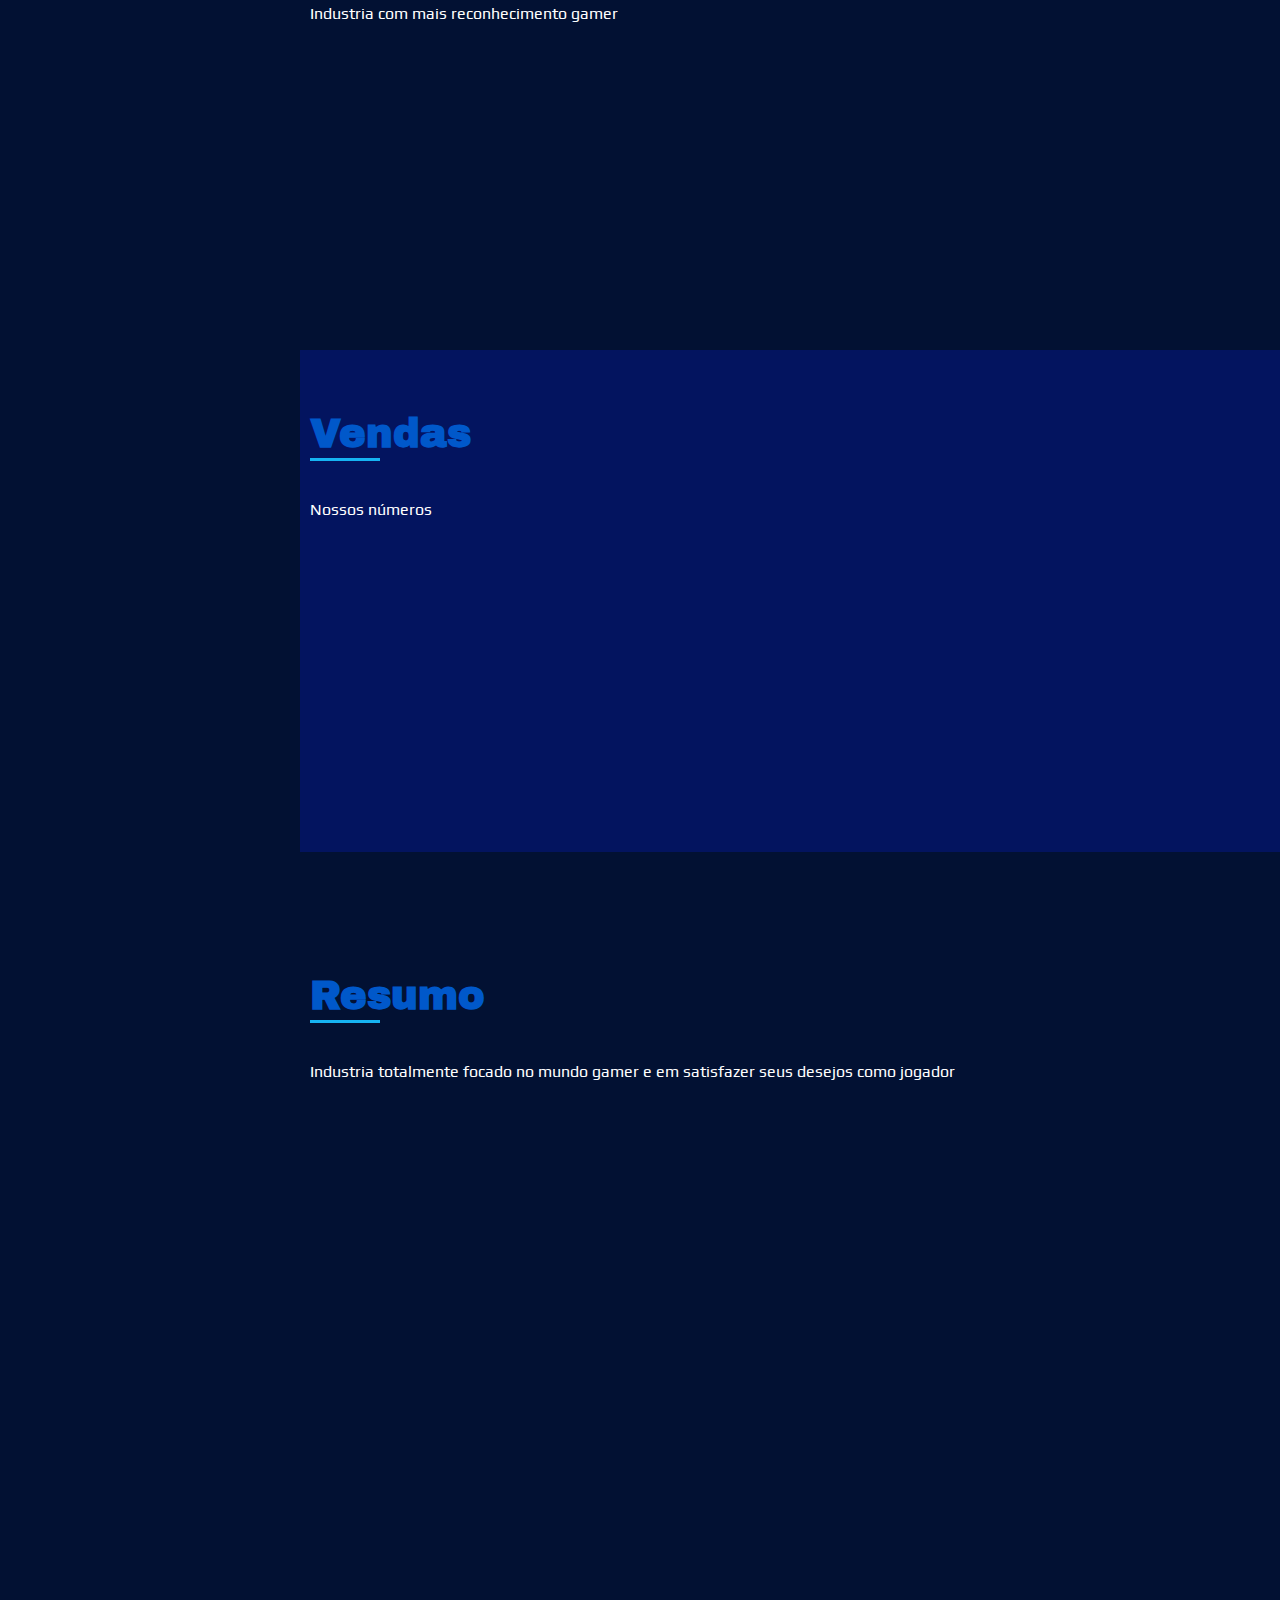
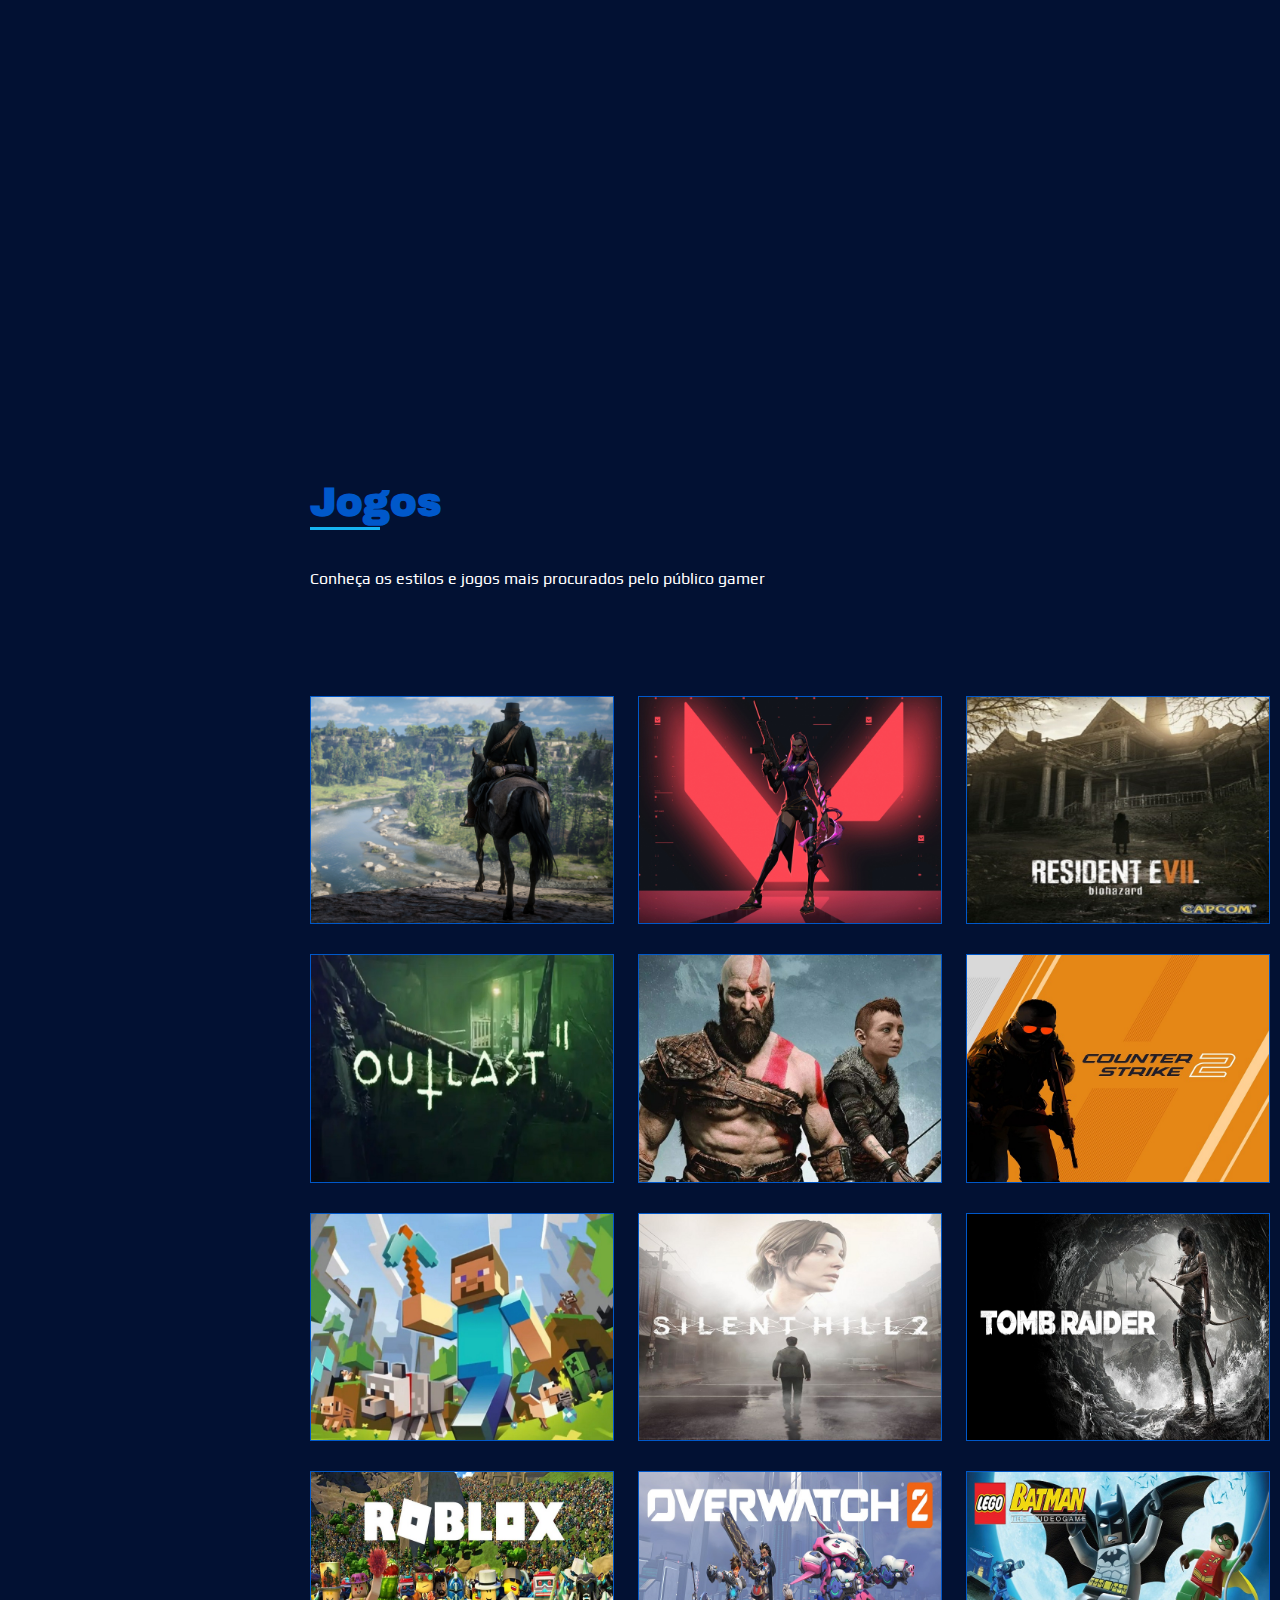
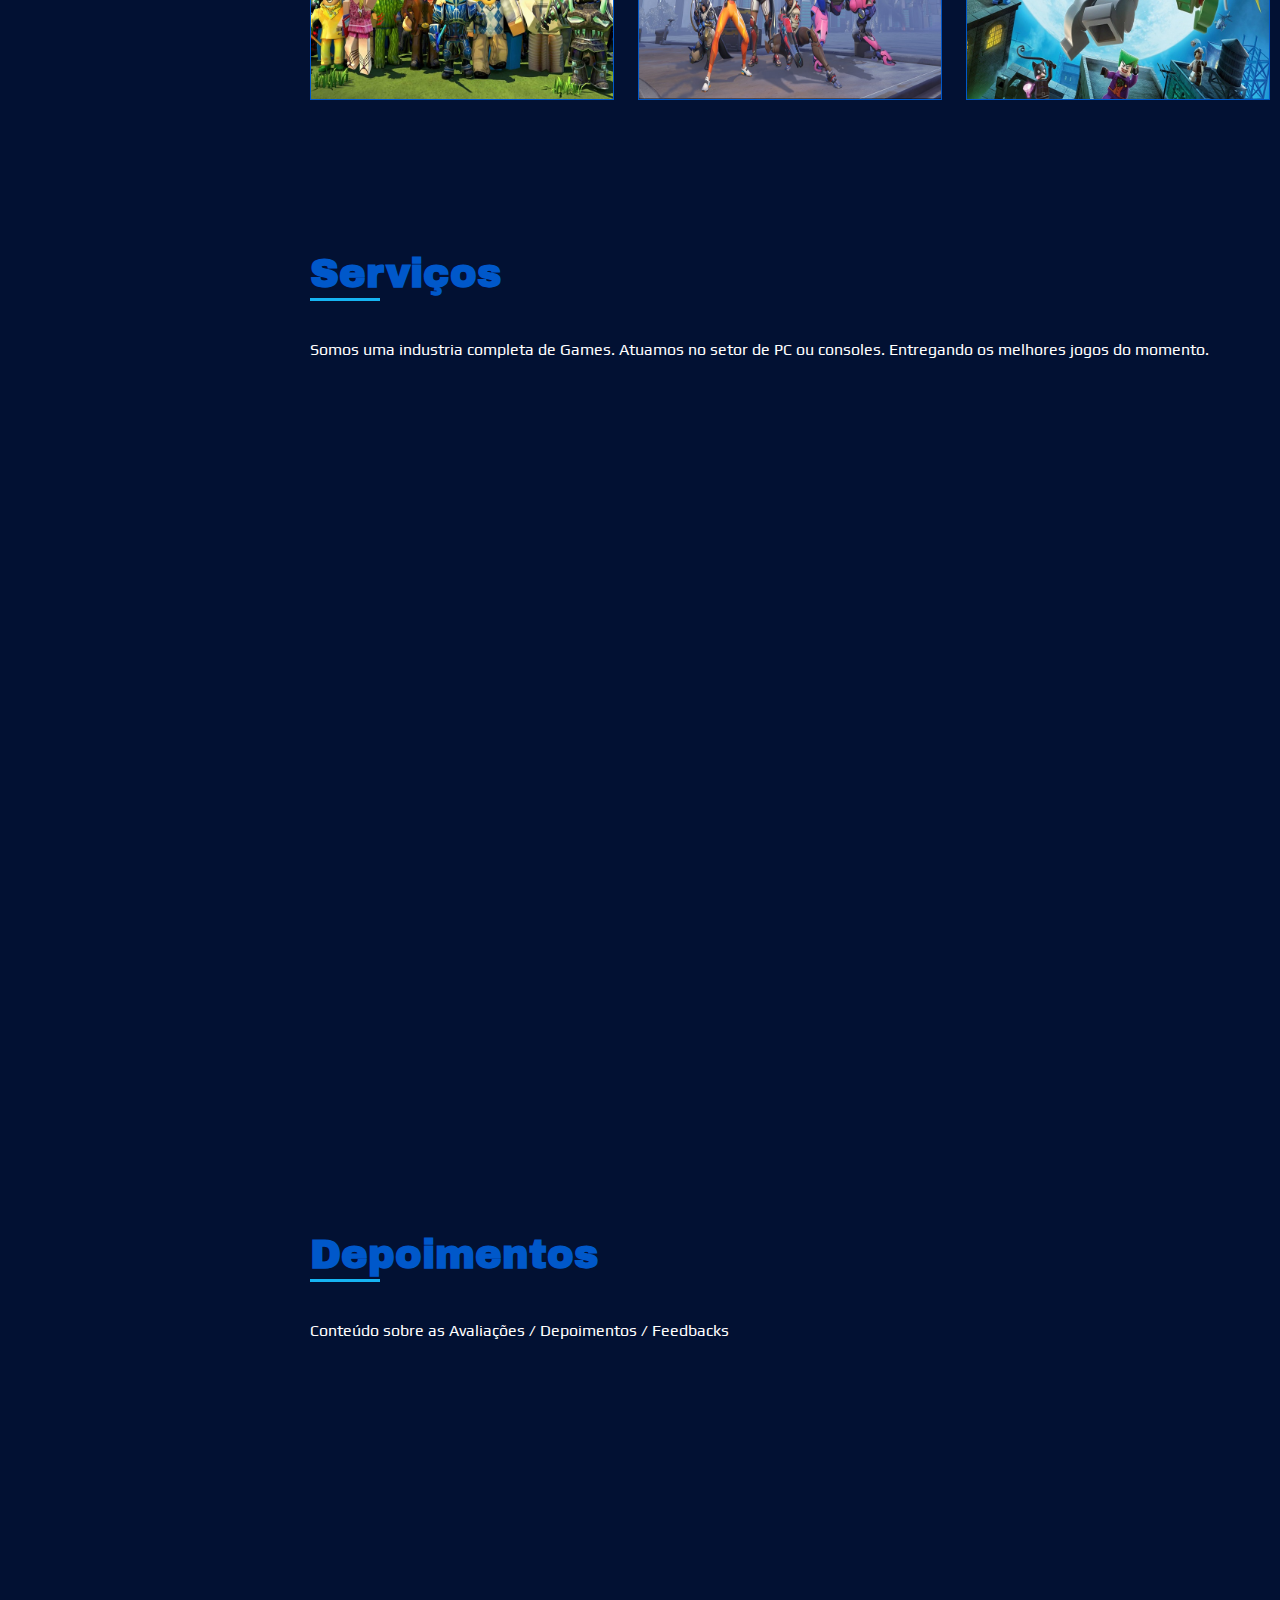
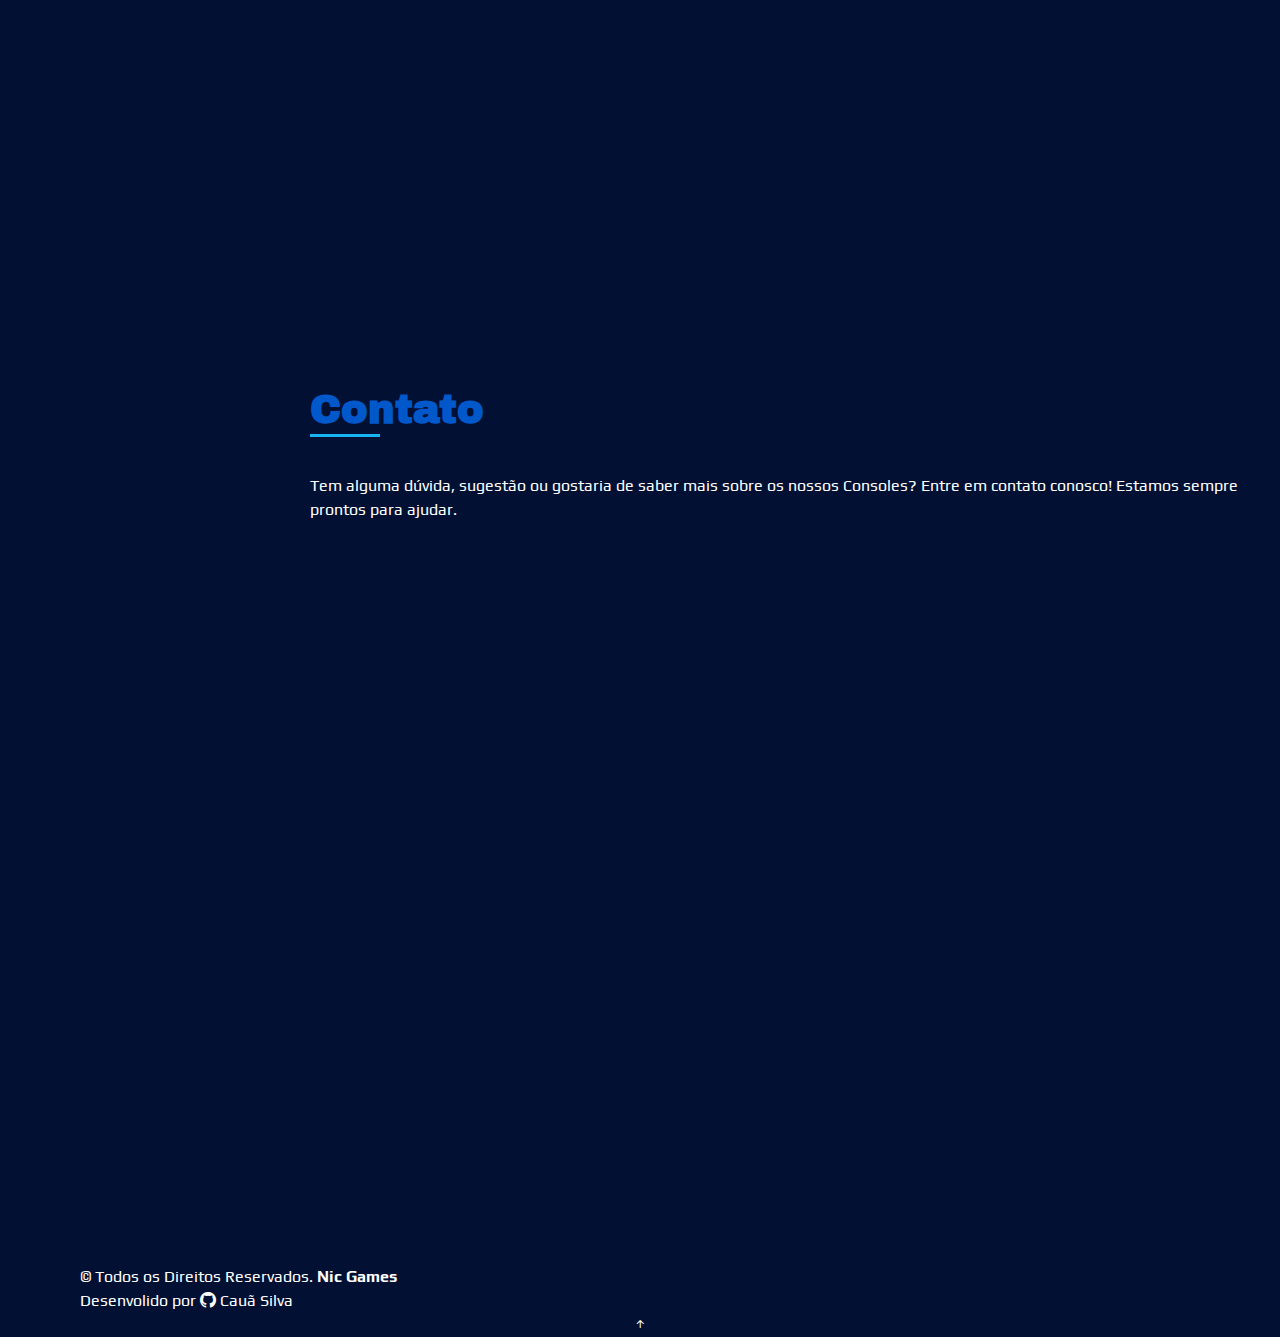
==== commit e55ede70: "Atualizando depoimentos" ====
--- a/index.html
+++ b/index.html
@@ -601,7 +601,7 @@
                             <i class="bi bi-motherboard"></i>
                         </div>
                         <h4 class="title"> Placa Mãe </h4>
-                        <p class="descricao"> Temos as melhores placas da AMD e INTEL </p>
+                        <p class="descricao"> Lorem ipsum dolor sit amet, consectetur adipiscing elit. Donec porttitor elit odio, imperdiet tempor magna cursus ut. Praesent laoreet, libero ac volutpat pellentesque, leo tortor sollicitudin odio, id dignissim odio massa ac ante. Duis id lacus sagittis, egestas nisl et, dignissim dui. In hac habitasse platea dictumst. Morbi faucibus eu lectus sit amet dapibus.</p>
                     </div>
 
                     <div class="col-lg-4 col-md-6 icon-box" data-aos="fade-up">
@@ -609,7 +609,7 @@
                             <i class="bi bi-cpu"></i>
                         </div>
                         <h4 class="title"> Processadores </h4>
-                        <p class="descricao"> Temos as melhores CPUs da atualidade. </p>
+                        <p class="descricao"> Lorem ipsum dolor sit amet, consectetur adipiscing elit. Donec porttitor elit odio, imperdiet tempor magna cursus ut. Praesent laoreet, libero ac volutpat pellentesque, leo tortor sollicitudin odio, id dignissim odio massa ac ante. Duis id lacus sagittis, egestas nisl et, dignissim dui. In hac habitasse platea dictumst. Morbi faucibus eu lectus sit amet dapibus.</p>
                     </div>
 
                     <div class="col-lg-4 col-md-6 icon-box" data-aos="fade-up">
@@ -617,7 +617,7 @@
                             <i class="bi bi-pc-display"></i>
                         </div>
                         <h4 class="title"> Gabinetes </h4>
-                        <p class="descricao">Modelos Aquários e Mid e Mini Towers </p>
+                        <p class="descricao">Lorem ipsum dolor sit amet, consectetur adipiscing elit. Donec porttitor elit odio, imperdiet tempor magna cursus ut. Praesent laoreet, libero ac volutpat pellentesque, leo tortor sollicitudin odio, id dignissim odio massa ac ante. Duis id lacus sagittis, egestas nisl et, dignissim dui. In hac habitasse platea dictumst. Morbi faucibus eu lectus sit amet dapibus.</p>
                     </div>
 
                     <div class="col-lg-4 col-md-6 icon-box" data-aos="fade-up">
@@ -625,7 +625,7 @@
                             <i class="bi bi-gpu-card"></i>
                         </div>
                         <h4 class="title"> Placas de Video </h4>
-                        <p class="descricao"> As melhores GPU's High End nas linhas RTX e RX</p>
+                        <p class="descricao"> Lorem ipsum dolor sit amet, consectetur adipiscing elit. Donec porttitor elit odio, imperdiet tempor magna cursus ut. Praesent laoreet, libero ac volutpat pellentesque, leo tortor sollicitudin odio, id dignissim odio massa ac ante. Duis id lacus sagittis, egestas nisl et, dignissim dui. In hac habitasse platea dictumst. Morbi faucibus eu lectus sit amet dapibus.</p>
                     </div>
 
                     <div class="col-lg-4 col-md-6 icon-box" data-aos="fade-up">
@@ -633,7 +633,7 @@
                             <i class="bi bi-nvidia"></i>
                         </div>
                         <h4 class="title"> GPU's NVidia </h4>
-                        <p class="descricao"> Linha RTX Serie 40 e 30</p>
+                        <p class="descricao"> Lorem ipsum dolor sit amet, consectetur adipiscing elit. Donec porttitor elit odio, imperdiet tempor magna cursus ut. Praesent laoreet, libero ac volutpat pellentesque, leo tortor sollicitudin odio, id dignissim odio massa ac ante. Duis id lacus sagittis, egestas nisl et, dignissim dui. In hac habitasse platea dictumst. Morbi faucibus eu lectus sit amet dapibus.</p>
                     </div>
 
                     <div class="col-lg-4 col-md-6 icon-box" data-aos="fade-up">
@@ -642,7 +642,7 @@
                             <i class="gg-adidas"></i>
                         </div>
                         <h4 class="title"> GPU's Radeon </h4>
-                        <p class="descricao"> Linha RX </p>
+                        <p class="descricao"> Lorem ipsum dolor sit amet, consectetur adipiscing elit. Donec porttitor elit odio, imperdiet tempor magna cursus ut. Praesent laoreet, libero ac volutpat pellentesque, leo tortor sollicitudin odio, id dignissim odio massa ac ante. Duis id lacus sagittis, egestas nisl et, dignissim dui. In hac habitasse platea dictumst. Morbi faucibus eu lectus sit amet dapibus. </p>
                     </div>
 
 
@@ -693,7 +693,7 @@
                                 </p>
 
                                 <img class="depoimento-img" src="img/depoimentos/casimiro.jpg" alt="">
-                                <h3> Casemiro </h3>
+                                <h3> Casimiro </h3>
                                 <h4> Maior streamer de esportes </h4>
                             </div>
                         </div> <!-- fim slide 2 -->
--- a/css/style.css
+++ b/css/style.css
@@ -543,12 +543,69 @@
 }
 
 /* Depoimentos */
-.depoimento-item h4{
+.depoimentos, .depoimentos .depoimentos-slider{
+    overflow:hidden;
+}
+.depoimentos .depoimento-item{
+    text-align:center;
+    min-height: 320px;
+}
+.depoimentos .depoimento-item .depoimento-img{
+    width:200px;
+    height:200px;
+    border-radius:50%;
+    margin:0 auto;
+}
+.depoimentos .depoimento-item h3{
+    font-size:18px;
+    font-weight: bold;
+    margin:10px 0 5px 0;
+}
+.depoimentos .depoimento-item h4{
     font-family:"Play";
     font-size: 18px;
 }
-
-.depoimento-img{
-    width:400px;
-    height:400px;
+.depoimentos .depoimento-item i{
+    color:var(--detalhes-claro);
+}
+.depoimentos .depoimento-item .quote-left{
+    display: inline-block;
+    position:relative;
+    top:5px;
+    left:-2px;
+}
+.depoimentos .depoimento-item .quote-right{
+    display: inline-block;
+    position:relative;
+    top:-5px;
+    right:-2px;
+}
+.depoimentos .depoimento-item p{
+    font-style: italic;
+    background:var(--detalhes-escuro);
+    margin:0 15px 40px 15px;
+    padding:20px;
+    position: relative;
+    border-radius:10px;
+    box-shadow:5px 5px 5px 1px var(--texto-escuro);
+}
+.depoimentos .depoimento-item p::after{
+    content:"";
+    position:absolute;
+    bottom:-20px;
+    left: calc(50% + 10px);
+    width:0;
+    height:0;
+    border-top:20px solid var(--detalhes-escuro);
+    border-right:20px solid transparent;
+    border-left:5px solid transparent;
+}
+.depoimentos .swiper-pagination{
+    margin-top:50px;
+    position: relative;
+}
+.depoimentos .swiper-pagination .swiper-pagination-bullet{
+    width:15px;
+    height:15px;
+    background: var(--detalhes-claro);
 }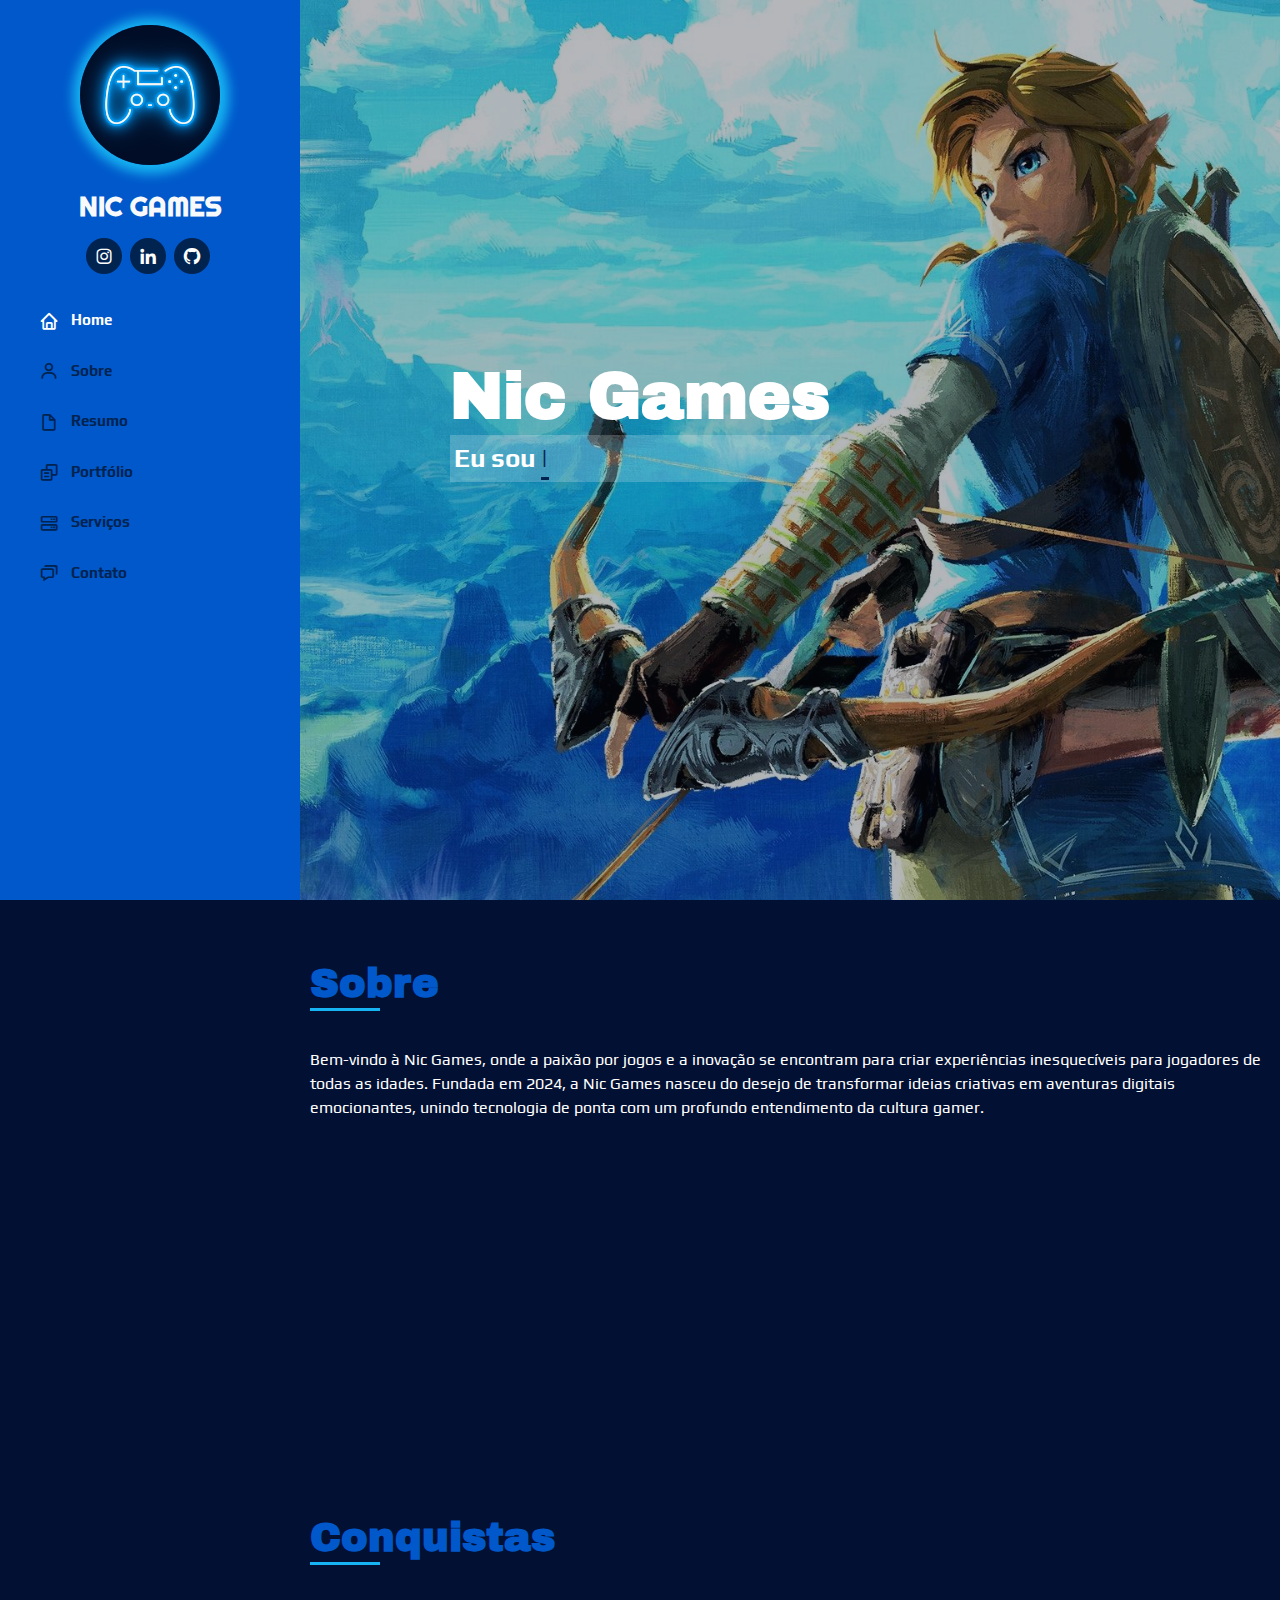
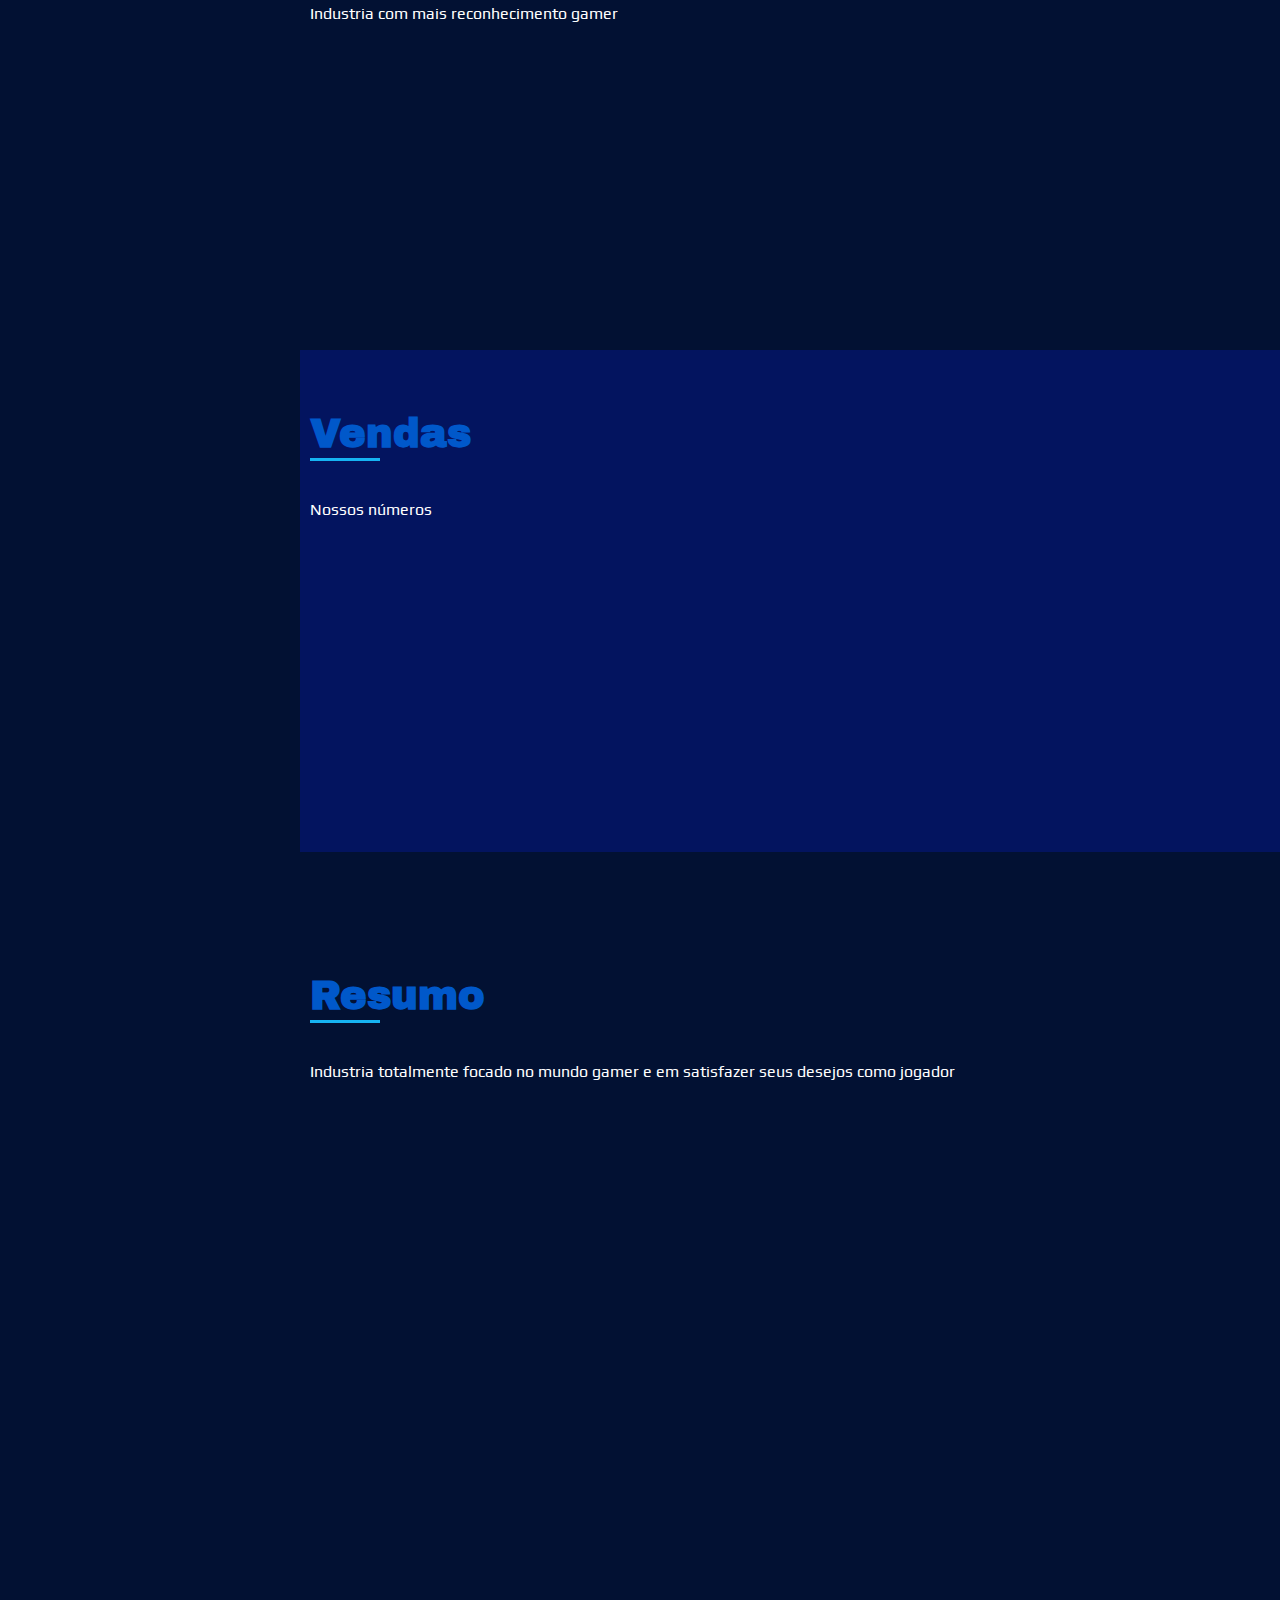
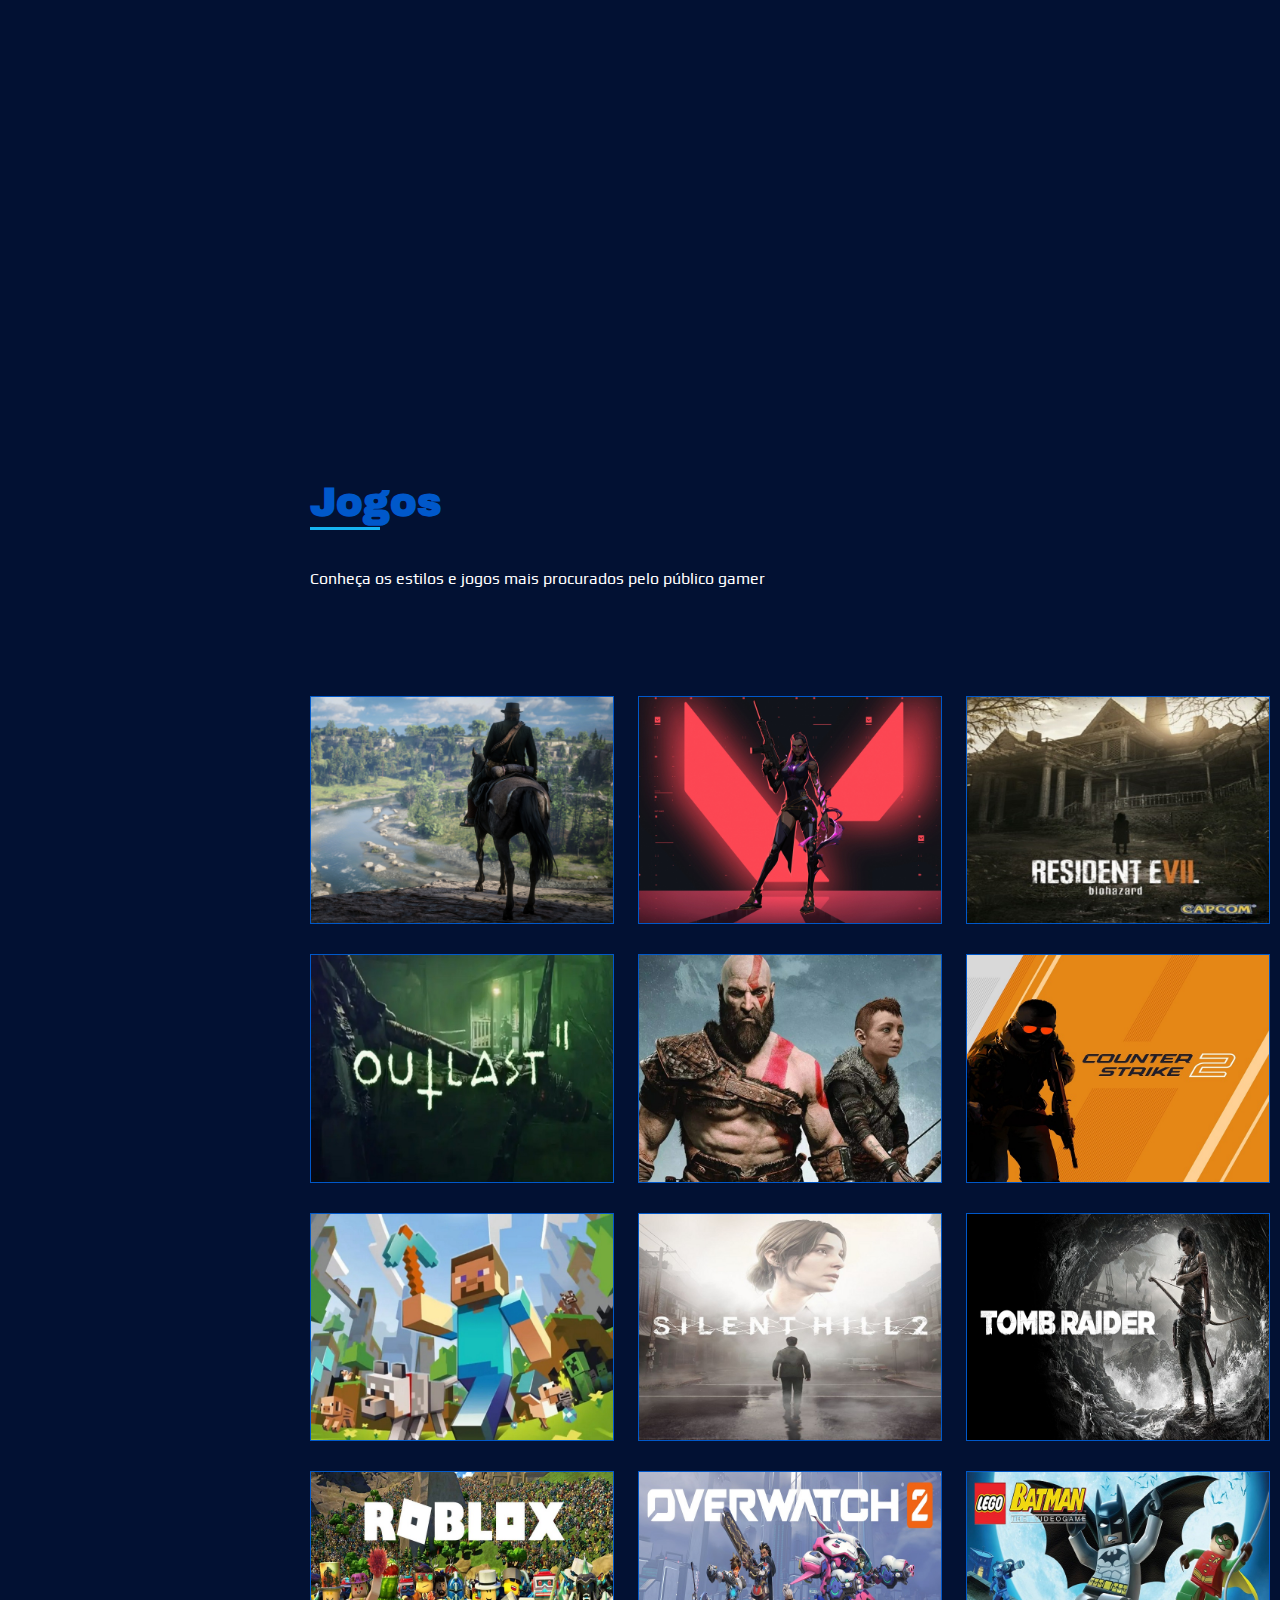
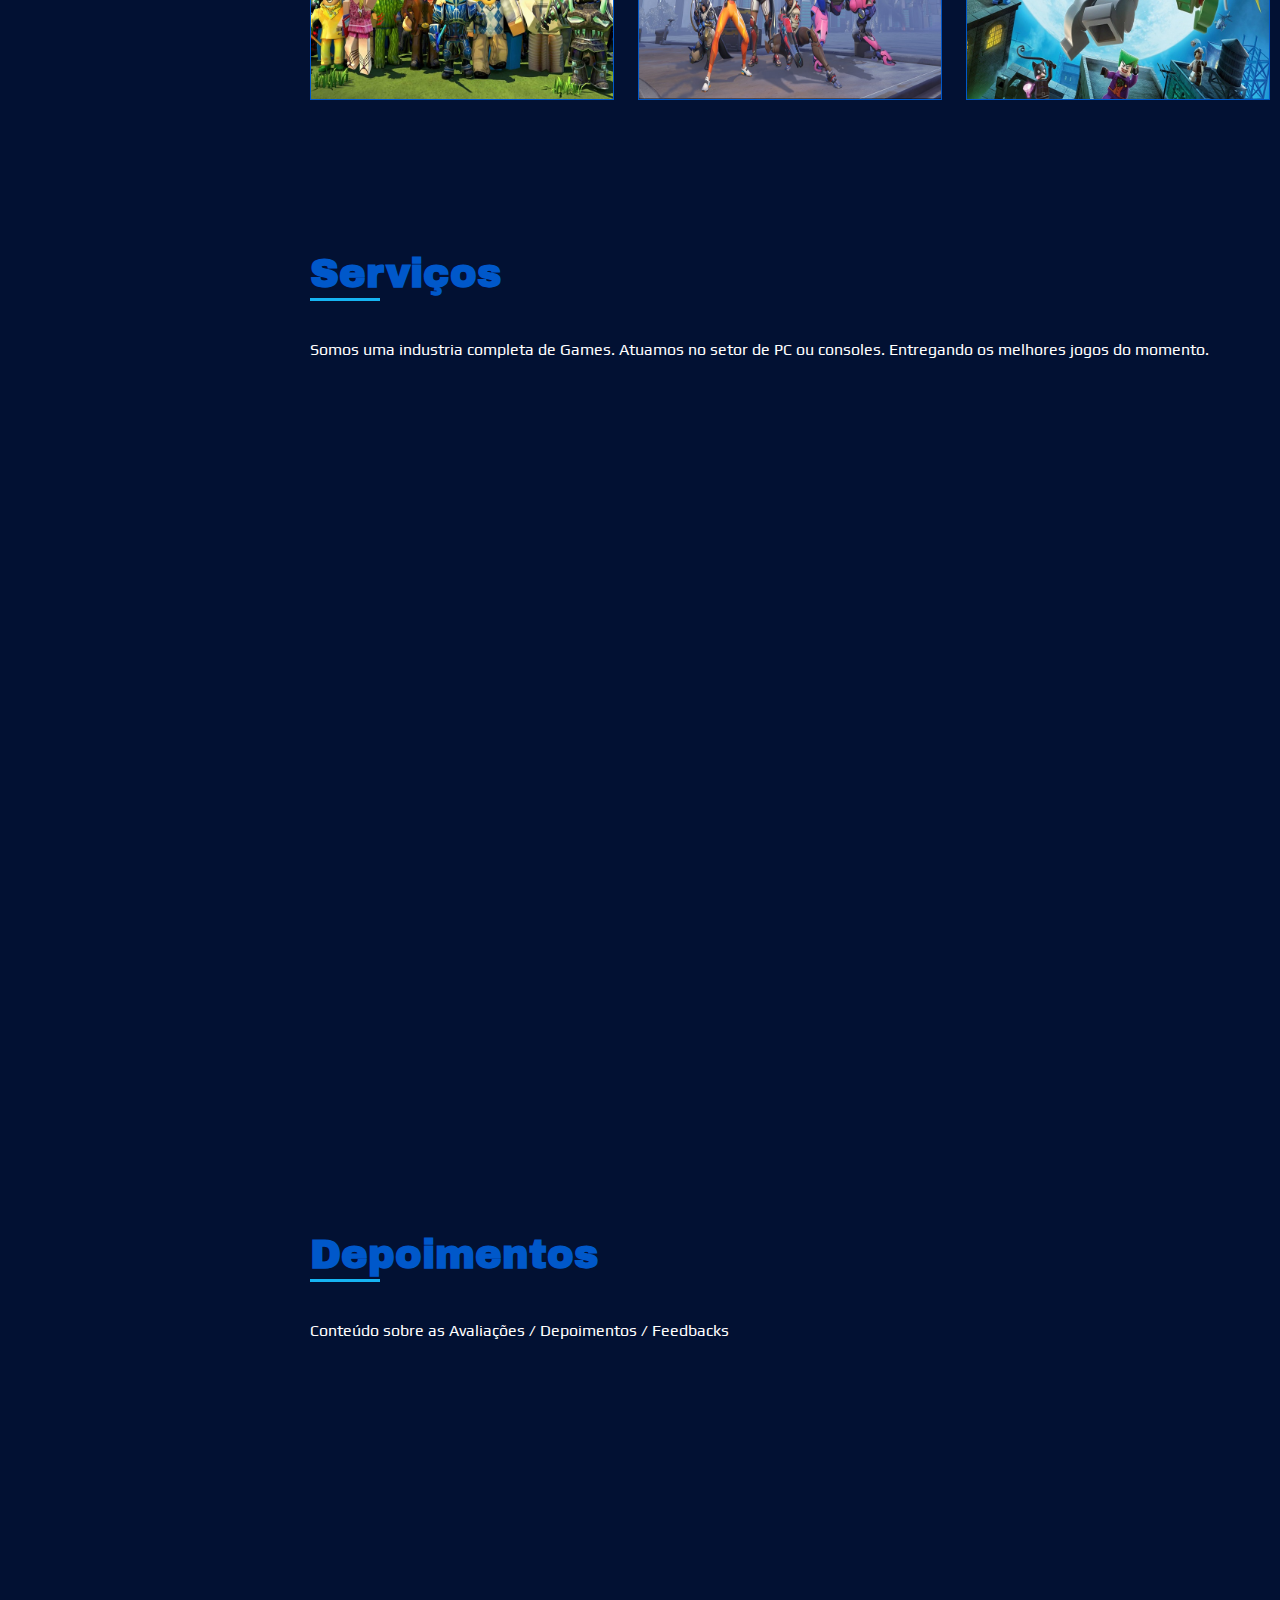
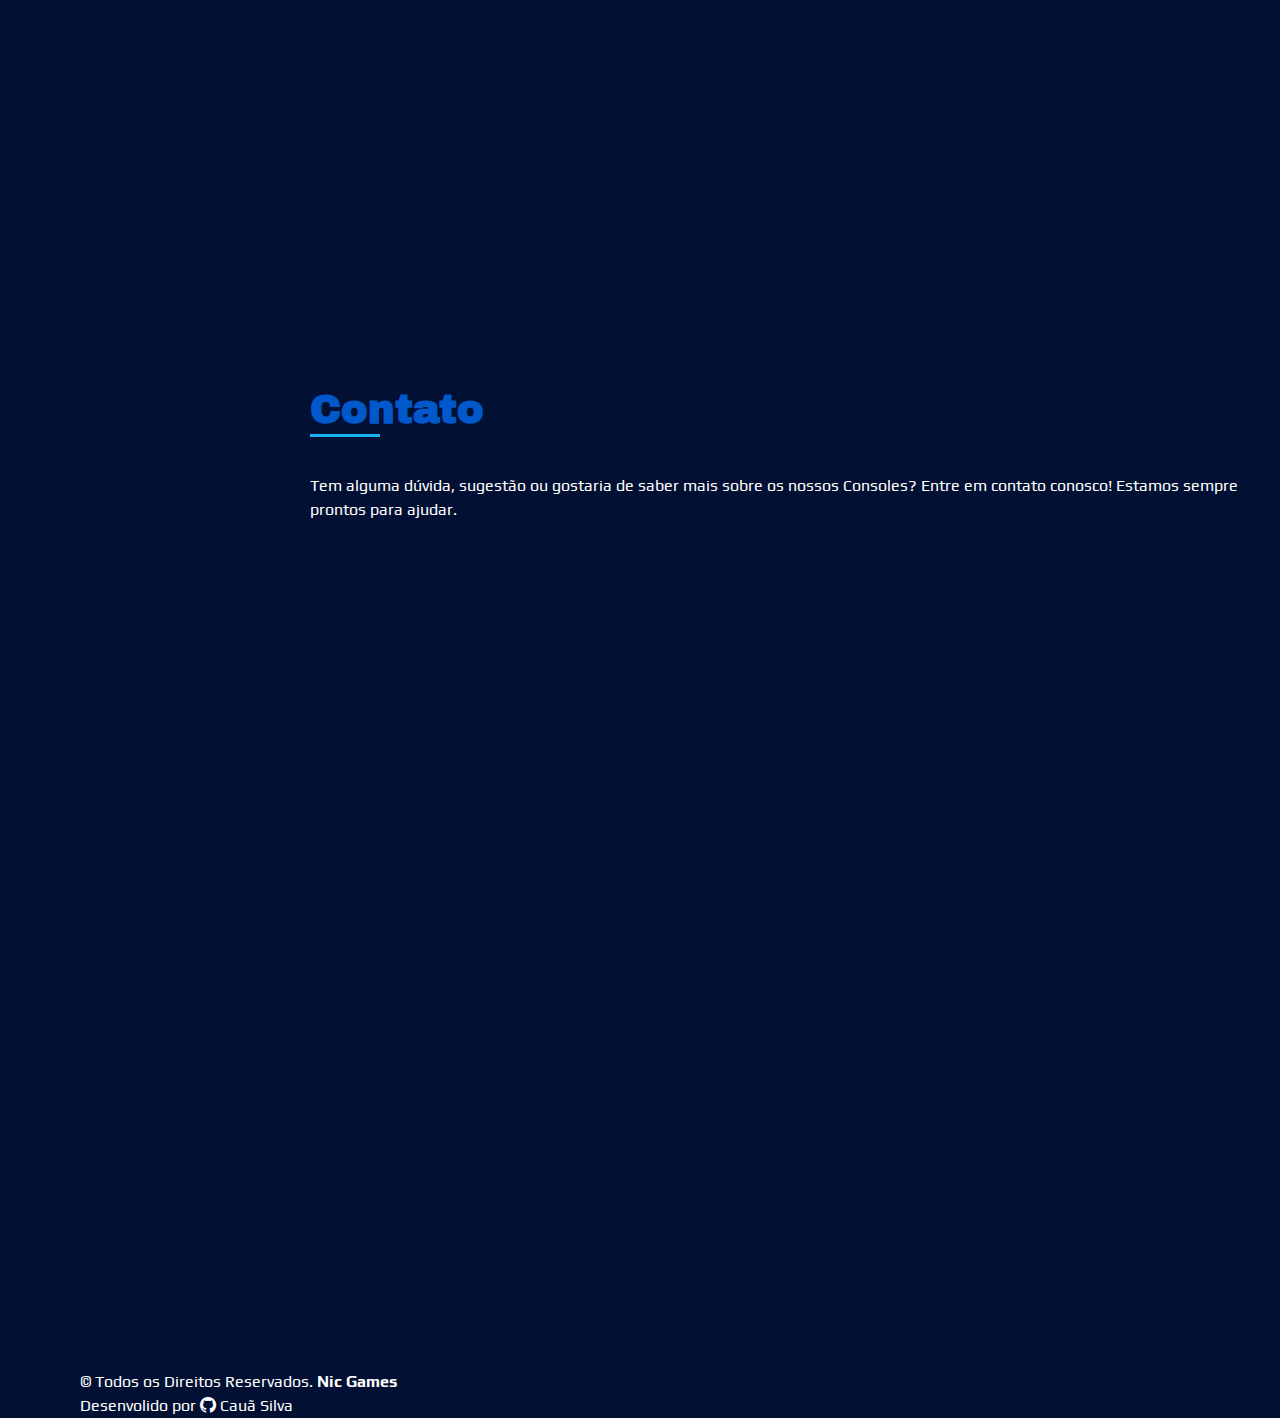
==== commit 25abe978: "Finalizando contato" ====
--- a/index.html
+++ b/index.html
@@ -815,7 +815,7 @@
                             </div>
 
                             <div class="form-group">
-                                <label for="mensagem">Digite a sua mensagem. *</label>
+                                <label for="mensagem">Digite a sua mensagem *</label>
                                 <textarea class="form-control" name="mensagem" rows="10" required></textarea>
                             </div>
 
--- a/css/style.css
+++ b/css/style.css
@@ -537,10 +537,6 @@
     line-height: 20px;
     font-size: 18px;
 }
-/* Contato */
-.info h4{
-    color:var(--detalhes-claro);
-}
 
 /* Depoimentos */
 .depoimentos, .depoimentos .depoimentos-slider{
@@ -608,4 +604,92 @@
     width:15px;
     height:15px;
     background: var(--detalhes-claro);
+}
+
+/* Contato */
+.contato{
+    padding-bottom:130px;
+}
+.contato .info{
+    padding: 30px;
+    background: var(--fundo-claro);
+    width: 100%;
+    box-shadow:5px 5px 5px 1px var(--texto-escuro);
+}
+.contato .info i{
+    font-size: 20px;
+    color: var(--fundo-menu-lateral);
+    background:var(--fundo-escuro);
+    float:left;
+    width:44px;
+    height:44px;
+    border-radius:100%;
+    display:flex;
+    justify-content:center;
+    align-items:center;
+    transition:all 0.3s ease-in-out;
+}
+.contato .info h4{
+    color:var(--detalhes-claro);
+    padding-left:60px;
+    font-size:22px;
+}
+.contato .info p{
+    padding-left:60px;
+    font-size:18px;
+    margin-bottom:30px;
+}
+.contato .email-form{
+    padding: 30px;
+    background: var(--fundo-claro);
+    width: 100%;
+    box-shadow:5px 5px 5px 1px var(--texto-escuro);
+}
+.contato .email-form .form-group{
+    padding-bottom:30px;
+}
+.contato .email-form input,
+.contato .email-form textarea{
+    background:var(--detalhes-claro);
+    border:none;
+    box-shadow: 3px 3px 3px 1px var(--texto-escuro);
+}
+.contato .email-form button[type=submit]{
+    background:var(--fundo-menu-lateral);
+    color:var(--texto-claro);
+    border:none;
+    width:100%;
+    height:40px;
+    border-radius:20px;
+    box-shadow: 3px 3px 3px 1px var(--texto-escuro);
+    transition: 0.5s ease-in-out;
+}
+.contato .email-form button[type=submit]:hover{
+    background:var(--fundo-escuro);
+}
+
+/* back-to-top / voltar ao topo */
+.back-to-top{
+    position:fixed;
+    visibility: hidden;
+    opacity: 0;
+    right:15px;
+    bottom:15px;
+    z-index:9999;
+    background:var(--fundo-menu-lateral);
+    font-size:30px;
+    width:50px;
+    height:50px;
+    padding:20px;
+    border-radius:30px;
+    box-shadow: 3px 3px 3px 1px var(--texto-escuro);
+    transition: 0.2s ease-in-out;
+}
+.back-to-top:hover{
+    background:var(--fundo-claro);
+}
+
+.back-to-top.active{
+    visibility:visible;
+    opacity:1;
 }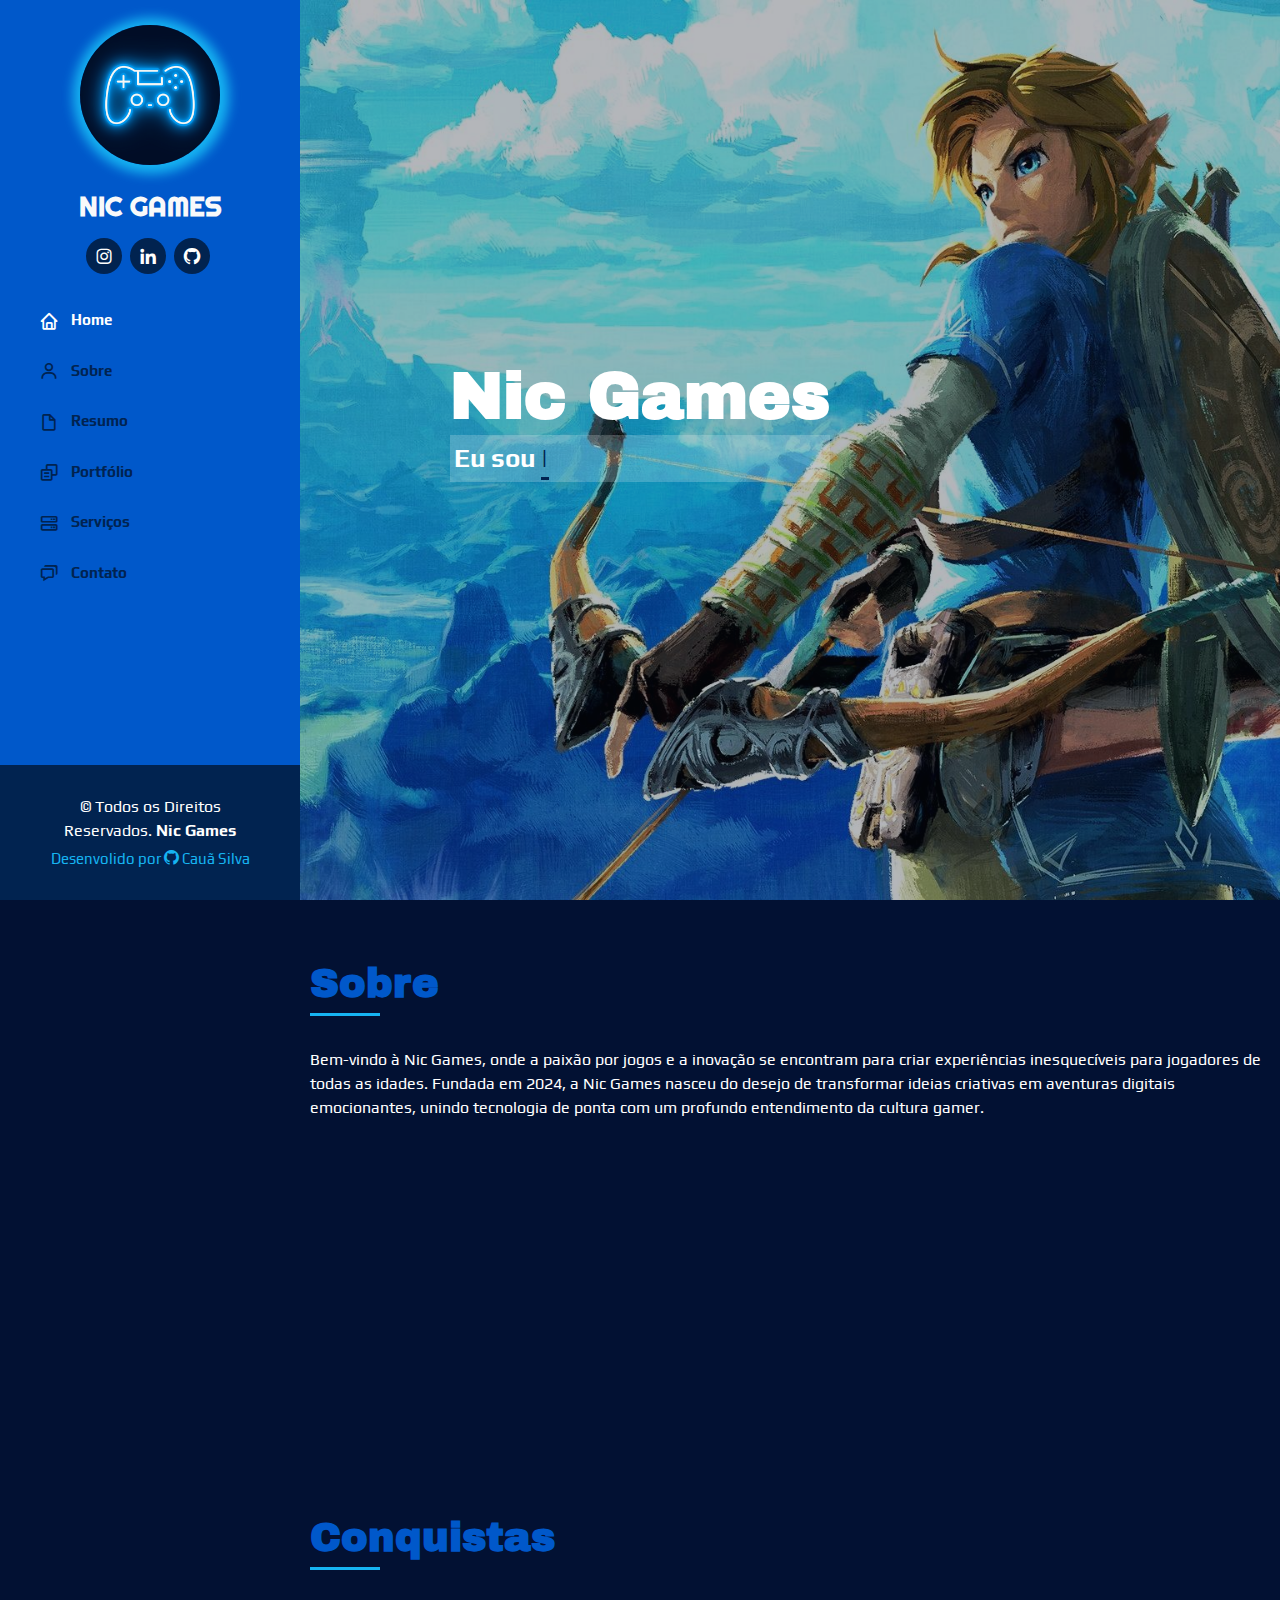
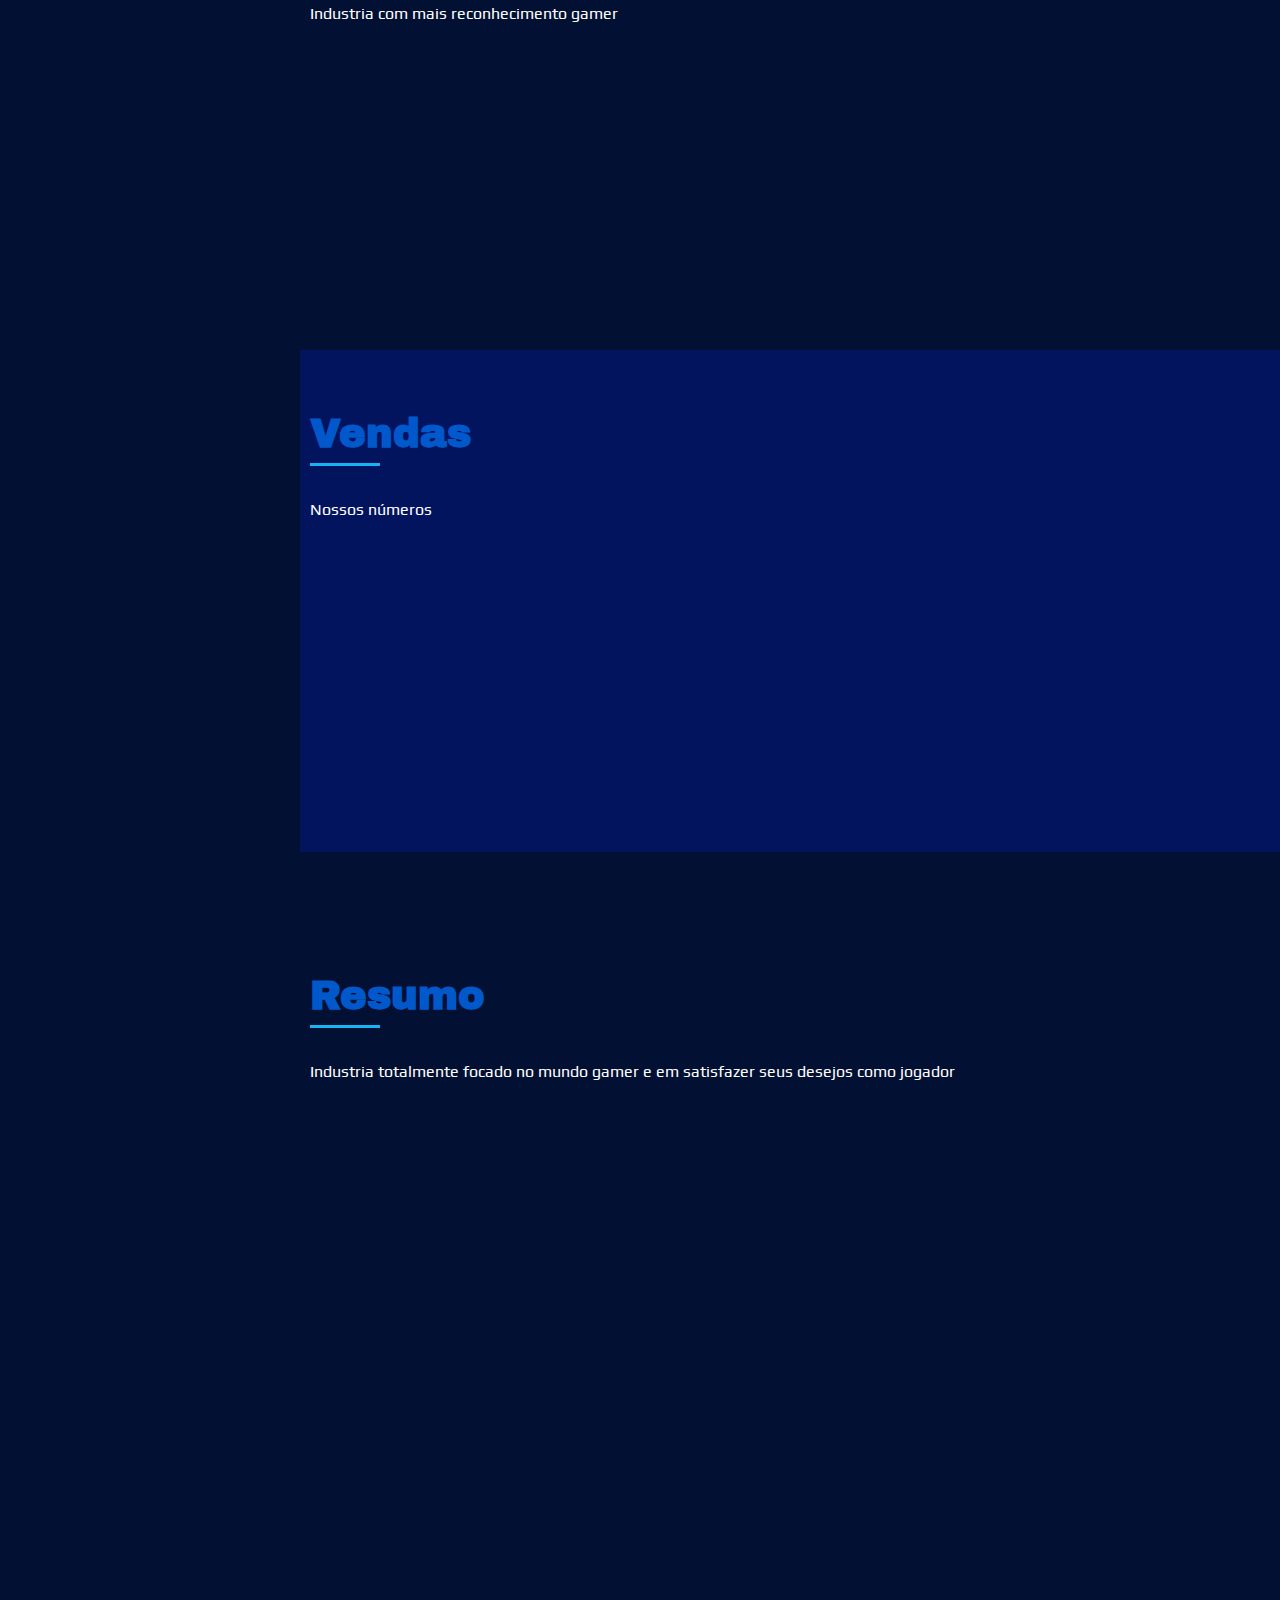
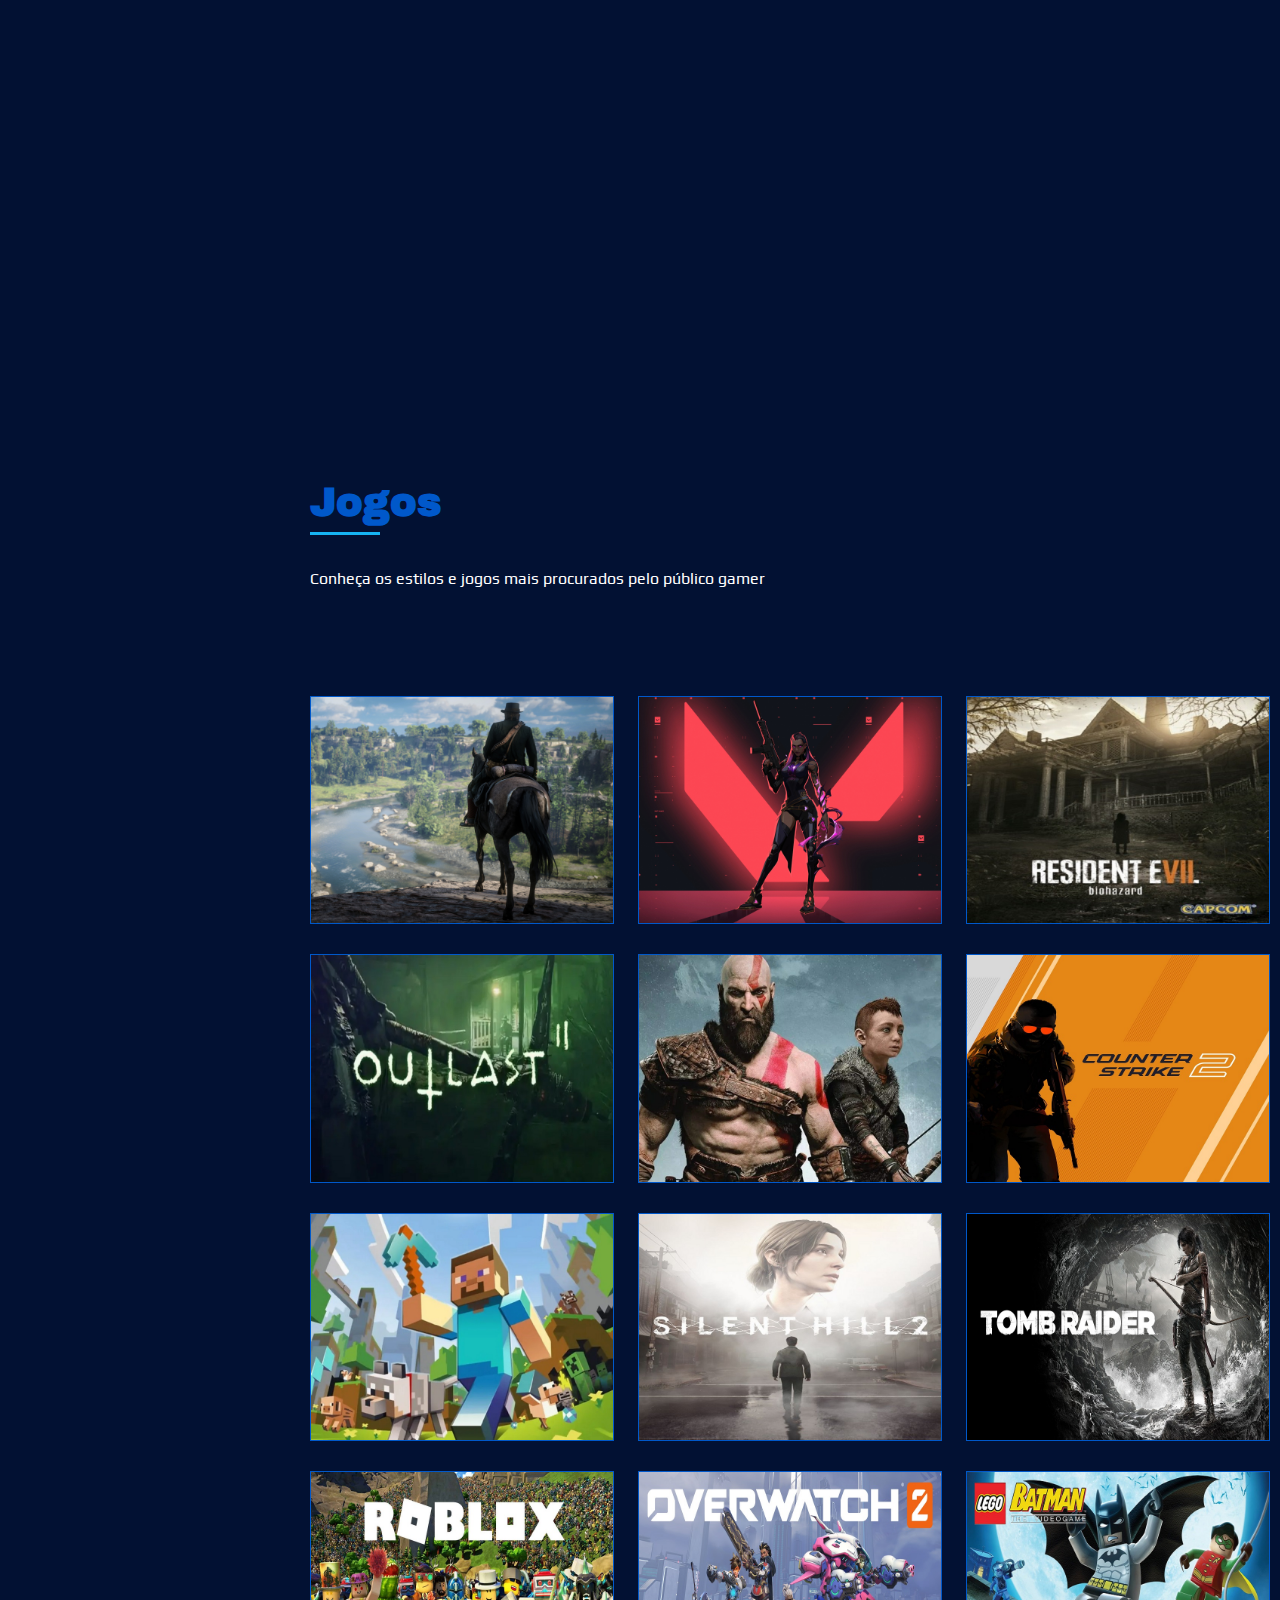
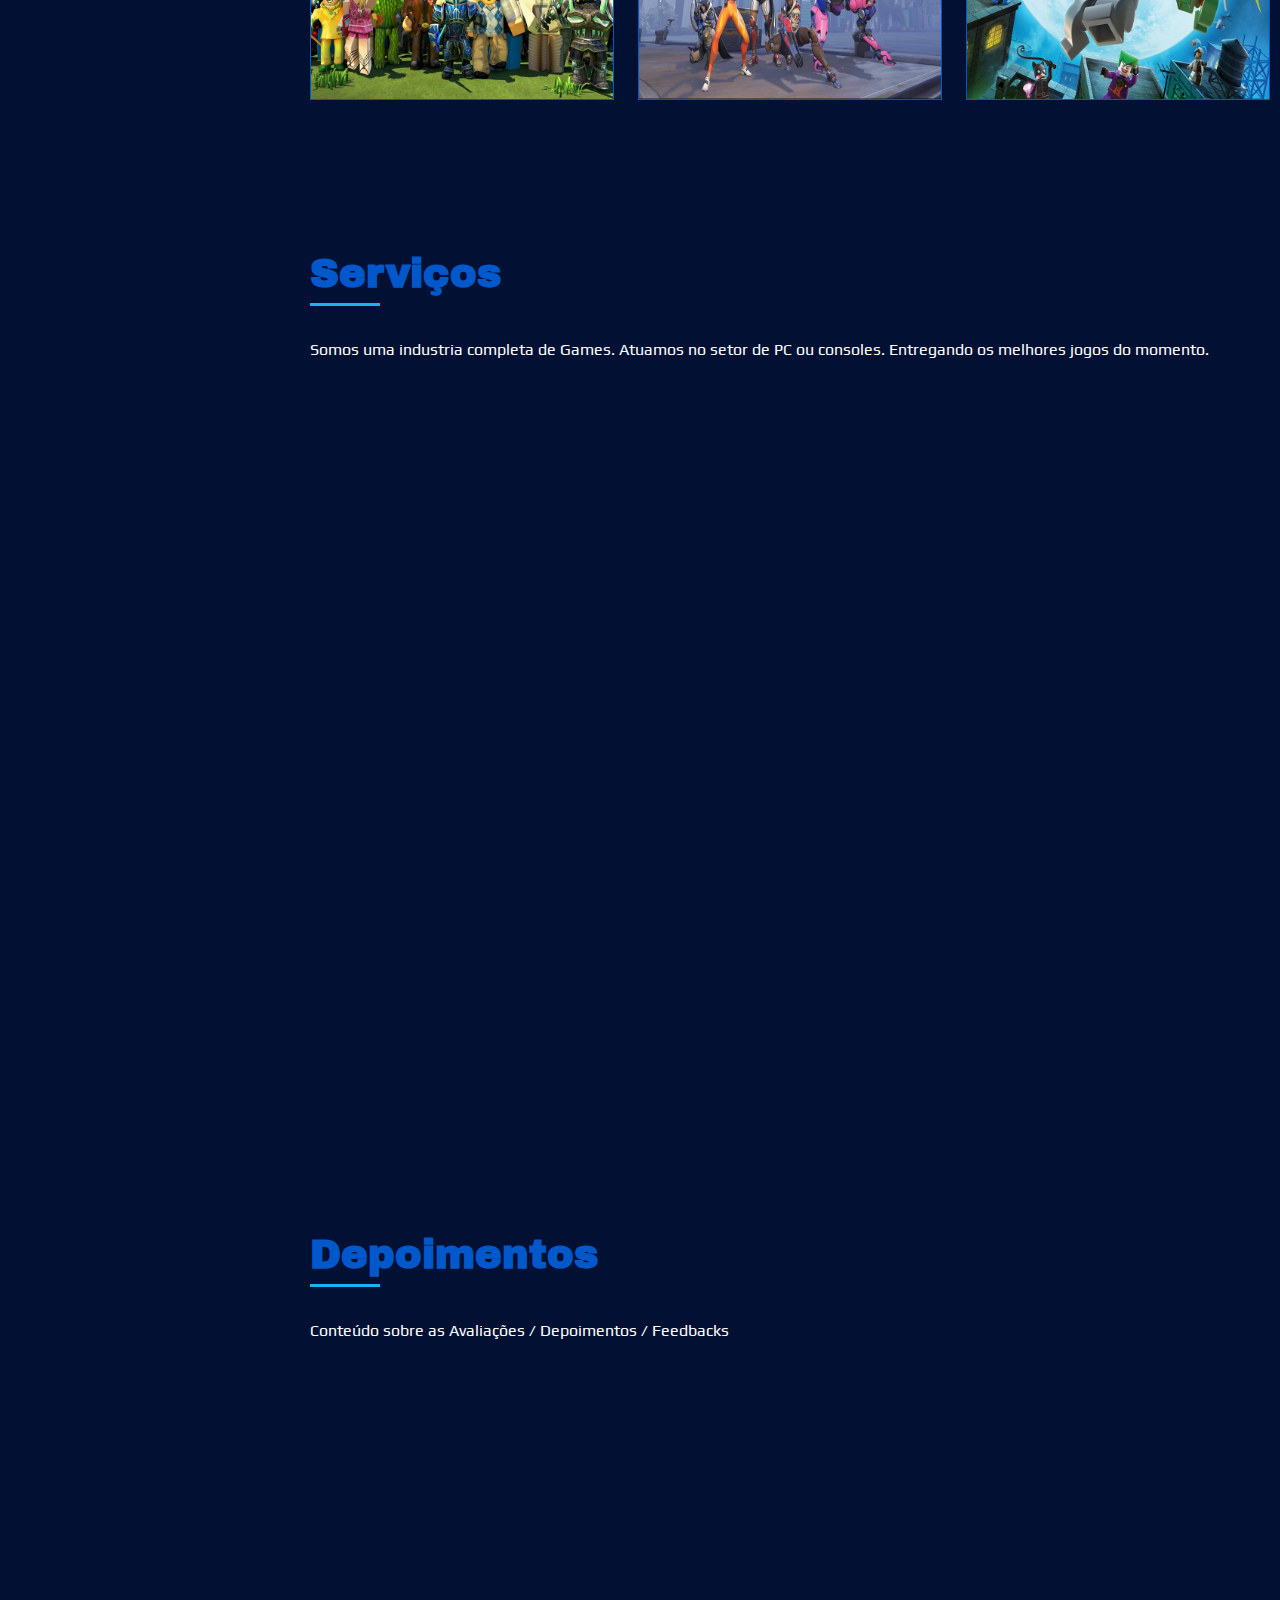
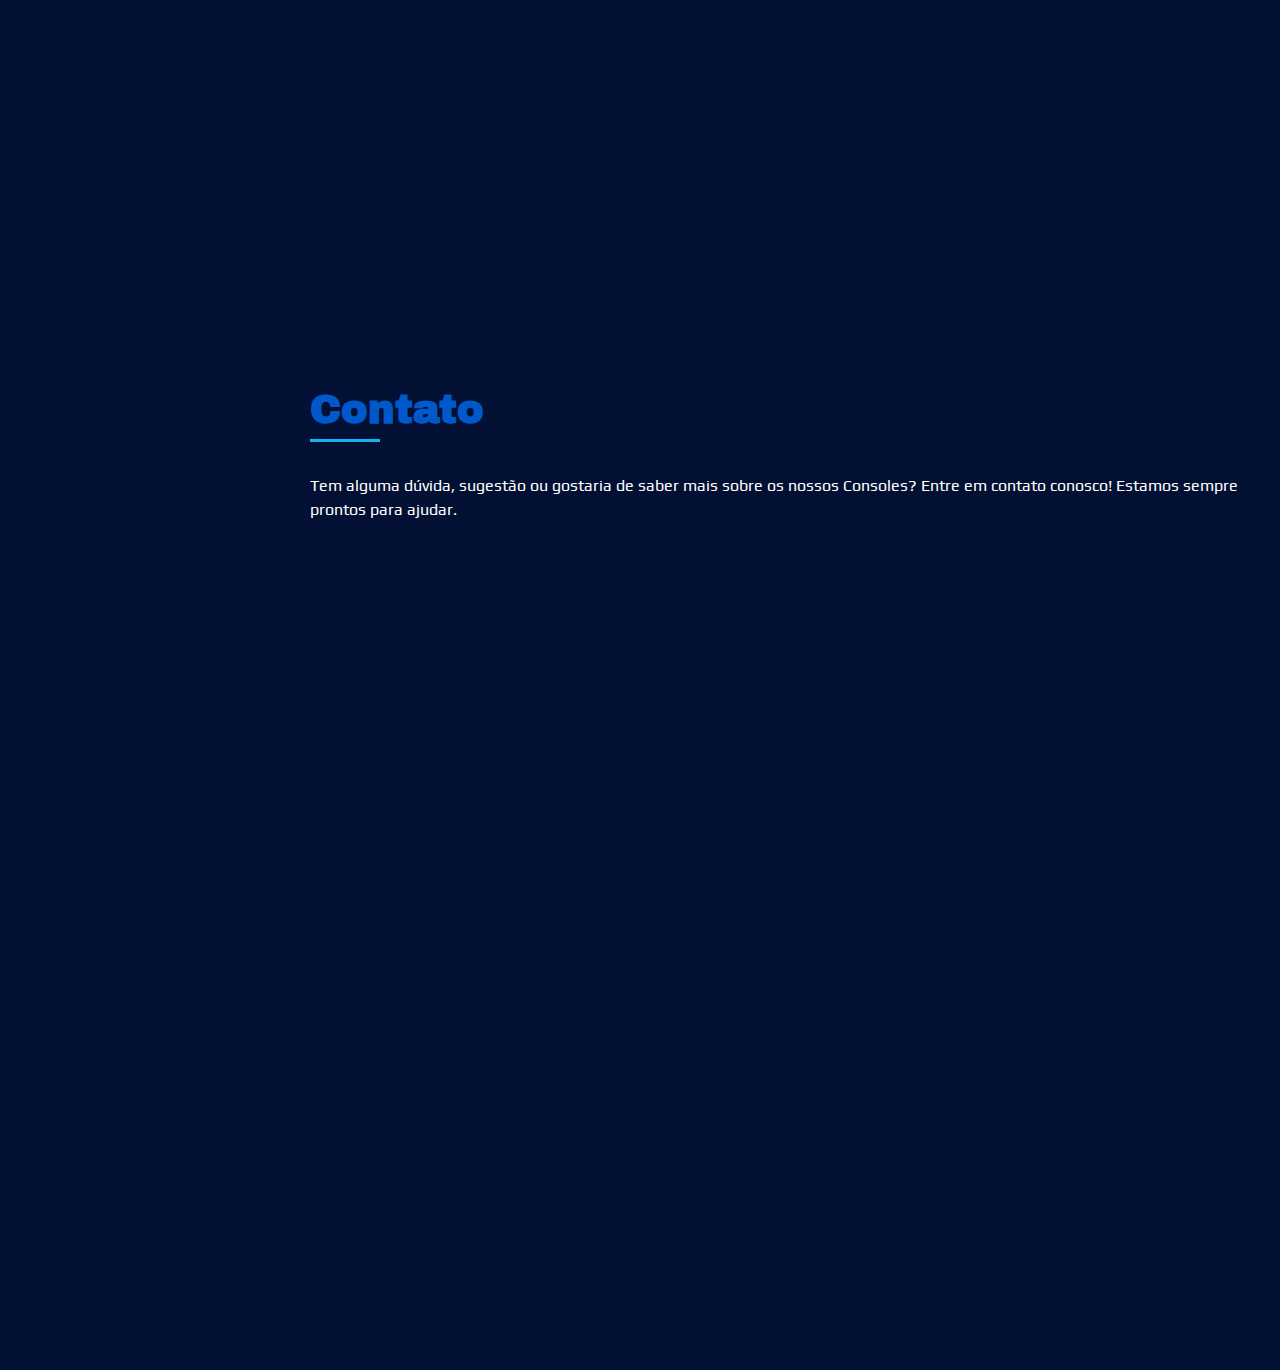
==== commit 505cfc8f: "update footer" ====
--- a/index.html
+++ b/index.html
@@ -772,7 +772,7 @@
                             <div class="endereco">
                                 <i class="bi bi-geo-alt"> </i>
                                 <h4>Endereço:</h4>
-                                <p> R: Jaguaré Mirim, 71 <br>Vila Leopoldina - SP</p>
+                                <p> R. Pedro Azevedo, 170-274 <br>Centro, Itaboraí - RJ</p>
                             </div> <!-- fim endereco -->
 
                             <div class="email">
--- a/css/style.css
+++ b/css/style.css
@@ -252,6 +252,7 @@
     display:block;
     width: 70px;
     height: 3px;
+    margin-top:5px;
     background:var(--detalhes-claro);
 }
 .section-title p{
@@ -692,4 +693,39 @@
 .back-to-top.active{
     visibility:visible;
     opacity:1;
+}
+
+/* Footer */
+#footer{
+    padding: 30px;
+    background: var(--detalhes-escuro);
+    font-size: 16px;
+    position: fixed;
+    left: 0;
+    bottom: 0;
+    width: 300px;
+    z-index: 999999;
+}
+#footer .copyright{
+    text-align:center;
+}
+#footer .creditos{
+    padding-top:5px;
+    text-align:center;
+    font-size:15px;
+    color:var(--detalhes-claro);
+}
+#footer .creditos a{
+    color:var(--detalhes-claro);
+}
+#footer .creditos a:hover{
+    color:var(--fundo-menu-lateral);
+}
+
+@media(max-width: 1199px){
+    #footer{
+        position: static;
+        width:auto;
+        padding-right:20px 15px;
+    }
 }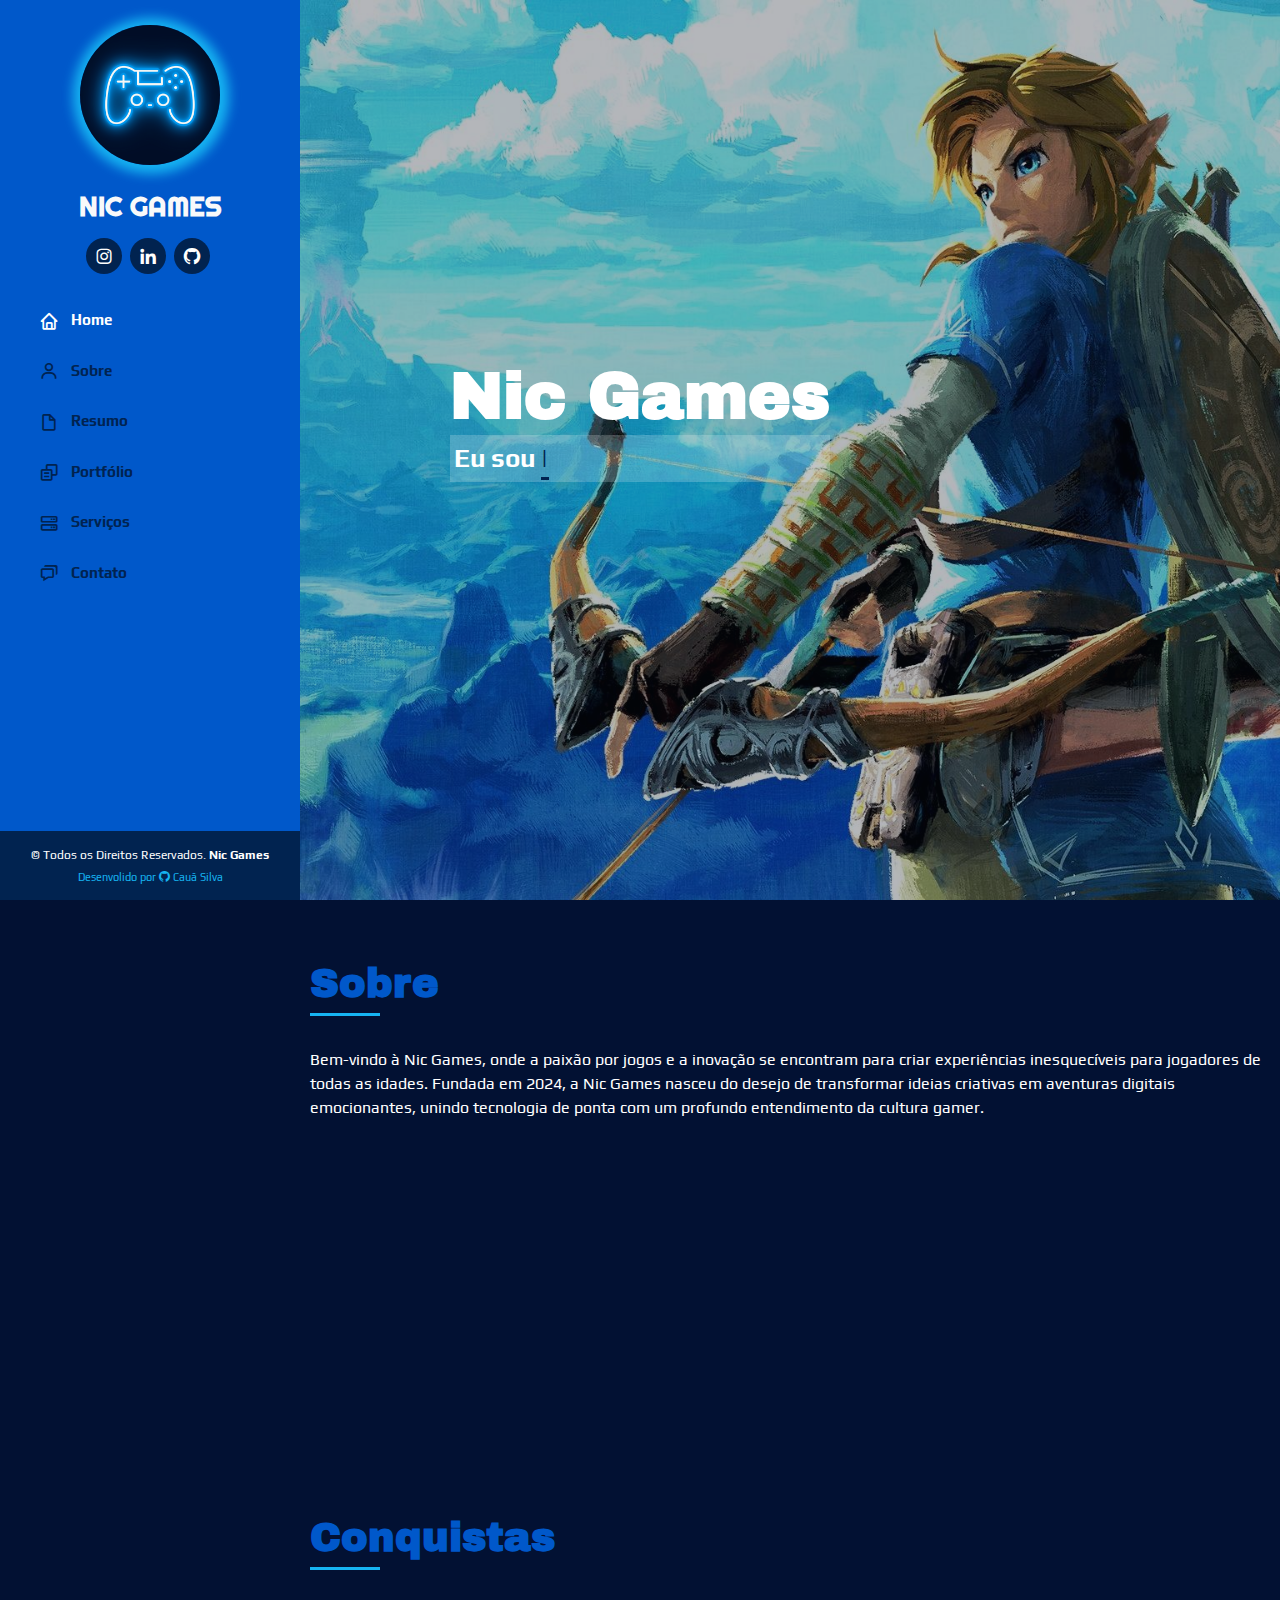
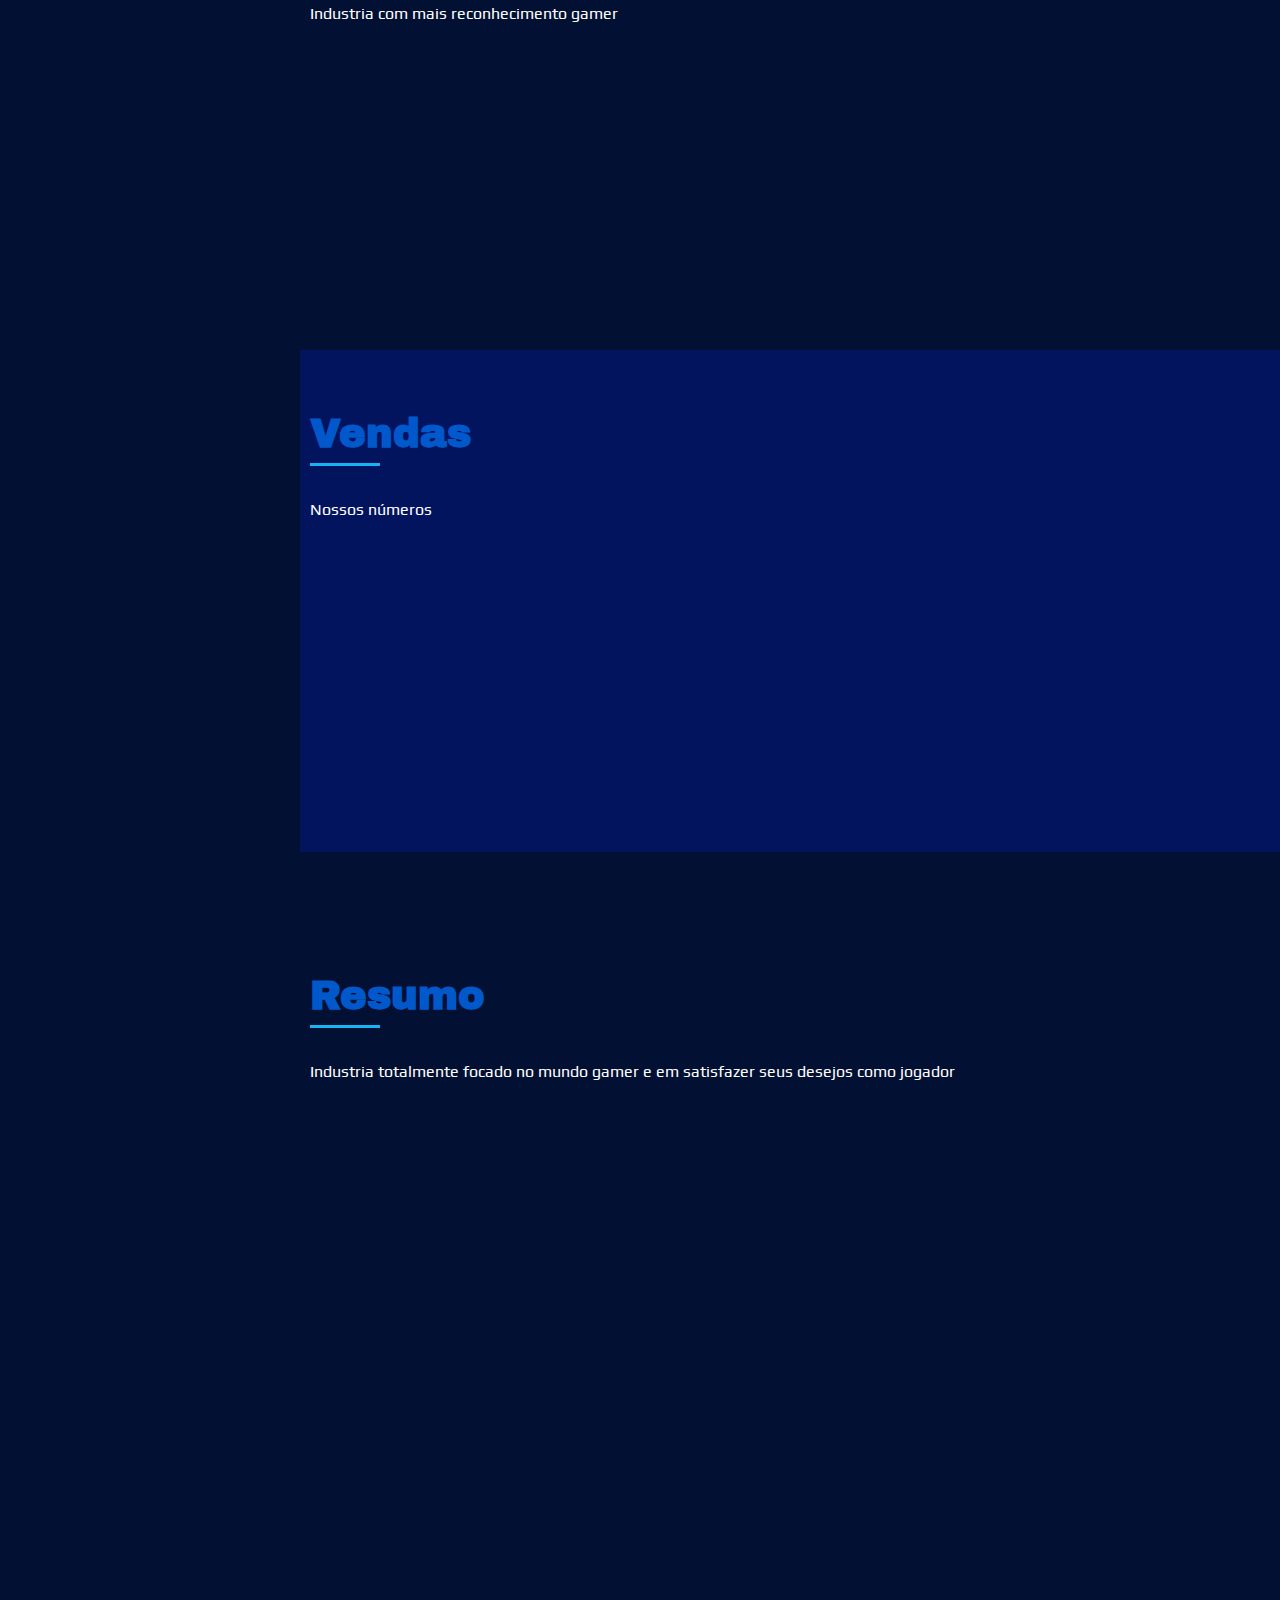
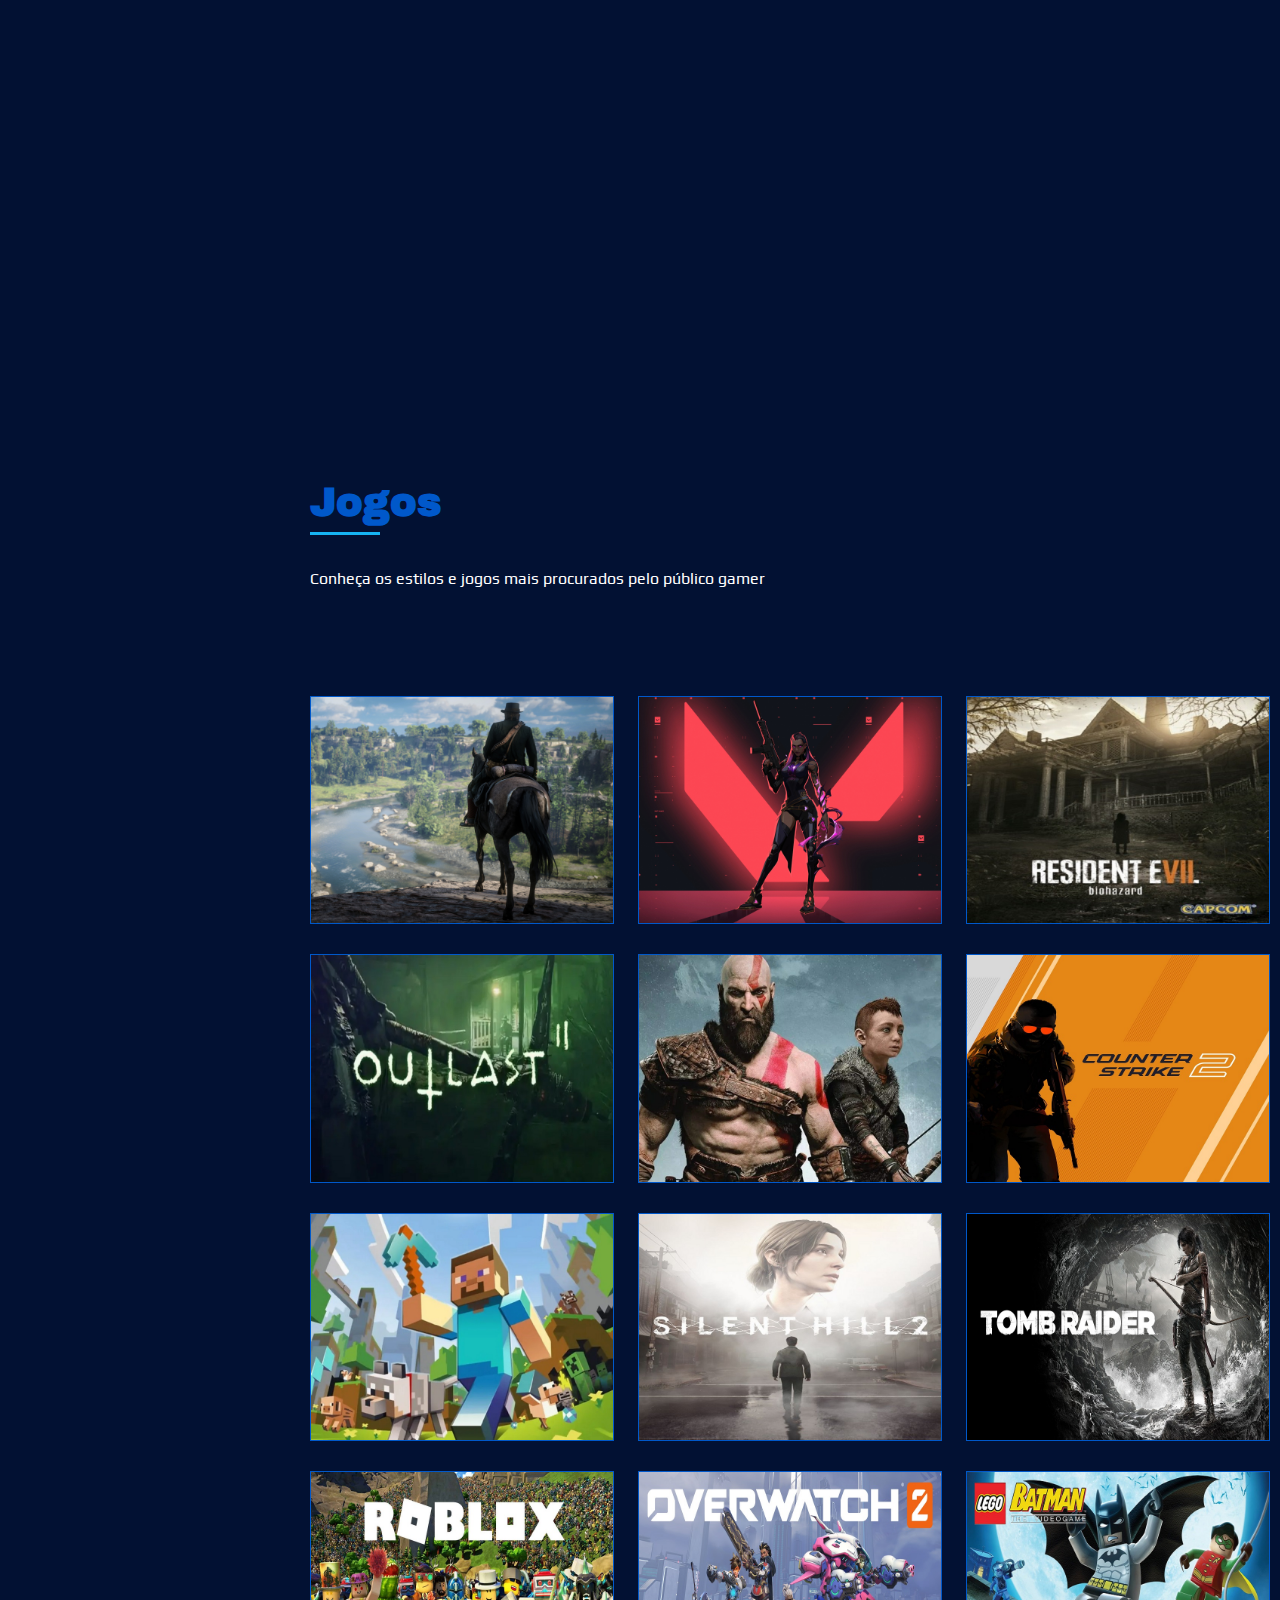
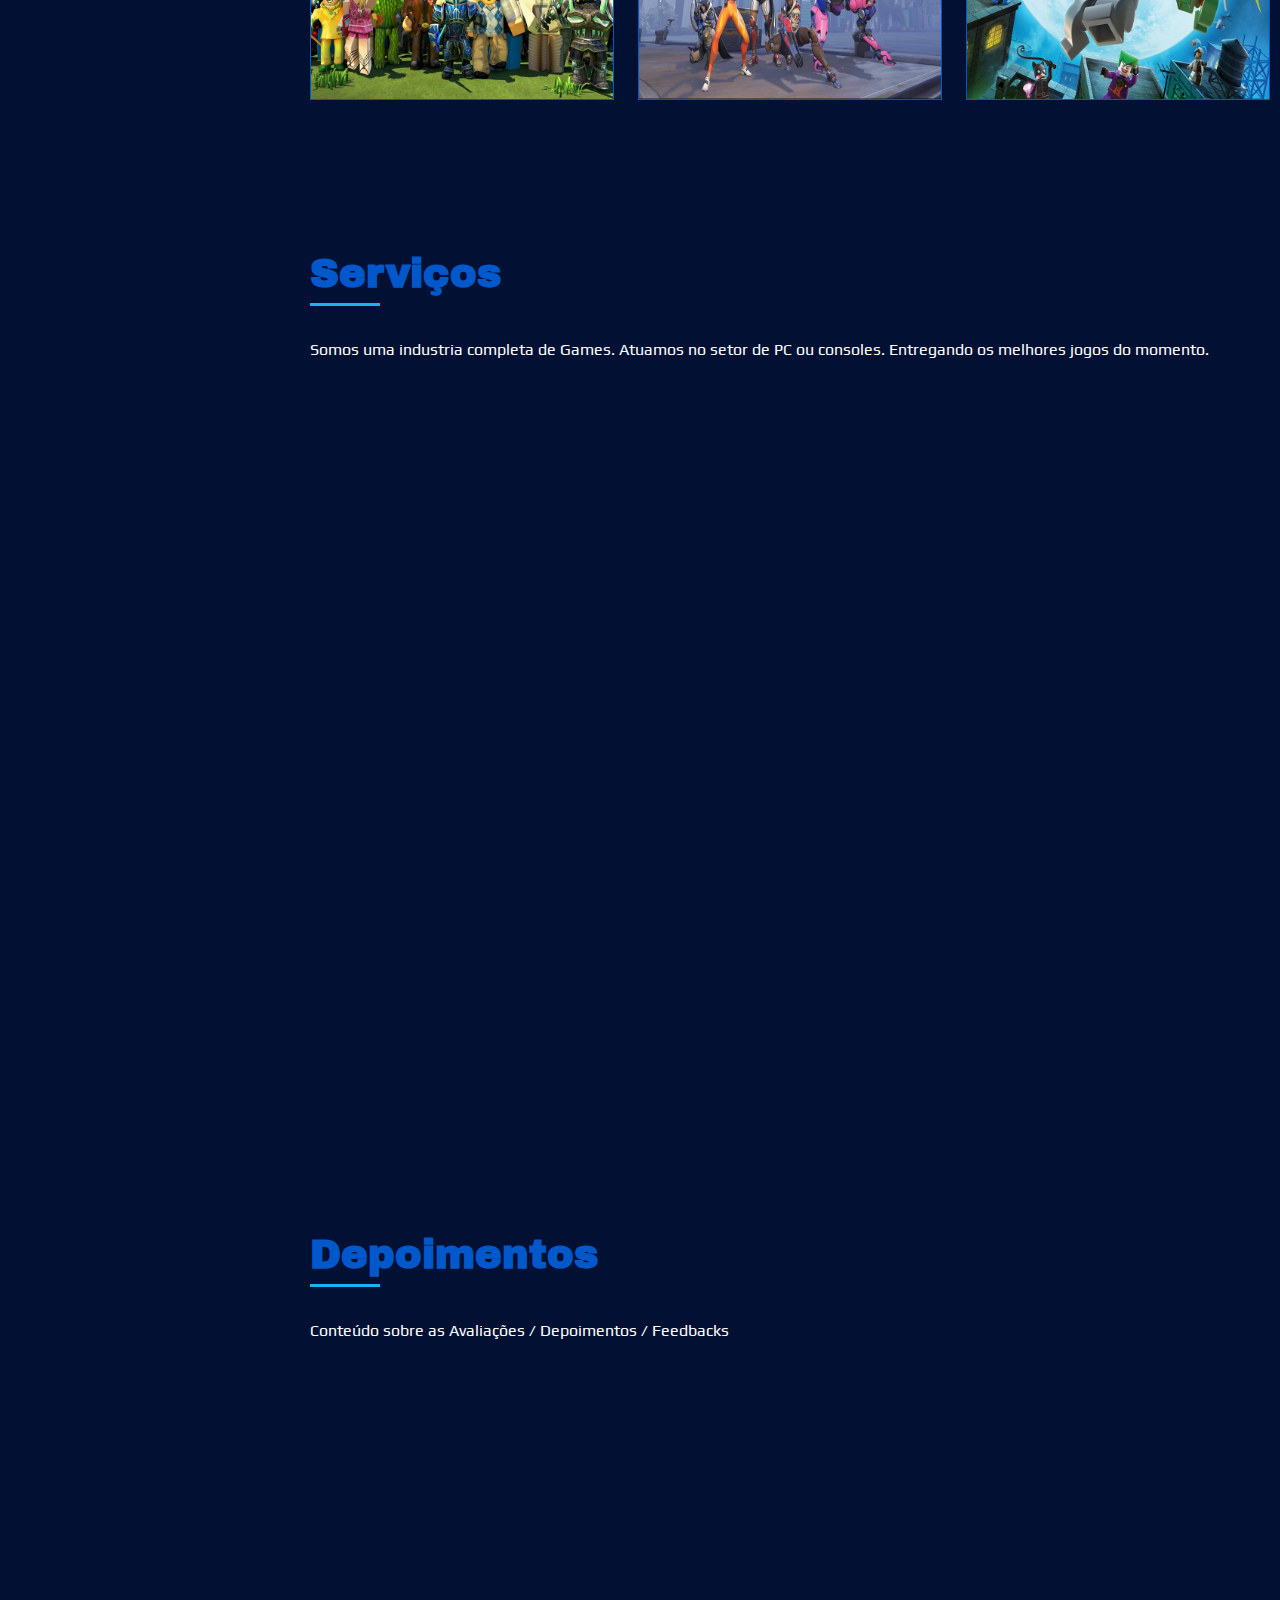
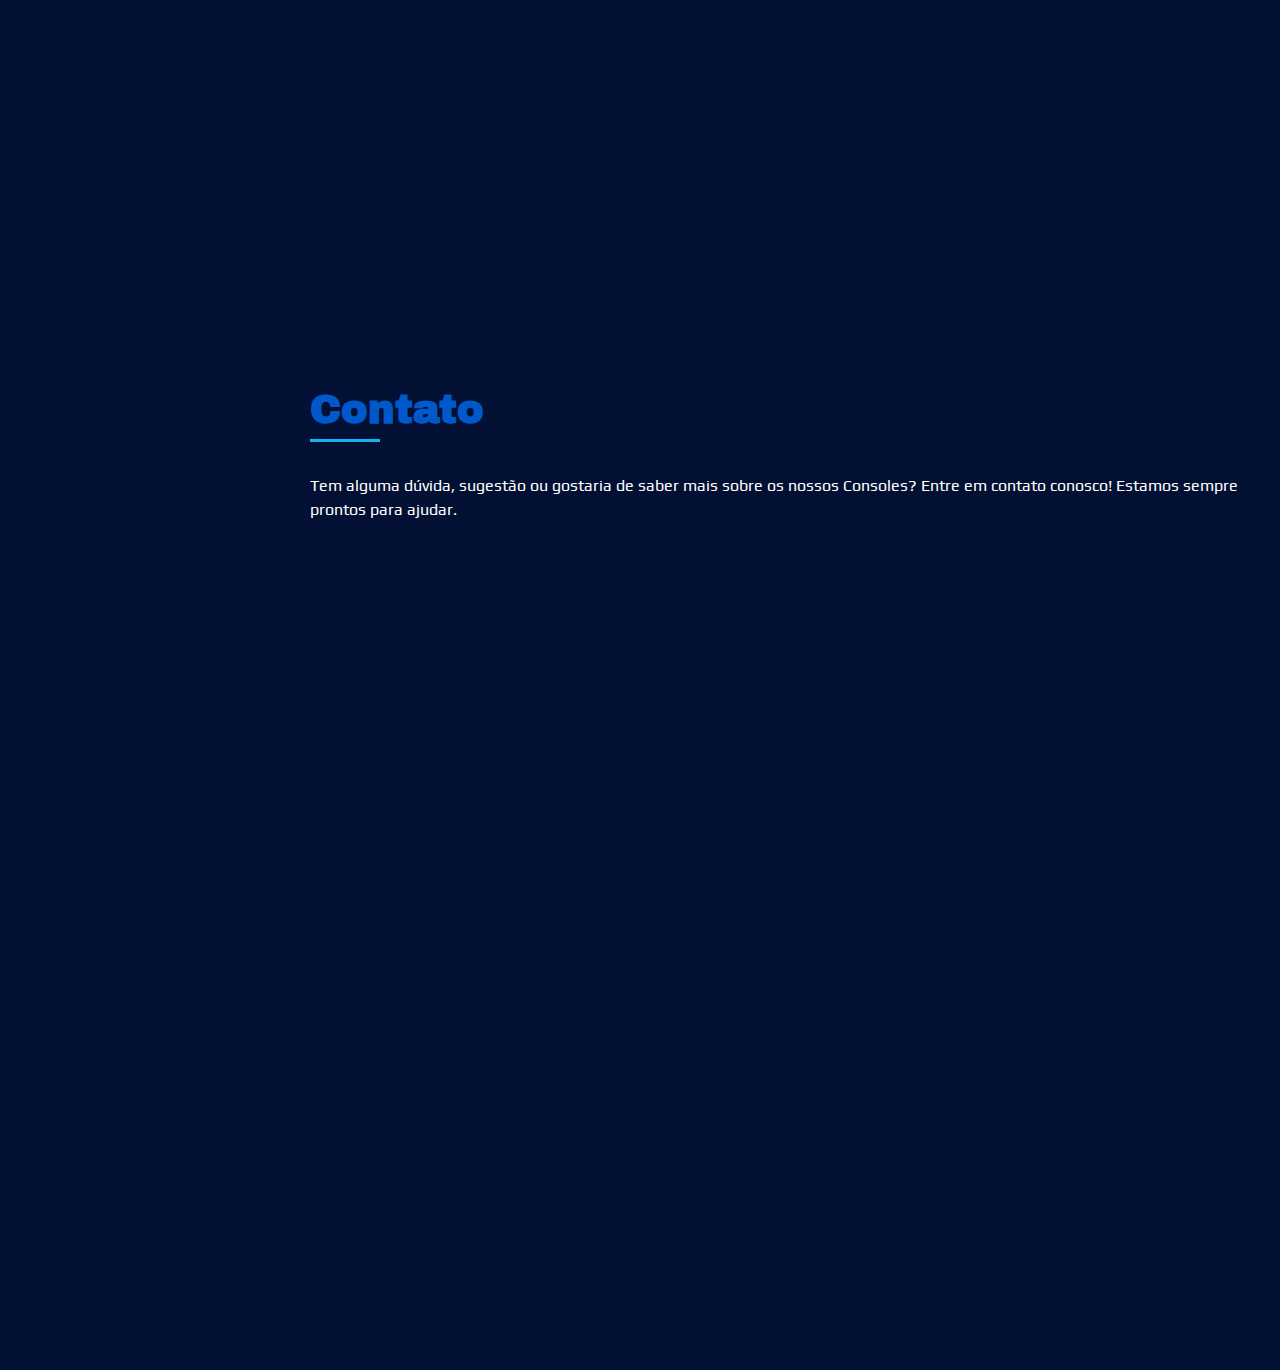
==== commit a7f3d76b: "update nova pagina" ====
--- a/index.html
+++ b/index.html
@@ -4,8 +4,10 @@
     <meta charset="UTF-8">
     <meta name="viewport" content="width=device-width, initial-scale=1.0">
     <title>Nic Games</title>
-    <meta name="description" content="">
-    <meta name="keywords" content="">
+    <meta name="description" content="Nic Games, a loja especializada nas maiores variedades gamers">
+    <meta name="keywords" content="games, industria, jogos, vendas, jogadores, tecnologia, console">
+
+    <link rel="shortcut icon" href="img/icon.png">
 
     <!-- CSS Bootstrap -->
     <link rel="stylesheet" href="bootstrap/aos/aos.css">
@@ -102,7 +104,7 @@
                         <img class="img-fluid" src="img/logo2.jfif">
                     </div>
 
-                    <div class="col-lg-8 pt-4 pt-lg-0 content" data-aos="fade-left">
+                    <div class="col-lg-8 pt-4 pt-lg-0 content" data-aos="zoom-in">
                         <h3>Venda de Jogos</h3>
                         <p class="fst-italic">Nic Games, a loja especializada nas maiores variedades gamers</p>
                     
@@ -119,7 +121,7 @@
                                     <li>
                                         <i class="bi bi-window-fullscreen"></i>
                                         <strong>Site:</strong>
-                                        <span>https://cauasilva28.github.io/SiteNicolas/</span>
+                                        <span>cauasilva28.github.io/SiteNicolas/</span>
                                     </li>
 
                                     <li>
@@ -419,7 +421,7 @@
                                 <a href="img/portfolio/acao1.jpg" data-gallery="portfolioGallery" class="portfolio-lightbox" title="Red Dead Redemption 2">
                                     <i class="bx bx-plus"></i>
                                 </a>
-                                <a href="detalhes.html" title="Mais informações">
+                                <a href="rdr.html" title="Mais informações">
                                     <i class="bx bx-link"></i>
                                 </a>
                             </div> <!-- fim portfolio links -->
@@ -793,7 +795,7 @@
                     </div> <!-- coluna Esquerda -->
 
                     <div class="col-lg-7 mt-5 mt-lg-0 d-flex align-items-stretch">
-                        <form class="email-form" action="#" method="#">
+                        <form class="email-form" action="https://formspree.io/f/xzzpbpkq" method="POST">
                             <div class="row">
                                     <div class="row">
                                         <div class="form-group col-md-6">
--- a/css/style.css
+++ b/css/style.css
@@ -1,4 +1,14 @@
 @import url('https://fonts.googleapis.com/css2?family=Archivo+Black&family=Play:wght@400;700&family=Righteous&display=swap'); /* fonte Archivo Black, Play e Righteous*/
+
+/* Alterar barras de rolagem */
+::-webkit-scrollbar{
+    background-color: #000;
+    width:10px;
+}
+::-webkit-scrollbar-thumb{
+    background-color: #0058ca;
+    border-radius:1rem;
+}
 
 /* variavel para cores */
 :root{
@@ -133,7 +143,7 @@
 }
 .nav-menu a:hover, 
 .nav-menu .active, 
-.nav-menu .active:focus, /* focus deixa deixa o objeto */
+.nav-menu .active:focus, /* focus deixa o objeto */
 .nav-menu li:hover>a{
     text-decoration: none;
     color:var(--texto-claro);
@@ -285,10 +295,6 @@
 .sobre .row{
     align-items:center;
 }
-.img-fluid{
-    width:350px;
-    border:1px solid var(--fundo-menu-lateral);
-}
 
 /* Conquistas */
 .conquistas{
@@ -400,6 +406,11 @@
 }
 
 /* portfolio // vendas // Catalogo */
+.img-fluid{
+    width:100%;
+    border:1px solid var(--fundo-menu-lateral);
+}
+
 .portfolio .portfolio-item {
     margin-bottom: 30px;
 }
@@ -488,10 +499,6 @@
 .portfolio .portfolio-wrap:hover .portfolio-links {
     opacity: 1;
     bottom: 0;
-}
-
-.img-fluid{
-    width:100%;
 }
 
 /* portfolio pagina adicional == detalhes */
@@ -697,9 +704,9 @@
 
 /* Footer */
 #footer{
-    padding: 30px;
+    padding: 15px;
     background: var(--detalhes-escuro);
-    font-size: 16px;
+    font-size: 12px;
     position: fixed;
     left: 0;
     bottom: 0;
@@ -712,7 +719,7 @@
 #footer .creditos{
     padding-top:5px;
     text-align:center;
-    font-size:15px;
+    font-size:11px;
     color:var(--detalhes-claro);
 }
 #footer .creditos a{
